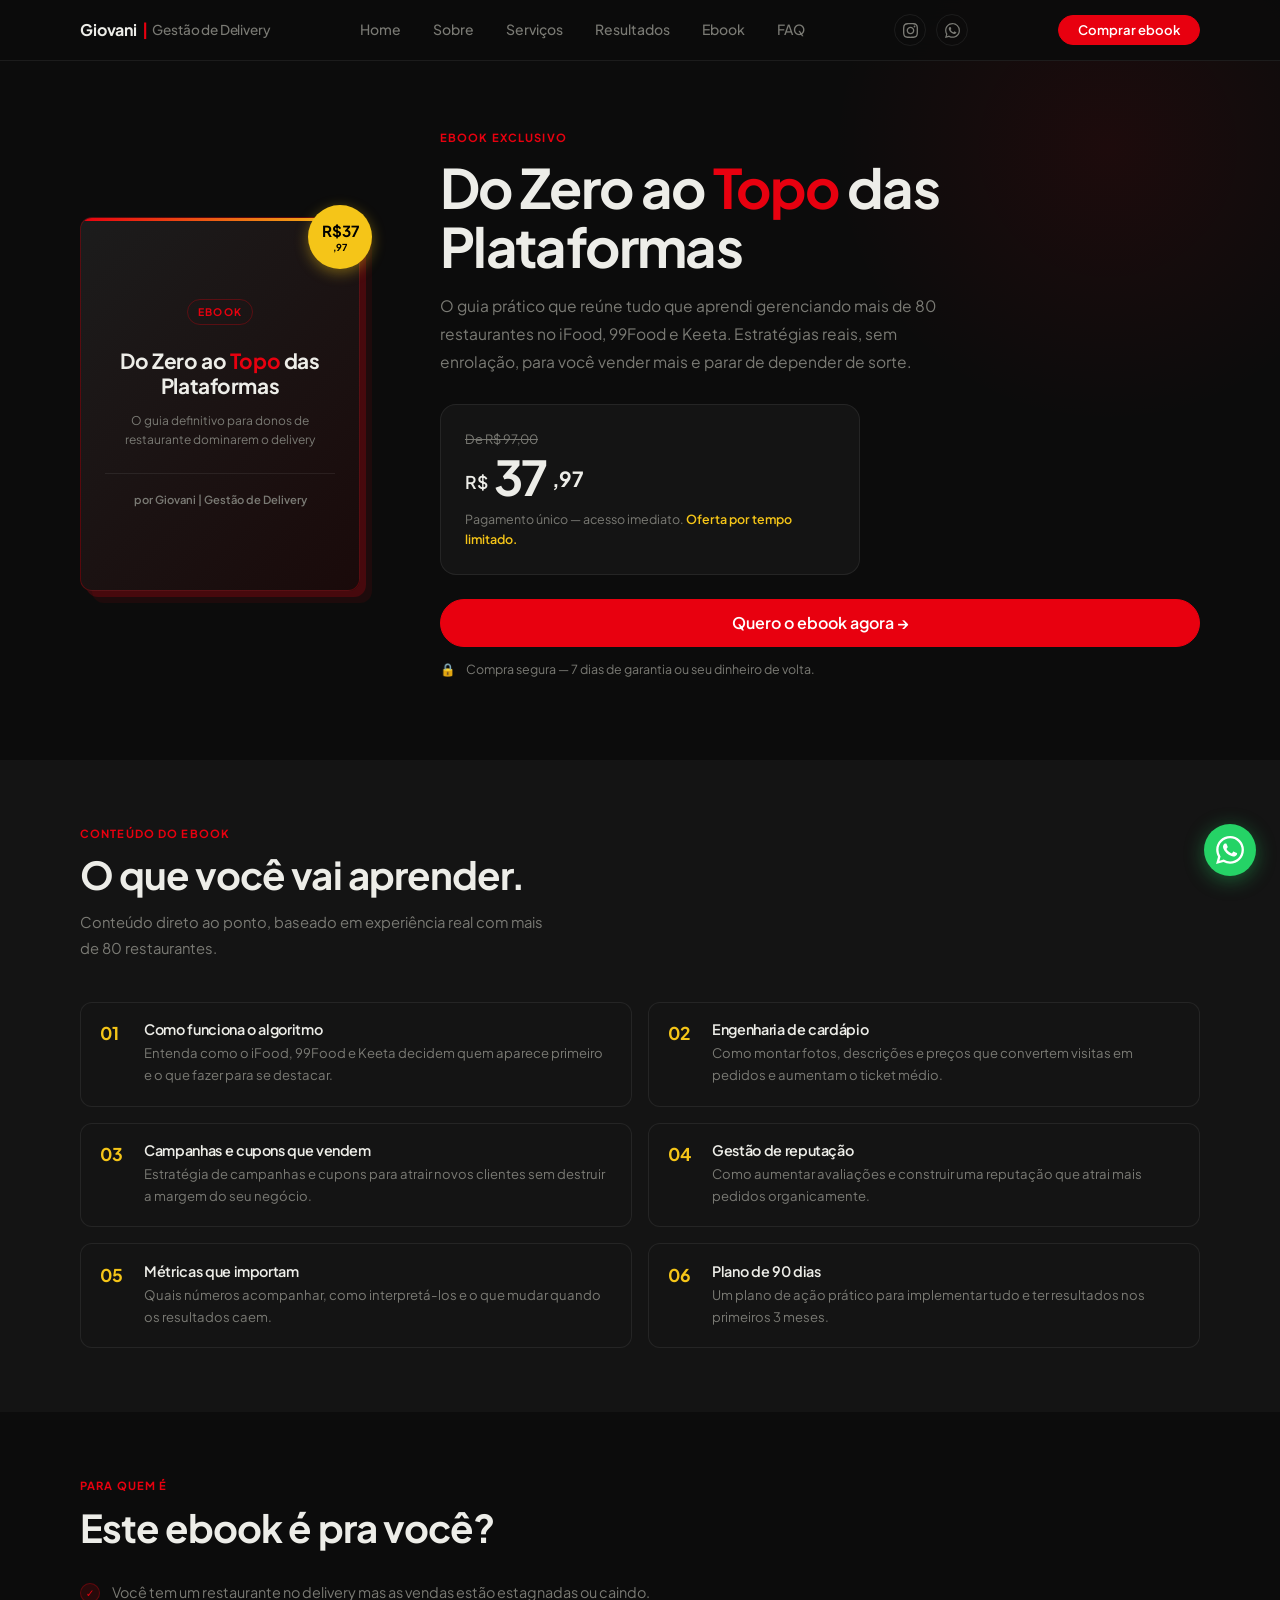
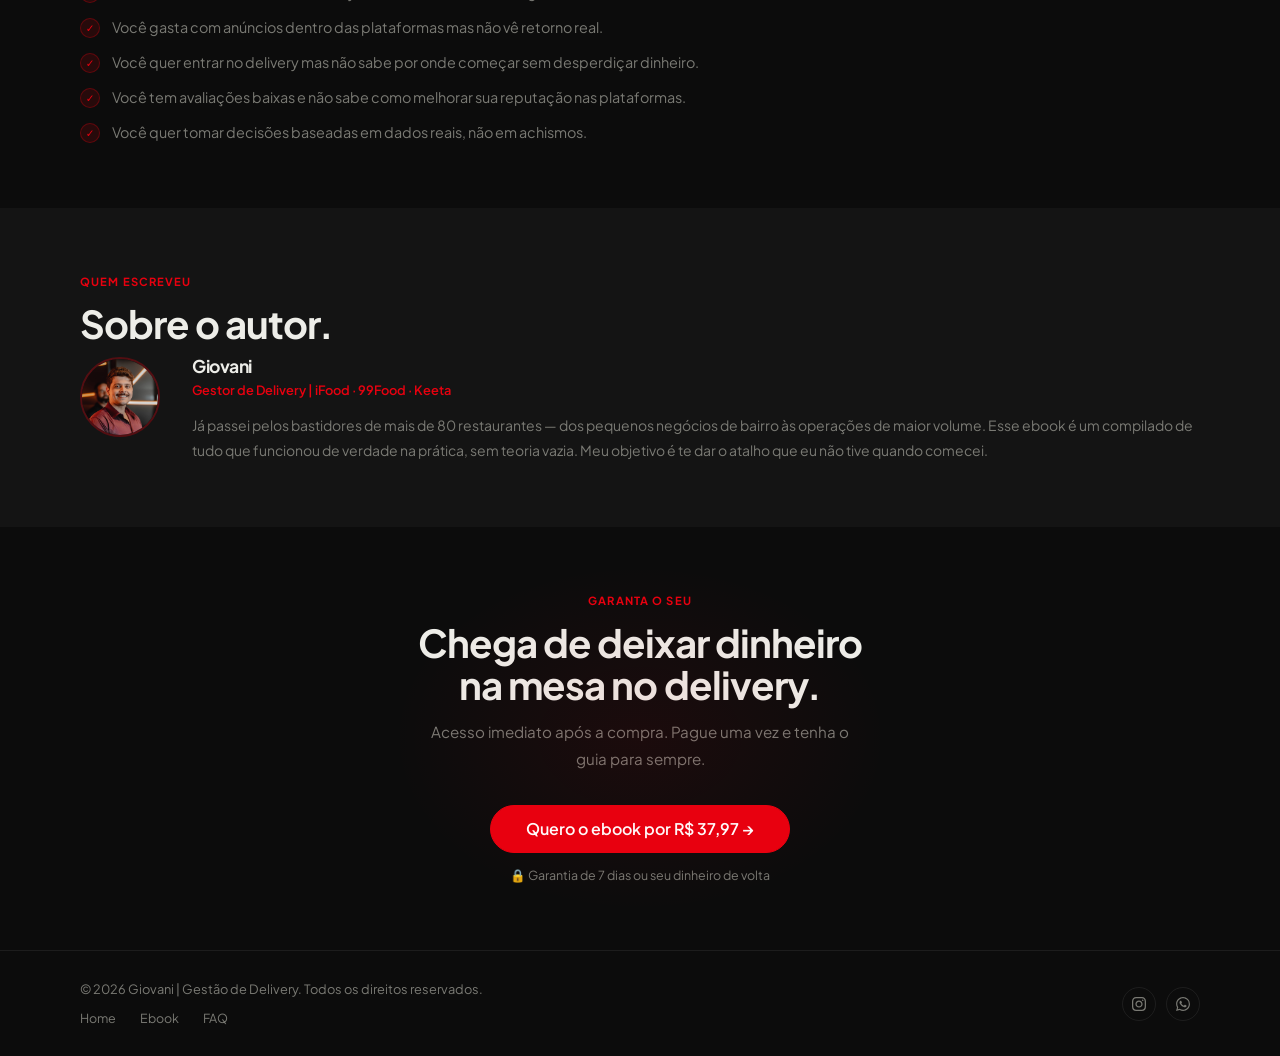
==== ebook.html @ 504746b0 "Add files via upload" ====
<!DOCTYPE html>
<html lang="pt-BR">
<head>
  <meta charset="UTF-8" />
  <meta name="viewport" content="width=device-width, initial-scale=1.0" />
  <meta name="description" content="Ebook Giovani | Gestão de Delivery — O guia completo para dominar o iFood, 99Food e Keeta e vender mais no delivery." />
  <meta name="theme-color" content="#0C0C0C" />
  <title>Ebook — Giovani | Gestão de Delivery</title>
  <link rel="preconnect" href="https://fonts.googleapis.com" />
  <link rel="preconnect" href="https://fonts.gstatic.com" crossorigin />
  <link href="https://fonts.googleapis.com/css2?family=Plus+Jakarta+Sans:wght@400;500;600;700&display=swap" rel="stylesheet" />
  <link rel="stylesheet" href="css/style.css" />
  <style>
    /* ── HERO ── */
    .ebook-hero { padding-top: 6rem; padding-bottom: 4rem; overflow: hidden; position: relative; }
    .ebook-hero::before {
      content: ''; position: absolute; top: -20%; right: -10%;
      width: min(600px,100vw); height: min(600px,100vw);
      background: radial-gradient(circle, rgba(232,0,15,.08) 0%, transparent 65%);
      pointer-events: none;
    }
    .ebook-hero-inner { display: flex; flex-direction: column; gap: 3rem; position: relative; z-index: 1; }

    /* cover mockup */
    .ebook-cover-wrap { width: 100%; max-width: 280px; margin: 0 auto; position: relative; }
    .ebook-cover {
      width: 100%; aspect-ratio: 3/4;
      background: linear-gradient(135deg, var(--dark-3) 0%, #1a0a0a 100%);
      border: 1px solid var(--orange-border); border-radius: 12px;
      display: flex; flex-direction: column; align-items: center; justify-content: center;
      padding: 2rem 1.5rem; text-align: center;
      box-shadow: 6px 6px 0 rgba(232,0,15,.2), 12px 12px 0 rgba(232,0,15,.08);
      position: relative; overflow: hidden;
    }
    .ebook-cover::before {
      content: ''; position: absolute; top: 0; left: 0; right: 0; height: 3px;
      background: linear-gradient(90deg, var(--orange), var(--yellow));
    }
    .ebook-cover-tag {
      font-size: .65rem; font-weight: 700; letter-spacing: .12em; text-transform: uppercase;
      color: var(--orange); border: 1px solid var(--orange-border);
      padding: .2rem .6rem; border-radius: 50px; margin-bottom: 1.5rem;
    }
    .ebook-cover-title { font-size: 1.3rem; font-weight: 700; line-height: 1.2; letter-spacing: -.02em; color: var(--text); margin-bottom: .75rem; }
    .ebook-cover-title span { color: var(--orange); }
    .ebook-cover-sub { font-size: .75rem; color: var(--muted); line-height: 1.6; margin-bottom: 1.5rem; }
    .ebook-cover-author { font-size: .7rem; font-weight: 600; color: var(--muted); border-top: 1px solid var(--border); padding-top: 1rem; width: 100%; }
    .ebook-cover-badge {
      position: absolute; top: -12px; right: -12px;
      background: var(--yellow); color: #000; width: 64px; height: 64px;
      border-radius: 50%; display: flex; flex-direction: column;
      align-items: center; justify-content: center;
      font-size: .6rem; font-weight: 700; text-align: center; line-height: 1.3;
      box-shadow: 0 4px 14px rgba(245,197,24,.4);
    }
    .ebook-cover-badge strong { font-size: .95rem; display: block; }

    /* content */
    .ebook-content { flex: 1; }
    .ebook-pretitle { font-size: .7rem; font-weight: 700; letter-spacing: .1em; text-transform: uppercase; color: var(--orange); margin-bottom: .75rem; }
    .ebook-title { font-size: clamp(1.9rem, 6vw, 3.4rem); line-height: 1.08; letter-spacing: -.03em; margin-bottom: 1rem; }
    .ebook-desc  { font-size: .975rem; color: var(--muted); line-height: 1.8; margin-bottom: 1.75rem; max-width: 500px; }

    /* price box */
    .ebook-price-box {
      background: var(--dark-2); border: 1px solid var(--border);
      border-radius: 16px; padding: 1.5rem; margin-bottom: 1.5rem; max-width: 420px;
    }
    .ebook-price-from  { font-size: .8rem; color: var(--muted); text-decoration: line-through; margin-bottom: .15rem; }
    .ebook-price-main  { display: flex; align-items: flex-end; gap: .35rem; margin-bottom: .5rem; }
    .ebook-price-curr  { font-size: 1.1rem; font-weight: 600; color: var(--text); padding-bottom: 4px; }
    .ebook-price-value { font-size: 3rem; font-weight: 700; color: var(--text); line-height: 1; letter-spacing: -.03em; }
    .ebook-price-cents { font-size: 1.3rem; font-weight: 700; color: var(--text); padding-bottom: 4px; }
    .ebook-price-note  { font-size: .78rem; color: var(--muted); }
    .ebook-price-note span { color: var(--yellow); font-weight: 600; }

    .ebook-cta-wrap { display: flex; flex-direction: column; gap: .75rem; }
    .btn-ebook { font-size: 1rem; padding: .95rem 2.2rem; text-align: center; display: inline-flex; align-items: center; justify-content: center; gap: 8px; }
    .ebook-guarantee { display: flex; align-items: center; gap: .6rem; font-size: .78rem; color: var(--muted); }

    /* modules */
    .inside-grid { display: grid; grid-template-columns: 1fr; gap: 1rem; margin-top: 2.5rem; }
    .inside-item {
      display: flex; gap: 1rem; align-items: flex-start;
      padding: 1.2rem; background: var(--dark-2);
      border: 1px solid var(--border); border-radius: var(--radius-md);
    }
    .inside-num   { font-size: 1.1rem; font-weight: 700; color: var(--yellow); min-width: 28px; line-height: 1.3; }
    .inside-title { font-size: .9rem; font-weight: 600; margin-bottom: .25rem; }
    .inside-desc  { font-size: .82rem; color: var(--muted); line-height: 1.7; }

    /* for who */
    .forwho-list { margin-top: 2rem; display: flex; flex-direction: column; gap: .75rem; }
    .forwho-item { display: flex; align-items: flex-start; gap: .75rem; font-size: .9rem; color: var(--muted); line-height: 1.6; }
    .forwho-check {
      width: 20px; height: 20px; border-radius: 50%;
      background: var(--orange-dim); border: 1px solid var(--orange-border);
      display: flex; align-items: center; justify-content: center;
      color: var(--orange); font-size: .65rem; flex-shrink: 0; margin-top: 2px;
    }

    /* author */
    .author-inner { display: flex; flex-direction: column; gap: 1.5rem; align-items: flex-start; }
    .author-photo { width: 80px; height: 80px; object-fit: cover; object-position: center top; border-radius: 50%; border: 2px solid var(--orange-border); flex-shrink: 0; }
    .author-name  { font-size: 1.1rem; font-weight: 700; margin-bottom: .2rem; }
    .author-role  { font-size: .8rem; color: var(--orange); font-weight: 600; margin-bottom: .75rem; }
    .author-bio   { font-size: .875rem; color: var(--muted); line-height: 1.8; }

    /* cta bottom */
    .cta-bottom { text-align: center; position: relative; overflow: hidden; }
    .cta-bottom::before {
      content: ''; position: absolute; top: 50%; left: 50%;
      transform: translate(-50%,-50%); width: 500px; height: 350px;
      background: radial-gradient(ellipse, rgba(232,0,15,.07) 0%, transparent 70%);
      pointer-events: none;
    }

    .sec-title { font-size: clamp(1.6rem, 4vw, 2.4rem); margin-bottom: .75rem; }

    /* responsive */
    @media (min-width: 640px) {
      .inside-grid  { grid-template-columns: repeat(2,1fr); }
      .nav-socials  { display: flex; }
    }
    @media (min-width: 900px) {
      .ebook-hero       { padding-top: 8rem; padding-bottom: 5rem; }
      .ebook-hero-inner { flex-direction: row; align-items: center; gap: 5rem; }
      .ebook-cover-wrap { max-width: 280px; flex-shrink: 0; margin: 0; }
      .author-inner     { flex-direction: row; align-items: flex-start; gap: 2rem; }
    }
  </style>
</head>

<body>

  <!-- WHATSAPP FLUTUANTE -->
  <a href="https://wa.me/5518997632365?text=Olá%20Giovani!%20Quero%20saber%20mais%20sobre%20o%20ebook." class="wa-float" target="_blank" rel="noopener noreferrer" aria-label="Falar no WhatsApp">
    <svg viewBox="0 0 24 24"><path d="M17.472 14.382c-.297-.149-1.758-.867-2.03-.967-.273-.099-.471-.148-.67.15-.197.297-.767.966-.94 1.164-.173.199-.347.223-.644.075-.297-.15-1.255-.463-2.39-1.475-.883-.788-1.48-1.761-1.653-2.059-.173-.297-.018-.458.13-.606.134-.133.298-.347.446-.52.149-.174.198-.298.298-.497.099-.198.05-.371-.025-.52-.075-.149-.669-1.612-.916-2.207-.242-.579-.487-.5-.669-.51-.173-.008-.371-.01-.57-.01-.198 0-.52.074-.792.372-.272.297-1.04 1.016-1.04 2.479 0 1.462 1.065 2.875 1.213 3.074.149.198 2.096 3.2 5.077 4.487.709.306 1.262.489 1.694.625.712.227 1.36.195 1.871.118.571-.085 1.758-.719 2.006-1.413.248-.694.248-1.289.173-1.413-.074-.124-.272-.198-.57-.347m-5.421 7.403h-.004a9.87 9.87 0 01-5.031-1.378l-.361-.214-3.741.982.998-3.648-.235-.374a9.86 9.86 0 01-1.51-5.26c.001-5.45 4.436-9.884 9.888-9.884 2.64 0 5.122 1.03 6.988 2.898a9.825 9.825 0 012.893 6.994c-.003 5.45-4.437 9.884-9.885 9.884m8.413-18.297A11.815 11.815 0 0012.05 0C5.495 0 .16 5.335.157 11.892c0 2.096.547 4.142 1.588 5.945L.057 24l6.305-1.654a11.882 11.882 0 005.683 1.448h.005c6.554 0 11.89-5.335 11.893-11.893a11.821 11.821 0 00-3.48-8.413z"/></svg>
  </a>

  <!-- NAV -->
  <header class="nav" role="banner">
    <div class="nav-inner">
      <a href="/" class="nav-logo">Giovani <span>|</span> <span class="nav-logo-sub">Gestão de Delivery</span></a>
      <nav class="nav-links" aria-label="Menu principal">
        <a href="/">Home</a>
        <a href="/#sobre">Sobre</a>
        <a href="/#servicos">Serviços</a>
        <a href="/#resultados">Resultados</a>
        <a href="/ebook.html">Ebook</a>
        <a href="/#faq">FAQ</a>
      </nav>
      <div class="nav-socials">
        <a href="https://www.instagram.com/giovani.ifood/" target="_blank" rel="noopener noreferrer" aria-label="Instagram">
          <svg viewBox="0 0 24 24"><path d="M12 2.163c3.204 0 3.584.012 4.85.07 3.252.148 4.771 1.691 4.919 4.919.058 1.265.069 1.645.069 4.849 0 3.205-.012 3.584-.069 4.849-.149 3.225-1.664 4.771-4.919 4.919-1.266.058-1.644.07-4.85.07-3.204 0-3.584-.012-4.849-.07-3.26-.149-4.771-1.699-4.919-4.92-.058-1.265-.07-1.644-.07-4.849 0-3.204.013-3.583.07-4.849.149-3.227 1.664-4.771 4.919-4.919 1.266-.057 1.645-.069 4.849-.069zm0-2.163c-3.259 0-3.667.014-4.947.072-4.358.2-6.78 2.618-6.98 6.98-.059 1.281-.073 1.689-.073 4.948 0 3.259.014 3.668.072 4.948.2 4.358 2.618 6.78 6.98 6.98 1.281.058 1.689.072 4.948.072 3.259 0 3.668-.014 4.948-.072 4.354-.2 6.782-2.618 6.979-6.98.059-1.28.073-1.689.073-4.948 0-3.259-.014-3.667-.072-4.947-.196-4.354-2.617-6.78-6.979-6.98-1.281-.059-1.69-.073-4.949-.073zm0 5.838c-3.403 0-6.162 2.759-6.162 6.162s2.759 6.163 6.162 6.163 6.162-2.759 6.162-6.163c0-3.403-2.759-6.162-6.162-6.162zm0 10.162c-2.209 0-4-1.79-4-4 0-2.209 1.791-4 4-4s4 1.791 4 4c0 2.21-1.791 4-4 4zm6.406-11.845c-.796 0-1.441.645-1.441 1.44s.645 1.44 1.441 1.44c.795 0 1.439-.645 1.439-1.44s-.644-1.44-1.439-1.44z"/></svg>
        </a>
        <a href="https://wa.me/5518997632365" target="_blank" rel="noopener noreferrer" aria-label="WhatsApp">
          <svg viewBox="0 0 24 24"><path d="M17.472 14.382c-.297-.149-1.758-.867-2.03-.967-.273-.099-.471-.148-.67.15-.197.297-.767.966-.94 1.164-.173.199-.347.223-.644.075-.297-.15-1.255-.463-2.39-1.475-.883-.788-1.48-1.761-1.653-2.059-.173-.297-.018-.458.13-.606.134-.133.298-.347.446-.52.149-.174.198-.298.298-.497.099-.198.05-.371-.025-.52-.075-.149-.669-1.612-.916-2.207-.242-.579-.487-.5-.669-.51-.173-.008-.371-.01-.57-.01-.198 0-.52.074-.792.372-.272.297-1.04 1.016-1.04 2.479 0 1.462 1.065 2.875 1.213 3.074.149.198 2.096 3.2 5.077 4.487.709.306 1.262.489 1.694.625.712.227 1.36.195 1.871.118.571-.085 1.758-.719 2.006-1.413.248-.694.248-1.289.173-1.413-.074-.124-.272-.198-.57-.347m-5.421 7.403h-.004a9.87 9.87 0 01-5.031-1.378l-.361-.214-3.741.982.998-3.648-.235-.374a9.86 9.86 0 01-1.51-5.26c.001-5.45 4.436-9.884 9.888-9.884 2.64 0 5.122 1.03 6.988 2.898a9.825 9.825 0 012.893 6.994c-.003 5.45-4.437 9.884-9.885 9.884m8.413-18.297A11.815 11.815 0 0012.05 0C5.495 0 .16 5.335.157 11.892c0 2.096.547 4.142 1.588 5.945L.057 24l6.305-1.654a11.882 11.882 0 005.683 1.448h.005c6.554 0 11.89-5.335 11.893-11.893a11.821 11.821 0 00-3.48-8.413z"/></svg>
        </a>
      </div>
      <a href="https://pay.cakto.com.br/5x4yhgq_942705" class="btn btn-primary nav-cta" target="_blank" rel="noopener noreferrer">Comprar ebook</a>
      <button class="nav-burger" id="burger" aria-label="Abrir menu" aria-expanded="false" aria-controls="nav-mobile">
        <span></span><span></span><span></span>
      </button>
    </div>
    <nav class="nav-mobile" id="nav-mobile" aria-label="Menu mobile">
      <a href="/">Home</a>
      <a href="/#sobre">Sobre</a>
      <a href="/#servicos">Serviços</a>
      <a href="/#resultados">Resultados</a>
      <a href="/ebook.html">Ebook</a>
      <a href="/#faq">FAQ</a>
      <a href="https://pay.cakto.com.br/5x4yhgq_942705" target="_blank" rel="noopener noreferrer">🛒 Comprar ebook — R$ 37,97</a>
    </nav>
  </header>

  <main>

    <!-- HERO EBOOK -->
    <section class="ebook-hero section" aria-label="Apresentação do ebook">
      <div class="container">
        <div class="ebook-hero-inner">
          <div class="ebook-cover-wrap reveal">
            <div class="ebook-cover">
              <div class="ebook-cover-tag">Ebook</div>
              <div class="ebook-cover-title">Do Zero ao <span>Topo</span> das Plataformas</div>
              <p class="ebook-cover-sub">O guia definitivo para donos de restaurante dominarem o delivery</p>
              <div class="ebook-cover-author">por Giovani | Gestão de Delivery</div>
            </div>
            <div class="ebook-cover-badge"><strong>R$37</strong>,97</div>
          </div>

          <div class="ebook-content">
            <p class="ebook-pretitle">Ebook exclusivo</p>
            <h1 class="ebook-title">Do Zero ao <span class="text-orange">Topo</span> das Plataformas</h1>
            <p class="ebook-desc">O guia prático que reúne tudo que aprendi gerenciando mais de 80 restaurantes no iFood, 99Food e Keeta. Estratégias reais, sem enrolação, para você vender mais e parar de depender de sorte.</p>

            <div class="ebook-price-box" id="comprar">
              <p class="ebook-price-from">De R$ 97,00</p>
              <div class="ebook-price-main">
                <span class="ebook-price-curr">R$</span>
                <span class="ebook-price-value">37</span>
                <span class="ebook-price-cents">,97</span>
              </div>
              <p class="ebook-price-note">Pagamento único — acesso imediato. <span>Oferta por tempo limitado.</span></p>
            </div>

            <div class="ebook-cta-wrap">
              <a href="https://pay.cakto.com.br/5x4yhgq_942705" class="btn btn-primary btn-ebook" target="_blank" rel="noopener noreferrer">Quero o ebook agora →</a>
              <div class="ebook-guarantee"><span>🔒</span><span>Compra segura — 7 dias de garantia ou seu dinheiro de volta.</span></div>
            </div>
          </div>
        </div>
      </div>
    </section>

    <!-- MÓDULOS -->
    <section class="section bg-alt" aria-labelledby="inside-title">
      <div class="container">
        <p class="section-label">Conteúdo do ebook</p>
        <h2 class="sec-title" id="inside-title">O que você vai aprender.</h2>
        <p class="text-muted" style="font-size:.925rem;max-width:480px;line-height:1.8;">Conteúdo direto ao ponto, baseado em experiência real com mais de 80 restaurantes.</p>
        <div class="inside-grid">
          <div class="inside-item reveal"><div class="inside-num">01</div><div><h3 class="inside-title">Como funciona o algoritmo</h3><p class="inside-desc">Entenda como o iFood, 99Food e Keeta decidem quem aparece primeiro e o que fazer para se destacar.</p></div></div>
          <div class="inside-item reveal"><div class="inside-num">02</div><div><h3 class="inside-title">Engenharia de cardápio</h3><p class="inside-desc">Como montar fotos, descrições e preços que convertem visitas em pedidos e aumentam o ticket médio.</p></div></div>
          <div class="inside-item reveal"><div class="inside-num">03</div><div><h3 class="inside-title">Campanhas e cupons que vendem</h3><p class="inside-desc">Estratégia de campanhas e cupons para atrair novos clientes sem destruir a margem do seu negócio.</p></div></div>
          <div class="inside-item reveal"><div class="inside-num">04</div><div><h3 class="inside-title">Gestão de reputação</h3><p class="inside-desc">Como aumentar avaliações e construir uma reputação que atrai mais pedidos organicamente.</p></div></div>
          <div class="inside-item reveal"><div class="inside-num">05</div><div><h3 class="inside-title">Métricas que importam</h3><p class="inside-desc">Quais números acompanhar, como interpretá-los e o que mudar quando os resultados caem.</p></div></div>
          <div class="inside-item reveal"><div class="inside-num">06</div><div><h3 class="inside-title">Plano de 90 dias</h3><p class="inside-desc">Um plano de ação prático para implementar tudo e ter resultados nos primeiros 3 meses.</p></div></div>
        </div>
      </div>
    </section>

    <!-- PARA QUEM É -->
    <section class="section" aria-labelledby="forwho-title">
      <div class="container">
        <p class="section-label">Para quem é</p>
        <h2 class="sec-title" id="forwho-title">Este ebook é pra você?</h2>
        <div class="forwho-list">
          <div class="forwho-item reveal"><div class="forwho-check">✓</div><span>Você tem um restaurante no delivery mas as vendas estão estagnadas ou caindo.</span></div>
          <div class="forwho-item reveal"><div class="forwho-check">✓</div><span>Você gasta com anúncios dentro das plataformas mas não vê retorno real.</span></div>
          <div class="forwho-item reveal"><div class="forwho-check">✓</div><span>Você quer entrar no delivery mas não sabe por onde começar sem desperdiçar dinheiro.</span></div>
          <div class="forwho-item reveal"><div class="forwho-check">✓</div><span>Você tem avaliações baixas e não sabe como melhorar sua reputação nas plataformas.</span></div>
          <div class="forwho-item reveal"><div class="forwho-check">✓</div><span>Você quer tomar decisões baseadas em dados reais, não em achismos.</span></div>
        </div>
      </div>
    </section>

    <!-- AUTOR -->
    <section class="section bg-alt" aria-labelledby="autor-title">
      <div class="container">
        <p class="section-label">Quem escreveu</p>
        <h2 class="sec-title" id="autor-title">Sobre o autor.</h2>
        <div class="author-inner reveal">
          <img src="assets/giovani.jpg" alt="Foto de Giovani" class="author-photo" />
          <div>
            <h3 class="author-name">Giovani</h3>
            <p class="author-role">Gestor de Delivery | iFood · 99Food · Keeta</p>
            <p class="author-bio">Já passei pelos bastidores de mais de 80 restaurantes — dos pequenos negócios de bairro às operações de maior volume. Esse ebook é um compilado de tudo que funcionou de verdade na prática, sem teoria vazia. Meu objetivo é te dar o atalho que eu não tive quando comecei.</p>
          </div>
        </div>
      </div>
    </section>

    <!-- CTA FINAL -->
    <section class="section cta-bottom" aria-labelledby="cta-ebook-title">
      <div class="container">
        <p class="section-label">Garanta o seu</p>
        <h2 class="sec-title" id="cta-ebook-title">Chega de deixar dinheiro<br>na mesa no delivery.</h2>
        <p class="text-muted" style="font-size:.95rem;max-width:420px;margin:0 auto 2rem;line-height:1.8;text-align:center;">Acesso imediato após a compra. Pague uma vez e tenha o guia para sempre.</p>
        <div style="display:flex;flex-direction:column;align-items:center;gap:.75rem;">
          <a href="https://pay.cakto.com.br/5x4yhgq_942705" class="btn btn-primary btn-ebook" target="_blank" rel="noopener noreferrer">Quero o ebook por R$ 37,97 →</a>
          <span style="font-size:.78rem;color:var(--muted);">🔒 Garantia de 7 dias ou seu dinheiro de volta</span>
        </div>
      </div>
    </section>

  </main>

  <!-- FOOTER -->
  <footer class="footer" role="contentinfo">
    <div class="footer-inner">
      <div>
        <p class="footer-copy">© 2026 Giovani | Gestão de Delivery. Todos os direitos reservados.</p>
        <div style="display:flex;gap:1.5rem;margin-top:.5rem;">
          <a href="/" style="font-size:.78rem;color:var(--muted);transition:color .2s;" onmouseover="this.style.color='var(--text)'" onmouseout="this.style.color='var(--muted)'">Home</a>
          <a href="/ebook.html" style="font-size:.78rem;color:var(--muted);transition:color .2s;" onmouseover="this.style.color='var(--text)'" onmouseout="this.style.color='var(--muted)'">Ebook</a>
          <a href="/#faq" style="font-size:.78rem;color:var(--muted);transition:color .2s;" onmouseover="this.style.color='var(--text)'" onmouseout="this.style.color='var(--muted)'">FAQ</a>
        </div>
      </div>
      <div class="footer-socials">
        <a href="https://www.instagram.com/giovani.ifood/" target="_blank" rel="noopener noreferrer" aria-label="Instagram">
          <svg viewBox="0 0 24 24"><path d="M12 2.163c3.204 0 3.584.012 4.85.07 3.252.148 4.771 1.691 4.919 4.919.058 1.265.069 1.645.069 4.849 0 3.205-.012 3.584-.069 4.849-.149 3.225-1.664 4.771-4.919 4.919-1.266.058-1.644.07-4.85.07-3.204 0-3.584-.012-4.849-.07-3.26-.149-4.771-1.699-4.919-4.92-.058-1.265-.07-1.644-.07-4.849 0-3.204.013-3.583.07-4.849.149-3.227 1.664-4.771 4.919-4.919 1.266-.057 1.645-.069 4.849-.069zm0-2.163c-3.259 0-3.667.014-4.947.072-4.358.2-6.78 2.618-6.98 6.98-.059 1.281-.073 1.689-.073 4.948 0 3.259.014 3.668.072 4.948.2 4.358 2.618 6.78 6.98 6.98 1.281.058 1.689.072 4.948.072 3.259 0 3.668-.014 4.948-.072 4.354-.2 6.782-2.618 6.979-6.98.059-1.28.073-1.689.073-4.948 0-3.259-.014-3.667-.072-4.947-.196-4.354-2.617-6.78-6.979-6.98-1.281-.059-1.69-.073-4.949-.073zm0 5.838c-3.403 0-6.162 2.759-6.162 6.162s2.759 6.163 6.162 6.163 6.162-2.759 6.162-6.163c0-3.403-2.759-6.162-6.162-6.162zm0 10.162c-2.209 0-4-1.79-4-4 0-2.209 1.791-4 4-4s4 1.791 4 4c0 2.21-1.791 4-4 4zm6.406-11.845c-.796 0-1.441.645-1.441 1.44s.645 1.44 1.441 1.44c.795 0 1.439-.645 1.439-1.44s-.644-1.44-1.439-1.44z"/></svg>
        </a>
        <a href="https://wa.me/5518997632365" target="_blank" rel="noopener noreferrer" aria-label="WhatsApp">
          <svg viewBox="0 0 24 24"><path d="M17.472 14.382c-.297-.149-1.758-.867-2.03-.967-.273-.099-.471-.148-.67.15-.197.297-.767.966-.94 1.164-.173.199-.347.223-.644.075-.297-.15-1.255-.463-2.39-1.475-.883-.788-1.48-1.761-1.653-2.059-.173-.297-.018-.458.13-.606.134-.133.298-.347.446-.52.149-.174.198-.298.298-.497.099-.198.05-.371-.025-.52-.075-.149-.669-1.612-.916-2.207-.242-.579-.487-.5-.669-.51-.173-.008-.371-.01-.57-.01-.198 0-.52.074-.792.372-.272.297-1.04 1.016-1.04 2.479 0 1.462 1.065 2.875 1.213 3.074.149.198 2.096 3.2 5.077 4.487.709.306 1.262.489 1.694.625.712.227 1.36.195 1.871.118.571-.085 1.758-.719 2.006-1.413.248-.694.248-1.289.173-1.413-.074-.124-.272-.198-.57-.347m-5.421 7.403h-.004a9.87 9.87 0 01-5.031-1.378l-.361-.214-3.741.982.998-3.648-.235-.374a9.86 9.86 0 01-1.51-5.26c.001-5.45 4.436-9.884 9.888-9.884 2.64 0 5.122 1.03 6.988 2.898a9.825 9.825 0 012.893 6.994c-.003 5.45-4.437 9.884-9.885 9.884m8.413-18.297A11.815 11.815 0 0012.05 0C5.495 0 .16 5.335.157 11.892c0 2.096.547 4.142 1.588 5.945L.057 24l6.305-1.654a11.882 11.882 0 005.683 1.448h.005c6.554 0 11.89-5.335 11.893-11.893a11.821 11.821 0 00-3.48-8.413z"/></svg>
        </a>
      </div>
    </div>
  </footer>

  <script src="js/main.js" defer></script>
</body>
</html>
---- css/style.css ----
/* ============================================================
   GIOVANI | GESTÃO DE DELIVERY
   style.css — Design tokens + reset + shared components
   ============================================================ */

@import url('https://fonts.googleapis.com/css2?family=Plus+Jakarta+Sans:wght@400;500;600;700&display=swap');

/* ── TOKENS ── */
:root {
  --orange:        #E8000F;
  --orange-hover:  #C20009;
  --orange-dim:    rgba(232, 0, 15, 0.12);
  --orange-border: rgba(232, 0, 15, 0.30);

  --yellow:        #F5C518;
  --yellow-dim:    rgba(245, 197, 24, 0.13);
  --yellow-border: rgba(245, 197, 24, 0.35);

  --dark:   #0C0C0C;
  --dark-2: #141414;
  --dark-3: #1C1C1C;

  --text:   #EDEDE8;
  --muted:  #7A7A74;
  --subtle: #3A3A36;

  --border:       rgba(255, 255, 255, 0.07);
  --border-hover: rgba(255, 255, 255, 0.14);

  --radius-sm:   8px;
  --radius-md:   12px;
  --radius-lg:   16px;
  --radius-pill: 50px;

  --font: 'Plus Jakarta Sans', system-ui, sans-serif;

  --section-px: 1.25rem;
  --section-py: 4rem;
}

@media (min-width: 768px)  { :root { --section-px: 3rem; } }
@media (min-width: 1100px) { :root { --section-px: 5rem; } }

/* ── RESET ── */
*, *::before, *::after { box-sizing: border-box; margin: 0; padding: 0; }
html { scroll-behavior: smooth; -webkit-text-size-adjust: 100%; }
body {
  font-family: var(--font);
  background: var(--dark);
  color: var(--text);
  line-height: 1.65;
  overflow-x: hidden;
  -webkit-font-smoothing: antialiased;
}
img, video, svg { display: block; max-width: 100%; }
a { color: inherit; text-decoration: none; }
ul, ol { list-style: none; }
button { font-family: var(--font); cursor: pointer; border: none; background: none; }
h1, h2, h3, h4 { font-weight: 700; line-height: 1.1; letter-spacing: -0.025em; }

/* ── LAYOUT ── */
.container {
  width: 100%;
  padding-left: var(--section-px);
  padding-right: var(--section-px);
  margin: 0 auto;
  max-width: 1280px;
}
.section { padding-top: var(--section-py); padding-bottom: var(--section-py); }

/* ── BUTTONS ── */
.btn {
  display: inline-flex; align-items: center; gap: 7px;
  padding: 0.78rem 1.75rem; border-radius: var(--radius-pill);
  font-family: var(--font); font-size: 0.9rem; font-weight: 600;
  line-height: 1; transition: opacity .2s, transform .18s, background .2s, border-color .2s;
  cursor: pointer; white-space: nowrap;
}
.btn-primary { background: var(--orange); color: #fff; border: 1.5px solid var(--orange); }
.btn-primary:hover { background: var(--orange-hover); border-color: var(--orange-hover); transform: translateY(-2px); }
.btn-primary:active { transform: translateY(0); }
.btn-outline { background: transparent; color: var(--text); border: 1px solid var(--border-hover); }
.btn-outline:hover { border-color: rgba(255,255,255,.3); background: rgba(255,255,255,.04); }

/* ── BADGE ── */
.badge {
  display: inline-flex; align-items: center; gap: 7px;
  background: var(--orange-dim); border: 1px solid var(--orange-border);
  color: var(--orange); padding: .3rem .9rem; border-radius: var(--radius-pill);
  font-size: .7rem; font-weight: 700; letter-spacing: .09em; text-transform: uppercase;
}
.badge-dot {
  width: 6px; height: 6px; background: var(--orange);
  border-radius: 50%; flex-shrink: 0; animation: blink 2s infinite;
}
@keyframes blink { 0%,100%{opacity:1} 50%{opacity:.25} }

.section-label {
  font-size: .7rem; font-weight: 700; letter-spacing: .1em;
  text-transform: uppercase; color: var(--orange); margin-bottom: .75rem;
}

/* ── CARDS ── */
.card {
  background: var(--dark-2); border: 1px solid var(--border);
  border-radius: var(--radius-lg); padding: 1.5rem;
  transition: border-color .2s, transform .2s;
  position: relative; overflow: hidden;
}
.card::before {
  content: ''; position: absolute; top: 0; left: 0; right: 0; height: 2px;
  background: var(--orange); transform: scaleX(0); transform-origin: left; transition: transform .25s;
}
.card:hover { border-color: var(--orange-border); transform: translateY(-3px); }
.card:hover::before { transform: scaleX(1); }

/* ── PLATFORM PILLS ── */
.platform-logo-pill {
  border-radius: 10px; padding: .42rem .85rem;
  display: flex; align-items: center; justify-content: center;
  height: 40px; min-width: 90px;
  transition: transform .18s, opacity .18s;
}
.platform-logo-pill:hover { transform: translateY(-2px); opacity: .9; }
.platform-logo-pill img { height: 18px; width: auto; display: block; object-fit: contain; }
.platform-logo-pill.ifood  { background: #EA1D2C; }
.platform-logo-pill.food99 { background: #F8D000; }
.platform-logo-pill.keeta  { background: #FFD600; }

/* ── SCROLL REVEAL ── */
.reveal { opacity: 0; transform: translateY(18px); transition: opacity .55s ease, transform .55s ease; }
.reveal.in { opacity: 1; transform: none; }

/* ── NAV ── */
.nav {
  position: fixed; top: 0; left: 0; right: 0; z-index: 100;
  background: rgba(12,12,12,.88); backdrop-filter: blur(14px);
  -webkit-backdrop-filter: blur(14px); border-bottom: 1px solid var(--border);
}
.nav-inner {
  display: flex; align-items: center; justify-content: space-between;
  height: 60px; padding: 0 var(--section-px); max-width: 1280px; margin: 0 auto;
}
.nav-logo {
  font-size: 1rem; font-weight: 700; letter-spacing: -.01em; color: var(--text);
  display: flex; align-items: center; gap: .3rem; white-space: nowrap;
}
.nav-logo span:first-of-type { color: var(--orange); }
.nav-logo-sub { font-weight: 500; color: var(--muted); font-size: .85rem; }
@media (max-width: 480px) { .nav-logo-sub { display: none; } }

.nav-links { display: none; gap: 2rem; }
.nav-links a { font-size: .875rem; font-weight: 500; color: var(--muted); transition: color .2s; }
.nav-links a:hover, .nav-links a.active { color: var(--text); }

.nav-socials { display: none; align-items: center; gap: .6rem; }
.nav-socials a {
  width: 32px; height: 32px; border: 1px solid var(--border); border-radius: 50%;
  display: flex; align-items: center; justify-content: center;
  color: var(--muted); transition: border-color .2s, color .2s;
}
.nav-socials a:hover { border-color: var(--orange); color: var(--orange); }
.nav-socials svg { width: 15px; height: 15px; fill: currentColor; }

.nav-cta { font-size: .82rem; padding: .48rem 1.2rem; }

.nav-burger {
  display: flex; flex-direction: column; justify-content: center;
  gap: 5px; width: 36px; height: 36px; cursor: pointer; padding: 6px;
}
.nav-burger span { display: block; height: 1.5px; background: var(--text); border-radius: 2px; transition: transform .25s, opacity .25s; }
.nav-burger.open span:nth-child(1) { transform: translateY(6.5px) rotate(45deg); }
.nav-burger.open span:nth-child(2) { opacity: 0; }
.nav-burger.open span:nth-child(3) { transform: translateY(-6.5px) rotate(-45deg); }

.nav-mobile {
  display: none; flex-direction: column;
  background: var(--dark-2); border-top: 1px solid var(--border); padding: .5rem 0 1rem;
}
.nav-mobile.open { display: flex; }
.nav-mobile a {
  padding: .8rem var(--section-px); font-size: .95rem; font-weight: 500;
  color: var(--muted); border-bottom: 1px solid var(--border); transition: color .2s;
}
.nav-mobile a:last-child { border-bottom: none; color: var(--orange); font-weight: 600; }

/* ── FOOTER ── */
.footer { border-top: 1px solid var(--border); padding: 1.75rem var(--section-px); }
.footer-inner {
  display: flex; flex-direction: column; gap: 1rem; align-items: flex-start;
  max-width: 1280px; margin: 0 auto;
}
.footer-copy { font-size: .8rem; color: var(--muted); }
.footer-socials { display: flex; gap: .65rem; }
.footer-socials a {
  width: 34px; height: 34px; border: 1px solid var(--border); border-radius: 50%;
  display: flex; align-items: center; justify-content: center;
  color: var(--muted); font-size: .7rem; font-weight: 700; transition: border-color .2s, color .2s;
}
.footer-socials a svg { width: 14px; height: 14px; fill: currentColor; }
.footer-socials a:hover { border-color: var(--orange); color: var(--orange); }

/* ── WHATSAPP FLOAT ── */
.wa-float {
  position: fixed; bottom: 1.5rem; right: 1.5rem; z-index: 200;
  width: 52px; height: 52px; border-radius: 50%; background: #25D366;
  display: flex; align-items: center; justify-content: center;
  box-shadow: 0 4px 20px rgba(37,211,102,.4);
  transition: transform .2s, box-shadow .2s; text-decoration: none;
}
.wa-float:hover { transform: translateY(-3px) scale(1.05); box-shadow: 0 8px 28px rgba(37,211,102,.5); }
.wa-float svg { width: 28px; height: 28px; fill: #fff; }

/* ── SVG ICONS SHARED ── */
.icon-instagram { --d: "M12 2.163c3.204 0 3.584.012 4.85.07 3.252.148 4.771 1.691 4.919 4.919.058 1.265.069 1.645.069 4.849 0 3.205-.012 3.584-.069 4.849-.149 3.225-1.664 4.771-4.919 4.919-1.266.058-1.644.07-4.85.07-3.204 0-3.584-.012-4.849-.07-3.26-.149-4.771-1.699-4.919-4.92-.058-1.265-.07-1.644-.07-4.849 0-3.204.013-3.583.07-4.849.149-3.227 1.664-4.771 4.919-4.919 1.266-.057 1.645-.069 4.849-.069zm0-2.163c-3.259 0-3.667.014-4.947.072-4.358.2-6.78 2.618-6.98 6.98-.059 1.281-.073 1.689-.073 4.948 0 3.259.014 3.668.072 4.948.2 4.358 2.618 6.78 6.98 6.98 1.281.058 1.689.072 4.948.072 3.259 0 3.668-.014 4.948-.072 4.354-.2 6.782-2.618 6.979-6.98.059-1.28.073-1.689.073-4.948 0-3.259-.014-3.667-.072-4.947-.196-4.354-2.617-6.78-6.979-6.98-1.281-.059-1.69-.073-4.949-.073zm0 5.838c-3.403 0-6.162 2.759-6.162 6.162s2.759 6.163 6.162 6.163 6.162-2.759 6.162-6.163c0-3.403-2.759-6.162-6.162-6.162zm0 10.162c-2.209 0-4-1.79-4-4 0-2.209 1.791-4 4-4s4 1.791 4 4c0 2.21-1.791 4-4 4zm6.406-11.845c-.796 0-1.441.645-1.441 1.44s.645 1.44 1.441 1.44c.795 0 1.439-.645 1.439-1.44s-.644-1.44-1.439-1.44z"; }

/* ── UTILITIES ── */
.text-orange { color: var(--orange); }
.text-yellow { color: var(--yellow); }
.text-muted  { color: var(--muted); }
.bg-alt      { background: var(--dark-2); }
.sec-title   { font-size: clamp(1.6rem, 4vw, 2.4rem); margin-bottom: .75rem; }

@media (min-width: 640px)  { .nav-socials { display: flex; } }
@media (min-width: 768px)  {
  .nav-links  { display: flex; }
  .nav-burger { display: none; }
  .footer-inner { flex-direction: row; align-items: center; justify-content: space-between; }
}
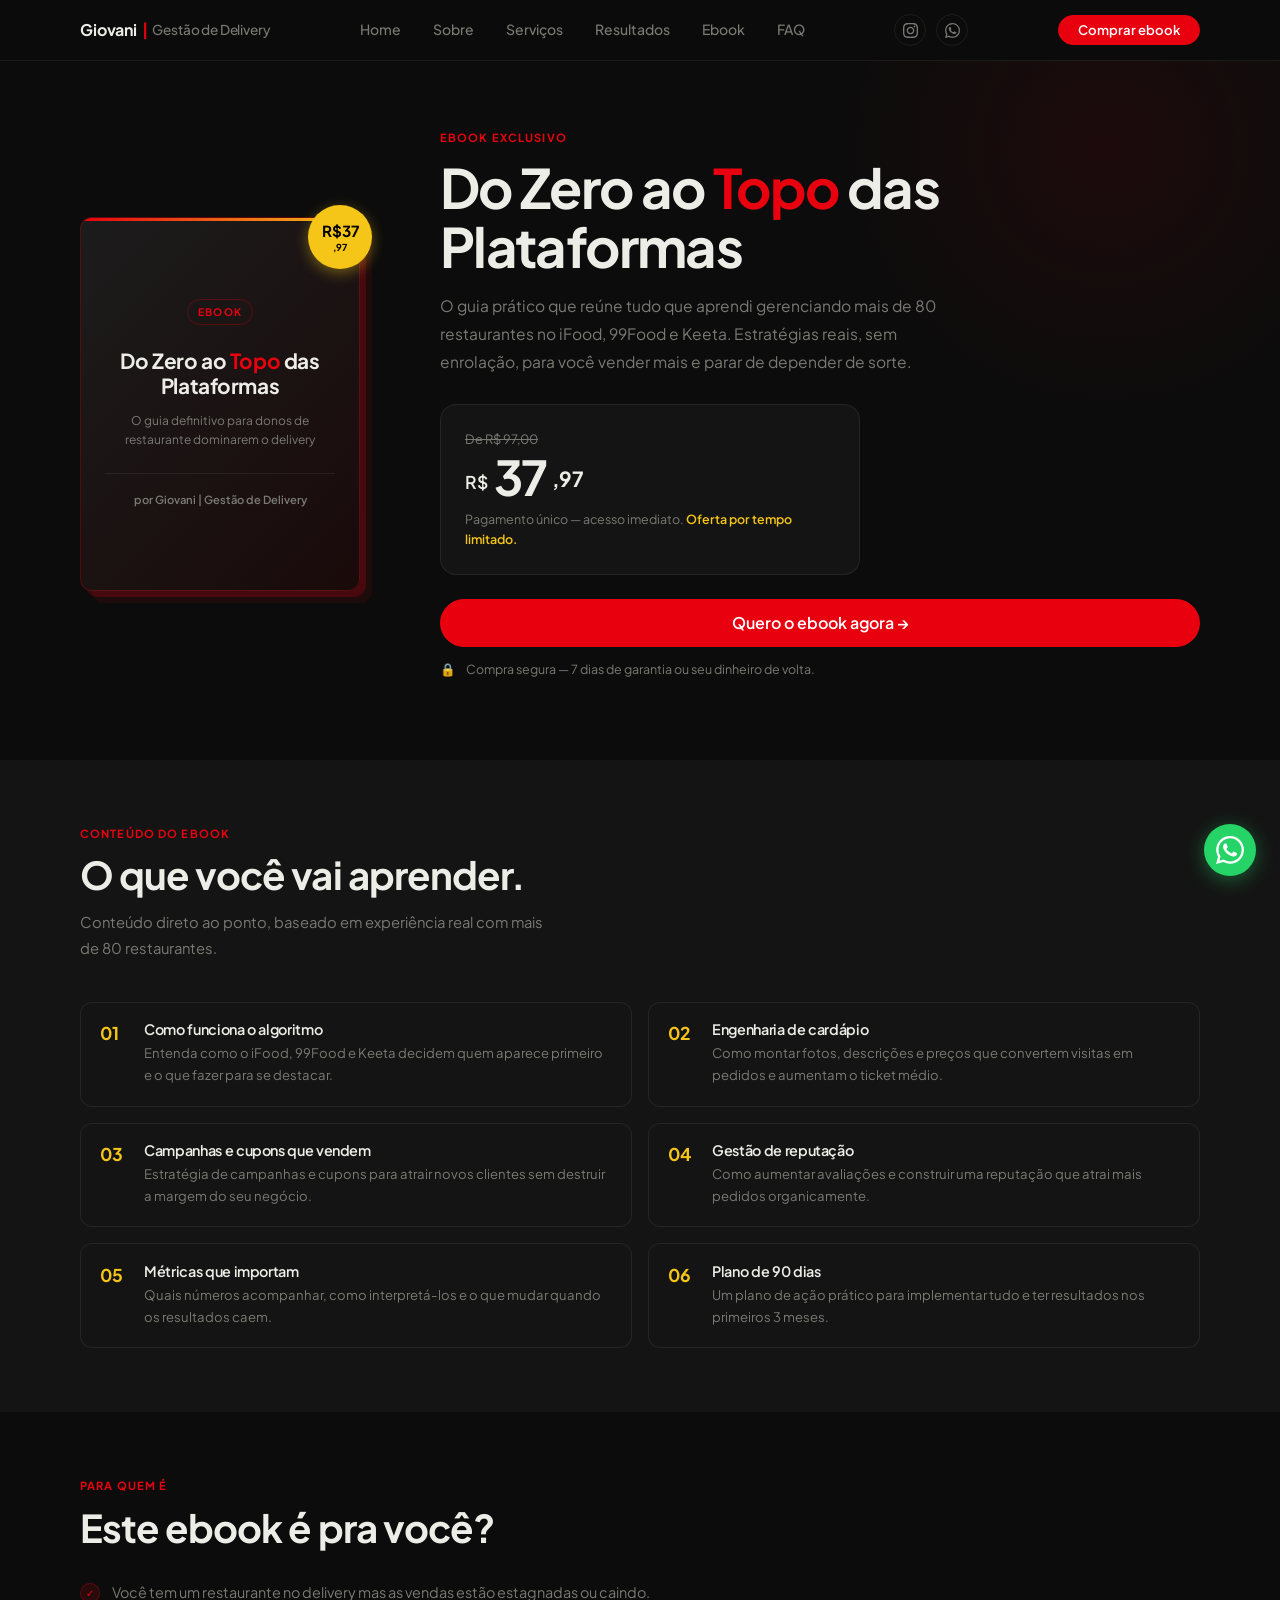
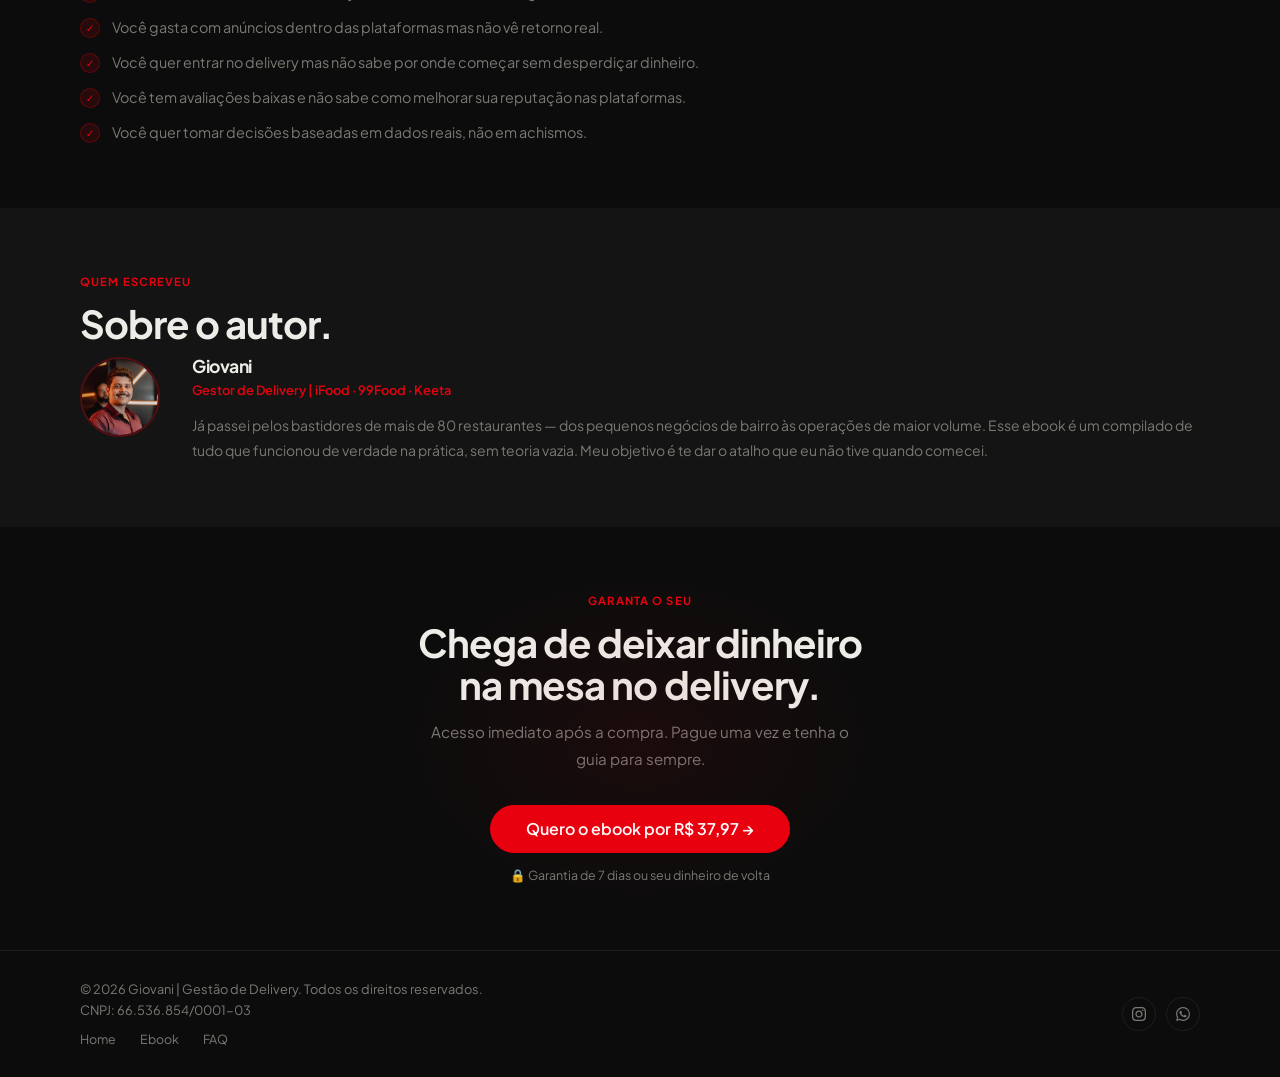
==== commit 0a5afc93: "Add files via upload" ====
--- a/ebook.html
+++ b/ebook.html
@@ -281,7 +281,7 @@
   <footer class="footer" role="contentinfo">
     <div class="footer-inner">
       <div>
-        <p class="footer-copy">© 2026 Giovani | Gestão de Delivery. Todos os direitos reservados.</p>
+        <p class="footer-copy">© 2026 Giovani | Gestão de Delivery. Todos os direitos reservados.<br>CNPJ: 66.536.854/0001-03</p>
         <div style="display:flex;gap:1.5rem;margin-top:.5rem;">
           <a href="/" style="font-size:.78rem;color:var(--muted);transition:color .2s;" onmouseover="this.style.color='var(--text)'" onmouseout="this.style.color='var(--muted)'">Home</a>
           <a href="/ebook.html" style="font-size:.78rem;color:var(--muted);transition:color .2s;" onmouseover="this.style.color='var(--text)'" onmouseout="this.style.color='var(--muted)'">Ebook</a>
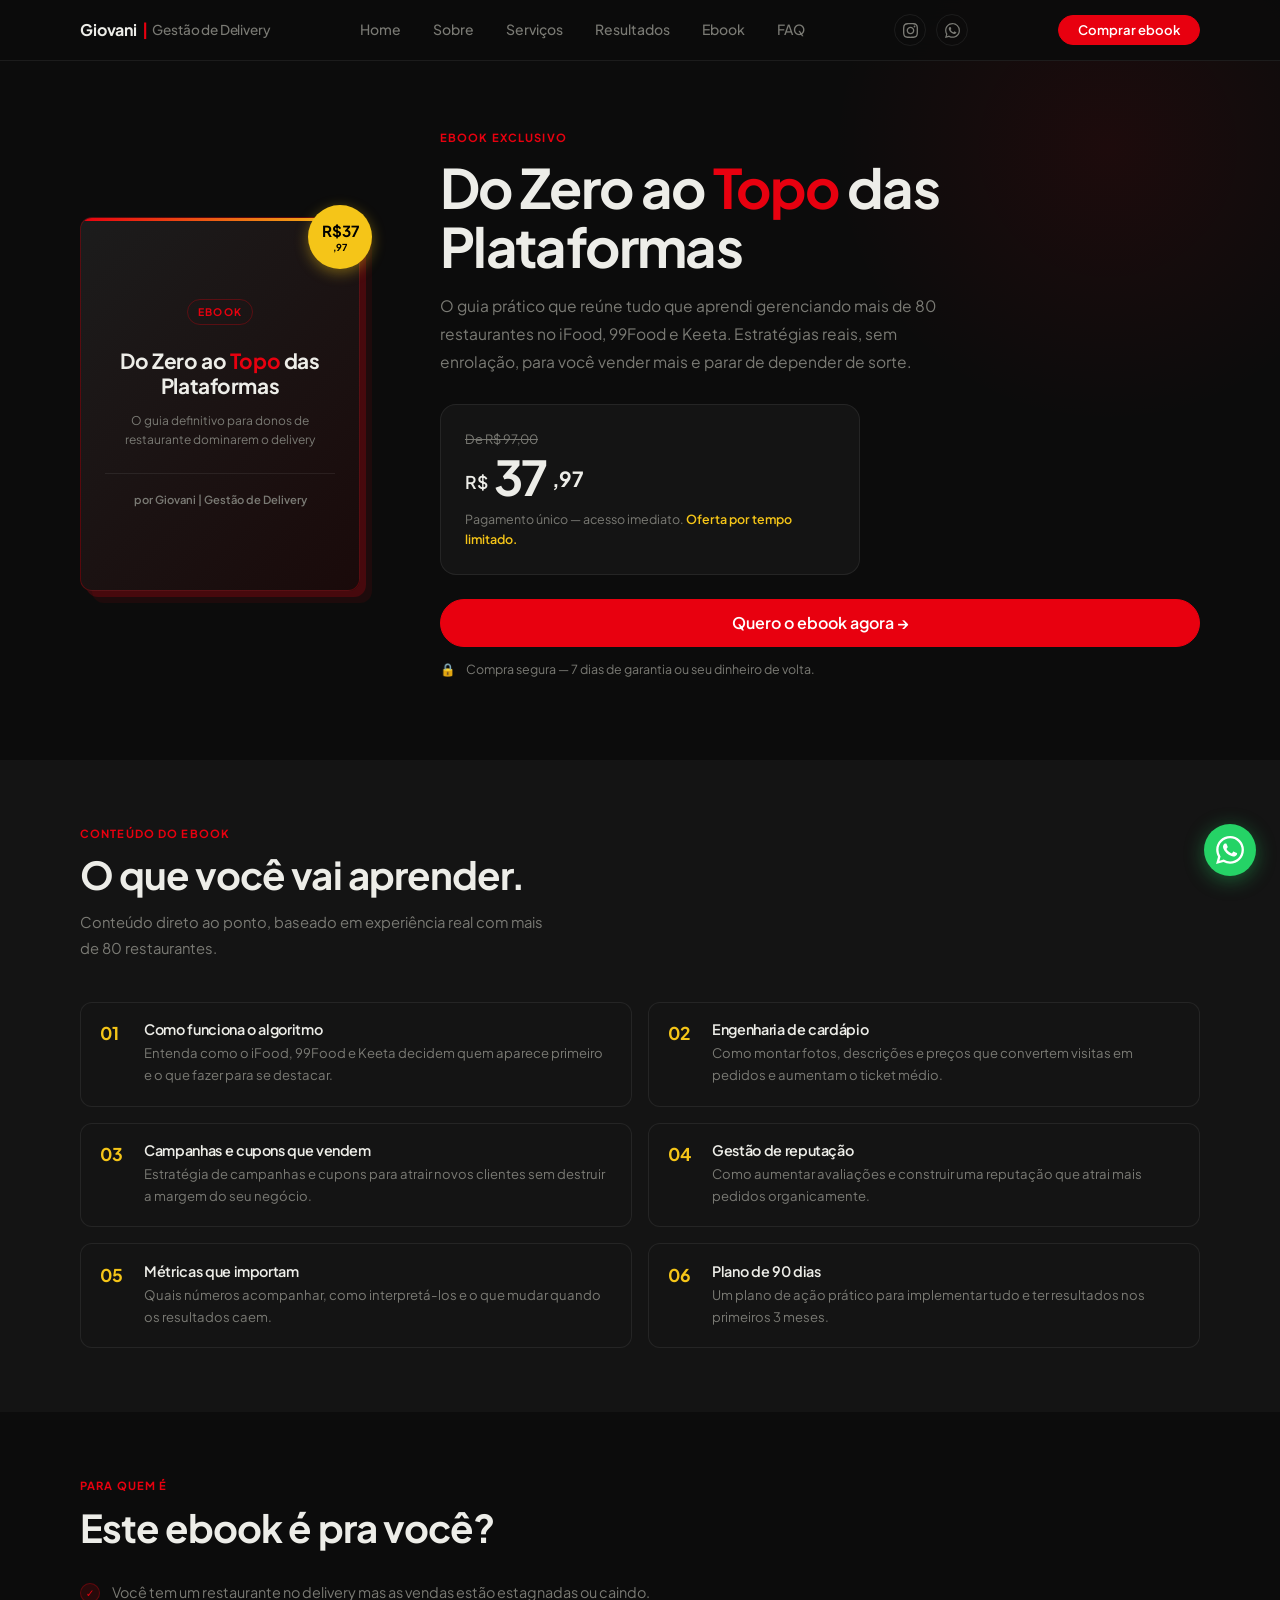
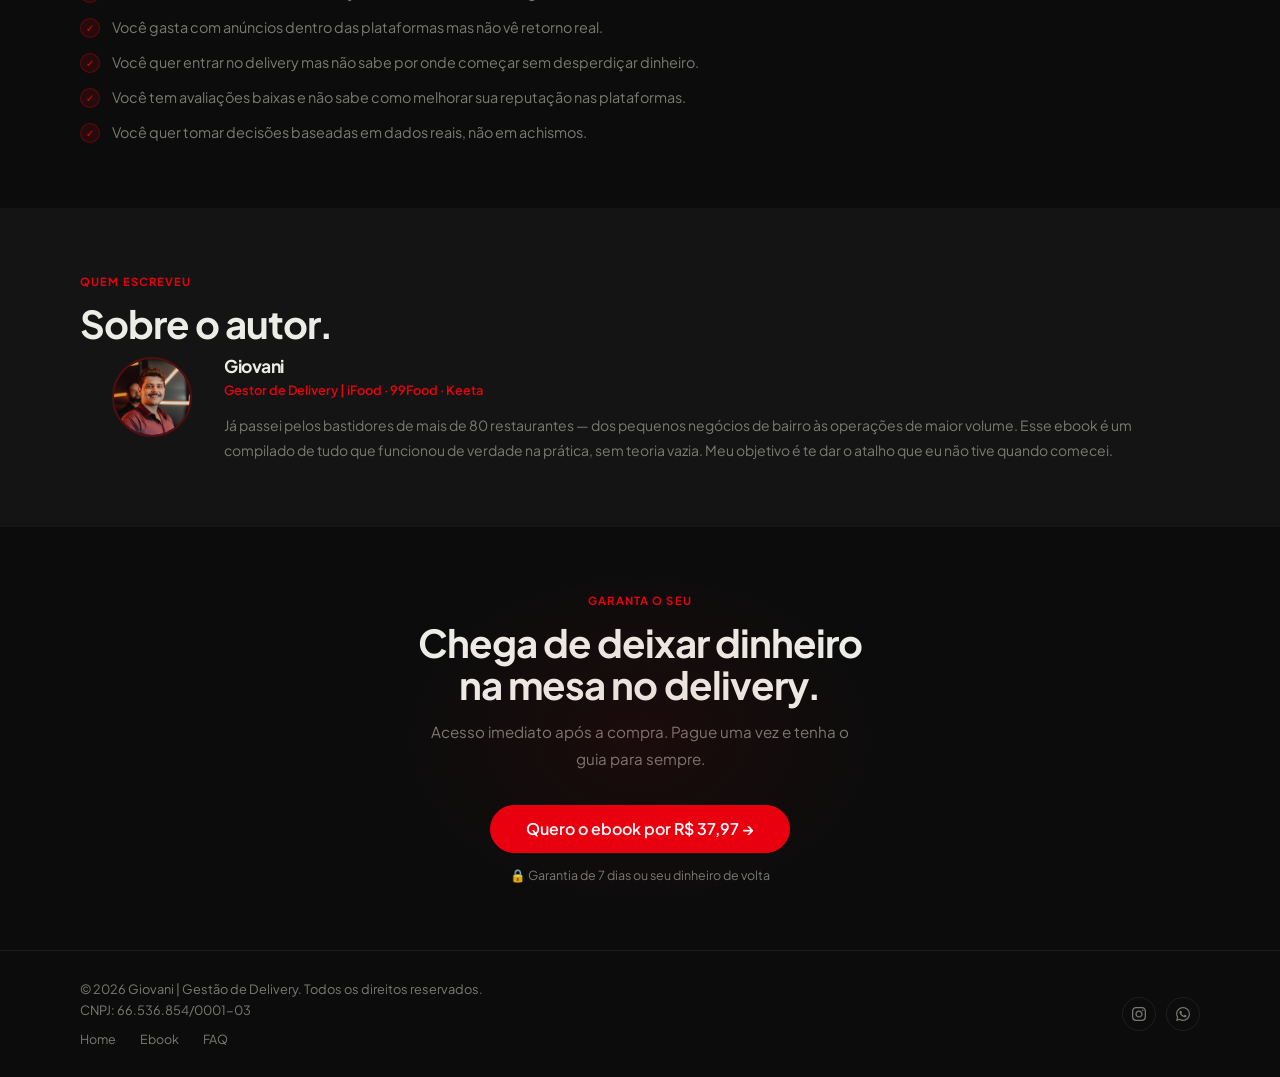
==== commit d78ffd8d: "Add files via upload" ====
--- a/ebook.html
+++ b/ebook.html
@@ -1,304 +1,335 @@
-<!DOCTYPE html>
-<html lang="pt-BR">
-<head>
-  <meta charset="UTF-8" />
-  <meta name="viewport" content="width=device-width, initial-scale=1.0" />
-  <meta name="description" content="Ebook Giovani | Gestão de Delivery — O guia completo para dominar o iFood, 99Food e Keeta e vender mais no delivery." />
-  <meta name="theme-color" content="#0C0C0C" />
-  <title>Ebook — Giovani | Gestão de Delivery</title>
-  <link rel="preconnect" href="https://fonts.googleapis.com" />
-  <link rel="preconnect" href="https://fonts.gstatic.com" crossorigin />
-  <link href="https://fonts.googleapis.com/css2?family=Plus+Jakarta+Sans:wght@400;500;600;700&display=swap" rel="stylesheet" />
-  <link rel="stylesheet" href="css/style.css" />
-  <style>
-    /* ── HERO ── */
-    .ebook-hero { padding-top: 6rem; padding-bottom: 4rem; overflow: hidden; position: relative; }
-    .ebook-hero::before {
-      content: ''; position: absolute; top: -20%; right: -10%;
-      width: min(600px,100vw); height: min(600px,100vw);
-      background: radial-gradient(circle, rgba(232,0,15,.08) 0%, transparent 65%);
-      pointer-events: none;
-    }
-    .ebook-hero-inner { display: flex; flex-direction: column; gap: 3rem; position: relative; z-index: 1; }
-
-    /* cover mockup */
-    .ebook-cover-wrap { width: 100%; max-width: 280px; margin: 0 auto; position: relative; }
-    .ebook-cover {
-      width: 100%; aspect-ratio: 3/4;
-      background: linear-gradient(135deg, var(--dark-3) 0%, #1a0a0a 100%);
-      border: 1px solid var(--orange-border); border-radius: 12px;
-      display: flex; flex-direction: column; align-items: center; justify-content: center;
-      padding: 2rem 1.5rem; text-align: center;
-      box-shadow: 6px 6px 0 rgba(232,0,15,.2), 12px 12px 0 rgba(232,0,15,.08);
-      position: relative; overflow: hidden;
-    }
-    .ebook-cover::before {
-      content: ''; position: absolute; top: 0; left: 0; right: 0; height: 3px;
-      background: linear-gradient(90deg, var(--orange), var(--yellow));
-    }
-    .ebook-cover-tag {
-      font-size: .65rem; font-weight: 700; letter-spacing: .12em; text-transform: uppercase;
-      color: var(--orange); border: 1px solid var(--orange-border);
-      padding: .2rem .6rem; border-radius: 50px; margin-bottom: 1.5rem;
-    }
-    .ebook-cover-title { font-size: 1.3rem; font-weight: 700; line-height: 1.2; letter-spacing: -.02em; color: var(--text); margin-bottom: .75rem; }
-    .ebook-cover-title span { color: var(--orange); }
-    .ebook-cover-sub { font-size: .75rem; color: var(--muted); line-height: 1.6; margin-bottom: 1.5rem; }
-    .ebook-cover-author { font-size: .7rem; font-weight: 600; color: var(--muted); border-top: 1px solid var(--border); padding-top: 1rem; width: 100%; }
-    .ebook-cover-badge {
-      position: absolute; top: -12px; right: -12px;
-      background: var(--yellow); color: #000; width: 64px; height: 64px;
-      border-radius: 50%; display: flex; flex-direction: column;
-      align-items: center; justify-content: center;
-      font-size: .6rem; font-weight: 700; text-align: center; line-height: 1.3;
-      box-shadow: 0 4px 14px rgba(245,197,24,.4);
-    }
-    .ebook-cover-badge strong { font-size: .95rem; display: block; }
-
-    /* content */
-    .ebook-content { flex: 1; }
-    .ebook-pretitle { font-size: .7rem; font-weight: 700; letter-spacing: .1em; text-transform: uppercase; color: var(--orange); margin-bottom: .75rem; }
-    .ebook-title { font-size: clamp(1.9rem, 6vw, 3.4rem); line-height: 1.08; letter-spacing: -.03em; margin-bottom: 1rem; }
-    .ebook-desc  { font-size: .975rem; color: var(--muted); line-height: 1.8; margin-bottom: 1.75rem; max-width: 500px; }
-
-    /* price box */
-    .ebook-price-box {
-      background: var(--dark-2); border: 1px solid var(--border);
-      border-radius: 16px; padding: 1.5rem; margin-bottom: 1.5rem; max-width: 420px;
-    }
-    .ebook-price-from  { font-size: .8rem; color: var(--muted); text-decoration: line-through; margin-bottom: .15rem; }
-    .ebook-price-main  { display: flex; align-items: flex-end; gap: .35rem; margin-bottom: .5rem; }
-    .ebook-price-curr  { font-size: 1.1rem; font-weight: 600; color: var(--text); padding-bottom: 4px; }
-    .ebook-price-value { font-size: 3rem; font-weight: 700; color: var(--text); line-height: 1; letter-spacing: -.03em; }
-    .ebook-price-cents { font-size: 1.3rem; font-weight: 700; color: var(--text); padding-bottom: 4px; }
-    .ebook-price-note  { font-size: .78rem; color: var(--muted); }
-    .ebook-price-note span { color: var(--yellow); font-weight: 600; }
-
-    .ebook-cta-wrap { display: flex; flex-direction: column; gap: .75rem; }
-    .btn-ebook { font-size: 1rem; padding: .95rem 2.2rem; text-align: center; display: inline-flex; align-items: center; justify-content: center; gap: 8px; }
-    .ebook-guarantee { display: flex; align-items: center; gap: .6rem; font-size: .78rem; color: var(--muted); }
-
-    /* modules */
-    .inside-grid { display: grid; grid-template-columns: 1fr; gap: 1rem; margin-top: 2.5rem; }
-    .inside-item {
-      display: flex; gap: 1rem; align-items: flex-start;
-      padding: 1.2rem; background: var(--dark-2);
-      border: 1px solid var(--border); border-radius: var(--radius-md);
-    }
-    .inside-num   { font-size: 1.1rem; font-weight: 700; color: var(--yellow); min-width: 28px; line-height: 1.3; }
-    .inside-title { font-size: .9rem; font-weight: 600; margin-bottom: .25rem; }
-    .inside-desc  { font-size: .82rem; color: var(--muted); line-height: 1.7; }
-
-    /* for who */
-    .forwho-list { margin-top: 2rem; display: flex; flex-direction: column; gap: .75rem; }
-    .forwho-item { display: flex; align-items: flex-start; gap: .75rem; font-size: .9rem; color: var(--muted); line-height: 1.6; }
-    .forwho-check {
-      width: 20px; height: 20px; border-radius: 50%;
-      background: var(--orange-dim); border: 1px solid var(--orange-border);
-      display: flex; align-items: center; justify-content: center;
-      color: var(--orange); font-size: .65rem; flex-shrink: 0; margin-top: 2px;
-    }
-
-    /* author */
-    .author-inner { display: flex; flex-direction: column; gap: 1.5rem; align-items: flex-start; }
-    .author-photo { width: 80px; height: 80px; object-fit: cover; object-position: center top; border-radius: 50%; border: 2px solid var(--orange-border); flex-shrink: 0; }
-    .author-name  { font-size: 1.1rem; font-weight: 700; margin-bottom: .2rem; }
-    .author-role  { font-size: .8rem; color: var(--orange); font-weight: 600; margin-bottom: .75rem; }
-    .author-bio   { font-size: .875rem; color: var(--muted); line-height: 1.8; }
-
-    /* cta bottom */
-    .cta-bottom { text-align: center; position: relative; overflow: hidden; }
-    .cta-bottom::before {
-      content: ''; position: absolute; top: 50%; left: 50%;
-      transform: translate(-50%,-50%); width: 500px; height: 350px;
-      background: radial-gradient(ellipse, rgba(232,0,15,.07) 0%, transparent 70%);
-      pointer-events: none;
-    }
-
-    .sec-title { font-size: clamp(1.6rem, 4vw, 2.4rem); margin-bottom: .75rem; }
-
-    /* responsive */
-    @media (min-width: 640px) {
-      .inside-grid  { grid-template-columns: repeat(2,1fr); }
-      .nav-socials  { display: flex; }
-    }
-    @media (min-width: 900px) {
-      .ebook-hero       { padding-top: 8rem; padding-bottom: 5rem; }
-      .ebook-hero-inner { flex-direction: row; align-items: center; gap: 5rem; }
-      .ebook-cover-wrap { max-width: 280px; flex-shrink: 0; margin: 0; }
-      .author-inner     { flex-direction: row; align-items: flex-start; gap: 2rem; }
-    }
-  </style>
-</head>
-
-<body>
-
-  <!-- WHATSAPP FLUTUANTE -->
-  <a href="https://wa.me/5518997632365?text=Olá%20Giovani!%20Quero%20saber%20mais%20sobre%20o%20ebook." class="wa-float" target="_blank" rel="noopener noreferrer" aria-label="Falar no WhatsApp">
-    <svg viewBox="0 0 24 24"><path d="M17.472 14.382c-.297-.149-1.758-.867-2.03-.967-.273-.099-.471-.148-.67.15-.197.297-.767.966-.94 1.164-.173.199-.347.223-.644.075-.297-.15-1.255-.463-2.39-1.475-.883-.788-1.48-1.761-1.653-2.059-.173-.297-.018-.458.13-.606.134-.133.298-.347.446-.52.149-.174.198-.298.298-.497.099-.198.05-.371-.025-.52-.075-.149-.669-1.612-.916-2.207-.242-.579-.487-.5-.669-.51-.173-.008-.371-.01-.57-.01-.198 0-.52.074-.792.372-.272.297-1.04 1.016-1.04 2.479 0 1.462 1.065 2.875 1.213 3.074.149.198 2.096 3.2 5.077 4.487.709.306 1.262.489 1.694.625.712.227 1.36.195 1.871.118.571-.085 1.758-.719 2.006-1.413.248-.694.248-1.289.173-1.413-.074-.124-.272-.198-.57-.347m-5.421 7.403h-.004a9.87 9.87 0 01-5.031-1.378l-.361-.214-3.741.982.998-3.648-.235-.374a9.86 9.86 0 01-1.51-5.26c.001-5.45 4.436-9.884 9.888-9.884 2.64 0 5.122 1.03 6.988 2.898a9.825 9.825 0 012.893 6.994c-.003 5.45-4.437 9.884-9.885 9.884m8.413-18.297A11.815 11.815 0 0012.05 0C5.495 0 .16 5.335.157 11.892c0 2.096.547 4.142 1.588 5.945L.057 24l6.305-1.654a11.882 11.882 0 005.683 1.448h.005c6.554 0 11.89-5.335 11.893-11.893a11.821 11.821 0 00-3.48-8.413z"/></svg>
-  </a>
-
-  <!-- NAV -->
-  <header class="nav" role="banner">
-    <div class="nav-inner">
-      <a href="/" class="nav-logo">Giovani <span>|</span> <span class="nav-logo-sub">Gestão de Delivery</span></a>
-      <nav class="nav-links" aria-label="Menu principal">
-        <a href="/">Home</a>
-        <a href="/#sobre">Sobre</a>
-        <a href="/#servicos">Serviços</a>
-        <a href="/#resultados">Resultados</a>
-        <a href="/ebook.html">Ebook</a>
-        <a href="/#faq">FAQ</a>
-      </nav>
-      <div class="nav-socials">
-        <a href="https://www.instagram.com/giovani.ifood/" target="_blank" rel="noopener noreferrer" aria-label="Instagram">
-          <svg viewBox="0 0 24 24"><path d="M12 2.163c3.204 0 3.584.012 4.85.07 3.252.148 4.771 1.691 4.919 4.919.058 1.265.069 1.645.069 4.849 0 3.205-.012 3.584-.069 4.849-.149 3.225-1.664 4.771-4.919 4.919-1.266.058-1.644.07-4.85.07-3.204 0-3.584-.012-4.849-.07-3.26-.149-4.771-1.699-4.919-4.92-.058-1.265-.07-1.644-.07-4.849 0-3.204.013-3.583.07-4.849.149-3.227 1.664-4.771 4.919-4.919 1.266-.057 1.645-.069 4.849-.069zm0-2.163c-3.259 0-3.667.014-4.947.072-4.358.2-6.78 2.618-6.98 6.98-.059 1.281-.073 1.689-.073 4.948 0 3.259.014 3.668.072 4.948.2 4.358 2.618 6.78 6.98 6.98 1.281.058 1.689.072 4.948.072 3.259 0 3.668-.014 4.948-.072 4.354-.2 6.782-2.618 6.979-6.98.059-1.28.073-1.689.073-4.948 0-3.259-.014-3.667-.072-4.947-.196-4.354-2.617-6.78-6.979-6.98-1.281-.059-1.69-.073-4.949-.073zm0 5.838c-3.403 0-6.162 2.759-6.162 6.162s2.759 6.163 6.162 6.163 6.162-2.759 6.162-6.163c0-3.403-2.759-6.162-6.162-6.162zm0 10.162c-2.209 0-4-1.79-4-4 0-2.209 1.791-4 4-4s4 1.791 4 4c0 2.21-1.791 4-4 4zm6.406-11.845c-.796 0-1.441.645-1.441 1.44s.645 1.44 1.441 1.44c.795 0 1.439-.645 1.439-1.44s-.644-1.44-1.439-1.44z"/></svg>
-        </a>
-        <a href="https://wa.me/5518997632365" target="_blank" rel="noopener noreferrer" aria-label="WhatsApp">
-          <svg viewBox="0 0 24 24"><path d="M17.472 14.382c-.297-.149-1.758-.867-2.03-.967-.273-.099-.471-.148-.67.15-.197.297-.767.966-.94 1.164-.173.199-.347.223-.644.075-.297-.15-1.255-.463-2.39-1.475-.883-.788-1.48-1.761-1.653-2.059-.173-.297-.018-.458.13-.606.134-.133.298-.347.446-.52.149-.174.198-.298.298-.497.099-.198.05-.371-.025-.52-.075-.149-.669-1.612-.916-2.207-.242-.579-.487-.5-.669-.51-.173-.008-.371-.01-.57-.01-.198 0-.52.074-.792.372-.272.297-1.04 1.016-1.04 2.479 0 1.462 1.065 2.875 1.213 3.074.149.198 2.096 3.2 5.077 4.487.709.306 1.262.489 1.694.625.712.227 1.36.195 1.871.118.571-.085 1.758-.719 2.006-1.413.248-.694.248-1.289.173-1.413-.074-.124-.272-.198-.57-.347m-5.421 7.403h-.004a9.87 9.87 0 01-5.031-1.378l-.361-.214-3.741.982.998-3.648-.235-.374a9.86 9.86 0 01-1.51-5.26c.001-5.45 4.436-9.884 9.888-9.884 2.64 0 5.122 1.03 6.988 2.898a9.825 9.825 0 012.893 6.994c-.003 5.45-4.437 9.884-9.885 9.884m8.413-18.297A11.815 11.815 0 0012.05 0C5.495 0 .16 5.335.157 11.892c0 2.096.547 4.142 1.588 5.945L.057 24l6.305-1.654a11.882 11.882 0 005.683 1.448h.005c6.554 0 11.89-5.335 11.893-11.893a11.821 11.821 0 00-3.48-8.413z"/></svg>
-        </a>
-      </div>
-      <a href="https://pay.cakto.com.br/5x4yhgq_942705" class="btn btn-primary nav-cta" target="_blank" rel="noopener noreferrer">Comprar ebook</a>
-      <button class="nav-burger" id="burger" aria-label="Abrir menu" aria-expanded="false" aria-controls="nav-mobile">
-        <span></span><span></span><span></span>
-      </button>
-    </div>
-    <nav class="nav-mobile" id="nav-mobile" aria-label="Menu mobile">
-      <a href="/">Home</a>
-      <a href="/#sobre">Sobre</a>
-      <a href="/#servicos">Serviços</a>
-      <a href="/#resultados">Resultados</a>
-      <a href="/ebook.html">Ebook</a>
-      <a href="/#faq">FAQ</a>
-      <a href="https://pay.cakto.com.br/5x4yhgq_942705" target="_blank" rel="noopener noreferrer">🛒 Comprar ebook — R$ 37,97</a>
-    </nav>
-  </header>
-
-  <main>
-
-    <!-- HERO EBOOK -->
-    <section class="ebook-hero section" aria-label="Apresentação do ebook">
-      <div class="container">
-        <div class="ebook-hero-inner">
-          <div class="ebook-cover-wrap reveal">
-            <div class="ebook-cover">
-              <div class="ebook-cover-tag">Ebook</div>
-              <div class="ebook-cover-title">Do Zero ao <span>Topo</span> das Plataformas</div>
-              <p class="ebook-cover-sub">O guia definitivo para donos de restaurante dominarem o delivery</p>
-              <div class="ebook-cover-author">por Giovani | Gestão de Delivery</div>
-            </div>
-            <div class="ebook-cover-badge"><strong>R$37</strong>,97</div>
-          </div>
-
-          <div class="ebook-content">
-            <p class="ebook-pretitle">Ebook exclusivo</p>
-            <h1 class="ebook-title">Do Zero ao <span class="text-orange">Topo</span> das Plataformas</h1>
-            <p class="ebook-desc">O guia prático que reúne tudo que aprendi gerenciando mais de 80 restaurantes no iFood, 99Food e Keeta. Estratégias reais, sem enrolação, para você vender mais e parar de depender de sorte.</p>
-
-            <div class="ebook-price-box" id="comprar">
-              <p class="ebook-price-from">De R$ 97,00</p>
-              <div class="ebook-price-main">
-                <span class="ebook-price-curr">R$</span>
-                <span class="ebook-price-value">37</span>
-                <span class="ebook-price-cents">,97</span>
-              </div>
-              <p class="ebook-price-note">Pagamento único — acesso imediato. <span>Oferta por tempo limitado.</span></p>
-            </div>
-
-            <div class="ebook-cta-wrap">
-              <a href="https://pay.cakto.com.br/5x4yhgq_942705" class="btn btn-primary btn-ebook" target="_blank" rel="noopener noreferrer">Quero o ebook agora →</a>
-              <div class="ebook-guarantee"><span>🔒</span><span>Compra segura — 7 dias de garantia ou seu dinheiro de volta.</span></div>
-            </div>
-          </div>
-        </div>
-      </div>
-    </section>
-
-    <!-- MÓDULOS -->
-    <section class="section bg-alt" aria-labelledby="inside-title">
-      <div class="container">
-        <p class="section-label">Conteúdo do ebook</p>
-        <h2 class="sec-title" id="inside-title">O que você vai aprender.</h2>
-        <p class="text-muted" style="font-size:.925rem;max-width:480px;line-height:1.8;">Conteúdo direto ao ponto, baseado em experiência real com mais de 80 restaurantes.</p>
-        <div class="inside-grid">
-          <div class="inside-item reveal"><div class="inside-num">01</div><div><h3 class="inside-title">Como funciona o algoritmo</h3><p class="inside-desc">Entenda como o iFood, 99Food e Keeta decidem quem aparece primeiro e o que fazer para se destacar.</p></div></div>
-          <div class="inside-item reveal"><div class="inside-num">02</div><div><h3 class="inside-title">Engenharia de cardápio</h3><p class="inside-desc">Como montar fotos, descrições e preços que convertem visitas em pedidos e aumentam o ticket médio.</p></div></div>
-          <div class="inside-item reveal"><div class="inside-num">03</div><div><h3 class="inside-title">Campanhas e cupons que vendem</h3><p class="inside-desc">Estratégia de campanhas e cupons para atrair novos clientes sem destruir a margem do seu negócio.</p></div></div>
-          <div class="inside-item reveal"><div class="inside-num">04</div><div><h3 class="inside-title">Gestão de reputação</h3><p class="inside-desc">Como aumentar avaliações e construir uma reputação que atrai mais pedidos organicamente.</p></div></div>
-          <div class="inside-item reveal"><div class="inside-num">05</div><div><h3 class="inside-title">Métricas que importam</h3><p class="inside-desc">Quais números acompanhar, como interpretá-los e o que mudar quando os resultados caem.</p></div></div>
-          <div class="inside-item reveal"><div class="inside-num">06</div><div><h3 class="inside-title">Plano de 90 dias</h3><p class="inside-desc">Um plano de ação prático para implementar tudo e ter resultados nos primeiros 3 meses.</p></div></div>
-        </div>
-      </div>
-    </section>
-
-    <!-- PARA QUEM É -->
-    <section class="section" aria-labelledby="forwho-title">
-      <div class="container">
-        <p class="section-label">Para quem é</p>
-        <h2 class="sec-title" id="forwho-title">Este ebook é pra você?</h2>
-        <div class="forwho-list">
-          <div class="forwho-item reveal"><div class="forwho-check">✓</div><span>Você tem um restaurante no delivery mas as vendas estão estagnadas ou caindo.</span></div>
-          <div class="forwho-item reveal"><div class="forwho-check">✓</div><span>Você gasta com anúncios dentro das plataformas mas não vê retorno real.</span></div>
-          <div class="forwho-item reveal"><div class="forwho-check">✓</div><span>Você quer entrar no delivery mas não sabe por onde começar sem desperdiçar dinheiro.</span></div>
-          <div class="forwho-item reveal"><div class="forwho-check">✓</div><span>Você tem avaliações baixas e não sabe como melhorar sua reputação nas plataformas.</span></div>
-          <div class="forwho-item reveal"><div class="forwho-check">✓</div><span>Você quer tomar decisões baseadas em dados reais, não em achismos.</span></div>
-        </div>
-      </div>
-    </section>
-
-    <!-- AUTOR -->
-    <section class="section bg-alt" aria-labelledby="autor-title">
-      <div class="container">
-        <p class="section-label">Quem escreveu</p>
-        <h2 class="sec-title" id="autor-title">Sobre o autor.</h2>
-        <div class="author-inner reveal">
-          <img src="assets/giovani.jpg" alt="Foto de Giovani" class="author-photo" />
-          <div>
-            <h3 class="author-name">Giovani</h3>
-            <p class="author-role">Gestor de Delivery | iFood · 99Food · Keeta</p>
-            <p class="author-bio">Já passei pelos bastidores de mais de 80 restaurantes — dos pequenos negócios de bairro às operações de maior volume. Esse ebook é um compilado de tudo que funcionou de verdade na prática, sem teoria vazia. Meu objetivo é te dar o atalho que eu não tive quando comecei.</p>
-          </div>
-        </div>
-      </div>
-    </section>
-
-    <!-- CTA FINAL -->
-    <section class="section cta-bottom" aria-labelledby="cta-ebook-title">
-      <div class="container">
-        <p class="section-label">Garanta o seu</p>
-        <h2 class="sec-title" id="cta-ebook-title">Chega de deixar dinheiro<br>na mesa no delivery.</h2>
-        <p class="text-muted" style="font-size:.95rem;max-width:420px;margin:0 auto 2rem;line-height:1.8;text-align:center;">Acesso imediato após a compra. Pague uma vez e tenha o guia para sempre.</p>
-        <div style="display:flex;flex-direction:column;align-items:center;gap:.75rem;">
-          <a href="https://pay.cakto.com.br/5x4yhgq_942705" class="btn btn-primary btn-ebook" target="_blank" rel="noopener noreferrer">Quero o ebook por R$ 37,97 →</a>
-          <span style="font-size:.78rem;color:var(--muted);">🔒 Garantia de 7 dias ou seu dinheiro de volta</span>
-        </div>
-      </div>
-    </section>
-
-  </main>
-
-  <!-- FOOTER -->
-  <footer class="footer" role="contentinfo">
-    <div class="footer-inner">
-      <div>
-        <p class="footer-copy">© 2026 Giovani | Gestão de Delivery. Todos os direitos reservados.<br>CNPJ: 66.536.854/0001-03</p>
-        <div style="display:flex;gap:1.5rem;margin-top:.5rem;">
-          <a href="/" style="font-size:.78rem;color:var(--muted);transition:color .2s;" onmouseover="this.style.color='var(--text)'" onmouseout="this.style.color='var(--muted)'">Home</a>
-          <a href="/ebook.html" style="font-size:.78rem;color:var(--muted);transition:color .2s;" onmouseover="this.style.color='var(--text)'" onmouseout="this.style.color='var(--muted)'">Ebook</a>
-          <a href="/#faq" style="font-size:.78rem;color:var(--muted);transition:color .2s;" onmouseover="this.style.color='var(--text)'" onmouseout="this.style.color='var(--muted)'">FAQ</a>
-        </div>
-      </div>
-      <div class="footer-socials">
-        <a href="https://www.instagram.com/giovani.ifood/" target="_blank" rel="noopener noreferrer" aria-label="Instagram">
-          <svg viewBox="0 0 24 24"><path d="M12 2.163c3.204 0 3.584.012 4.85.07 3.252.148 4.771 1.691 4.919 4.919.058 1.265.069 1.645.069 4.849 0 3.205-.012 3.584-.069 4.849-.149 3.225-1.664 4.771-4.919 4.919-1.266.058-1.644.07-4.85.07-3.204 0-3.584-.012-4.849-.07-3.26-.149-4.771-1.699-4.919-4.92-.058-1.265-.07-1.644-.07-4.849 0-3.204.013-3.583.07-4.849.149-3.227 1.664-4.771 4.919-4.919 1.266-.057 1.645-.069 4.849-.069zm0-2.163c-3.259 0-3.667.014-4.947.072-4.358.2-6.78 2.618-6.98 6.98-.059 1.281-.073 1.689-.073 4.948 0 3.259.014 3.668.072 4.948.2 4.358 2.618 6.78 6.98 6.98 1.281.058 1.689.072 4.948.072 3.259 0 3.668-.014 4.948-.072 4.354-.2 6.782-2.618 6.979-6.98.059-1.28.073-1.689.073-4.948 0-3.259-.014-3.667-.072-4.947-.196-4.354-2.617-6.78-6.979-6.98-1.281-.059-1.69-.073-4.949-.073zm0 5.838c-3.403 0-6.162 2.759-6.162 6.162s2.759 6.163 6.162 6.163 6.162-2.759 6.162-6.163c0-3.403-2.759-6.162-6.162-6.162zm0 10.162c-2.209 0-4-1.79-4-4 0-2.209 1.791-4 4-4s4 1.791 4 4c0 2.21-1.791 4-4 4zm6.406-11.845c-.796 0-1.441.645-1.441 1.44s.645 1.44 1.441 1.44c.795 0 1.439-.645 1.439-1.44s-.644-1.44-1.439-1.44z"/></svg>
-        </a>
-        <a href="https://wa.me/5518997632365" target="_blank" rel="noopener noreferrer" aria-label="WhatsApp">
-          <svg viewBox="0 0 24 24"><path d="M17.472 14.382c-.297-.149-1.758-.867-2.03-.967-.273-.099-.471-.148-.67.15-.197.297-.767.966-.94 1.164-.173.199-.347.223-.644.075-.297-.15-1.255-.463-2.39-1.475-.883-.788-1.48-1.761-1.653-2.059-.173-.297-.018-.458.13-.606.134-.133.298-.347.446-.52.149-.174.198-.298.298-.497.099-.198.05-.371-.025-.52-.075-.149-.669-1.612-.916-2.207-.242-.579-.487-.5-.669-.51-.173-.008-.371-.01-.57-.01-.198 0-.52.074-.792.372-.272.297-1.04 1.016-1.04 2.479 0 1.462 1.065 2.875 1.213 3.074.149.198 2.096 3.2 5.077 4.487.709.306 1.262.489 1.694.625.712.227 1.36.195 1.871.118.571-.085 1.758-.719 2.006-1.413.248-.694.248-1.289.173-1.413-.074-.124-.272-.198-.57-.347m-5.421 7.403h-.004a9.87 9.87 0 01-5.031-1.378l-.361-.214-3.741.982.998-3.648-.235-.374a9.86 9.86 0 01-1.51-5.26c.001-5.45 4.436-9.884 9.888-9.884 2.64 0 5.122 1.03 6.988 2.898a9.825 9.825 0 012.893 6.994c-.003 5.45-4.437 9.884-9.885 9.884m8.413-18.297A11.815 11.815 0 0012.05 0C5.495 0 .16 5.335.157 11.892c0 2.096.547 4.142 1.588 5.945L.057 24l6.305-1.654a11.882 11.882 0 005.683 1.448h.005c6.554 0 11.89-5.335 11.893-11.893a11.821 11.821 0 00-3.48-8.413z"/></svg>
-        </a>
-      </div>
-    </div>
-  </footer>
-
-  <script src="js/main.js" defer></script>
-</body>
-</html>
+<!DOCTYPE html>
+<html lang="pt-BR">
+<head>
+  <meta charset="UTF-8" />
+  <meta name="viewport" content="width=device-width, initial-scale=1.0" />
+  <title>Ebook Do Zero ao Topo das Plataformas | iFood, 99Food e Keeta</title>
+  <meta name="description" content="Guia prático para donos de restaurante venderem mais no iFood, 99Food e Keeta. Baseado na gestão de mais de 80 restaurantes. R$ 37,97, acesso imediato e garantia de 7 dias." />
+  <meta name="author" content="Giovani" />
+  <meta name="robots" content="index, follow, max-snippet:-1, max-image-preview:large, max-video-preview:-1" />
+  <meta name="theme-color" content="#0C0C0C" />
+  <link rel="canonical" href="https://giovanigestordedelivery.com.br/ebook" />
+  <link rel="alternate" hreflang="pt-BR" href="https://giovanigestordedelivery.com.br/ebook" />
+  <link rel="alternate" hreflang="x-default" href="https://giovanigestordedelivery.com.br/ebook" />
+  <meta name="geo.region" content="BR" />
+  <meta name="language" content="pt-BR" />
+
+  <meta property="og:type" content="website" />
+  <meta property="og:site_name" content="Giovani | Gestão de Delivery" />
+  <meta property="og:locale" content="pt_BR" />
+  <meta property="og:url" content="https://giovanigestordedelivery.com.br/ebook" />
+  <meta property="og:title" content="Ebook Do Zero ao Topo das Plataformas | iFood, 99Food e Keeta" />
+  <meta property="og:description" content="Guia prático para donos de restaurante venderem mais no iFood, 99Food e Keeta. Baseado na gestão de mais de 80 restaurantes. R$ 37,97, acesso imediato e garantia de 7 dias." />
+  <meta property="og:image" content="https://giovanigestordedelivery.com.br/assets/og-image.jpg" />
+  <meta property="og:image:width" content="1200" />
+  <meta property="og:image:height" content="630" />
+  <meta property="og:image:alt" content="Giovani, autor do ebook Do Zero ao Topo das Plataformas" />
+  <meta name="twitter:card" content="summary_large_image" />
+  <meta name="twitter:title" content="Ebook Do Zero ao Topo das Plataformas | iFood, 99Food e Keeta" />
+  <meta name="twitter:description" content="Guia prático para donos de restaurante venderem mais no iFood, 99Food e Keeta. Baseado na gestão de mais de 80 restaurantes. R$ 37,97, acesso imediato e garantia de 7 dias." />
+  <meta name="twitter:image" content="https://giovanigestordedelivery.com.br/assets/og-image.jpg" />
+  <link rel="icon" href="/favicon.ico" sizes="48x48" />
+  <link rel="icon" type="image/png" href="/favicon-48.png" sizes="48x48" />
+  <link rel="icon" type="image/png" href="/icon-192.png" sizes="192x192" />
+  <link rel="apple-touch-icon" href="/apple-touch-icon.png" />
+  <link rel="manifest" href="/site.webmanifest" />
+  <link rel="preconnect" href="https://fonts.googleapis.com" />
+  <link rel="preconnect" href="https://fonts.gstatic.com" crossorigin />
+  <link href="https://fonts.googleapis.com/css2?family=Plus+Jakarta+Sans:wght@400;500;600;700&display=swap" rel="stylesheet" />
+  <link rel="stylesheet" href="css/style.css" />
+  <style>
+    /* ── HERO ── */
+    .ebook-hero { padding-top: 6rem; padding-bottom: 4rem; overflow: hidden; position: relative; }
+    .ebook-hero::before {
+      content: ''; position: absolute; top: -20%; right: -10%;
+      width: min(600px,100vw); height: min(600px,100vw);
+      background: radial-gradient(circle, rgba(232,0,15,.08) 0%, transparent 65%);
+      pointer-events: none;
+    }
+    .ebook-hero-inner { display: flex; flex-direction: column; gap: 3rem; position: relative; z-index: 1; }
+
+    /* cover mockup */
+    .ebook-cover-wrap { width: 100%; max-width: 280px; margin: 0 auto; position: relative; }
+    .ebook-cover {
+      width: 100%; aspect-ratio: 3/4;
+      background: linear-gradient(135deg, var(--dark-3) 0%, #1a0a0a 100%);
+      border: 1px solid var(--orange-border); border-radius: 12px;
+      display: flex; flex-direction: column; align-items: center; justify-content: center;
+      padding: 2rem 1.5rem; text-align: center;
+      box-shadow: 6px 6px 0 rgba(232,0,15,.2), 12px 12px 0 rgba(232,0,15,.08);
+      position: relative; overflow: hidden;
+    }
+    .ebook-cover::before {
+      content: ''; position: absolute; top: 0; left: 0; right: 0; height: 3px;
+      background: linear-gradient(90deg, var(--orange), var(--yellow));
+    }
+    .ebook-cover-tag {
+      font-size: .65rem; font-weight: 700; letter-spacing: .12em; text-transform: uppercase;
+      color: var(--orange); border: 1px solid var(--orange-border);
+      padding: .2rem .6rem; border-radius: 50px; margin-bottom: 1.5rem;
+    }
+    .ebook-cover-title { font-size: 1.3rem; font-weight: 700; line-height: 1.2; letter-spacing: -.02em; color: var(--text); margin-bottom: .75rem; }
+    .ebook-cover-title span { color: var(--orange); }
+    .ebook-cover-sub { font-size: .75rem; color: var(--muted); line-height: 1.6; margin-bottom: 1.5rem; }
+    .ebook-cover-author { font-size: .7rem; font-weight: 600; color: var(--muted); border-top: 1px solid var(--border); padding-top: 1rem; width: 100%; }
+    .ebook-cover-badge {
+      position: absolute; top: -12px; right: -12px;
+      background: var(--yellow); color: #000; width: 64px; height: 64px;
+      border-radius: 50%; display: flex; flex-direction: column;
+      align-items: center; justify-content: center;
+      font-size: .6rem; font-weight: 700; text-align: center; line-height: 1.3;
+      box-shadow: 0 4px 14px rgba(245,197,24,.4);
+    }
+    .ebook-cover-badge strong { font-size: .95rem; display: block; }
+
+    /* content */
+    .ebook-content { flex: 1; }
+    .ebook-pretitle { font-size: .7rem; font-weight: 700; letter-spacing: .1em; text-transform: uppercase; color: var(--orange); margin-bottom: .75rem; }
+    .ebook-title { font-size: clamp(1.9rem, 6vw, 3.4rem); line-height: 1.08; letter-spacing: -.03em; margin-bottom: 1rem; }
+    .ebook-desc  { font-size: .975rem; color: var(--muted); line-height: 1.8; margin-bottom: 1.75rem; max-width: 500px; }
+
+    /* price box */
+    .ebook-price-box {
+      background: var(--dark-2); border: 1px solid var(--border);
+      border-radius: 16px; padding: 1.5rem; margin-bottom: 1.5rem; max-width: 420px;
+    }
+    .ebook-price-from  { font-size: .8rem; color: var(--muted); text-decoration: line-through; margin-bottom: .15rem; }
+    .ebook-price-main  { display: flex; align-items: flex-end; gap: .35rem; margin-bottom: .5rem; }
+    .ebook-price-curr  { font-size: 1.1rem; font-weight: 600; color: var(--text); padding-bottom: 4px; }
+    .ebook-price-value { font-size: 3rem; font-weight: 700; color: var(--text); line-height: 1; letter-spacing: -.03em; }
+    .ebook-price-cents { font-size: 1.3rem; font-weight: 700; color: var(--text); padding-bottom: 4px; }
+    .ebook-price-note  { font-size: .78rem; color: var(--muted); }
+    .ebook-price-note span { color: var(--yellow); font-weight: 600; }
+
+    .ebook-cta-wrap { display: flex; flex-direction: column; gap: .75rem; }
+    .btn-ebook { font-size: 1rem; padding: .95rem 2.2rem; text-align: center; display: inline-flex; align-items: center; justify-content: center; gap: 8px; }
+    .ebook-guarantee { display: flex; align-items: center; gap: .6rem; font-size: .78rem; color: var(--muted); }
+
+    /* modules */
+    .inside-grid { display: grid; grid-template-columns: 1fr; gap: 1rem; margin-top: 2.5rem; }
+    .inside-item {
+      display: flex; gap: 1rem; align-items: flex-start;
+      padding: 1.2rem; background: var(--dark-2);
+      border: 1px solid var(--border); border-radius: var(--radius-md);
+    }
+    .inside-num   { font-size: 1.1rem; font-weight: 700; color: var(--yellow); min-width: 28px; line-height: 1.3; }
+    .inside-title { font-size: .9rem; font-weight: 600; margin-bottom: .25rem; }
+    .inside-desc  { font-size: .82rem; color: var(--muted); line-height: 1.7; }
+
+    /* for who */
+    .forwho-list { margin-top: 2rem; display: flex; flex-direction: column; gap: .75rem; }
+    .forwho-item { display: flex; align-items: flex-start; gap: .75rem; font-size: .9rem; color: var(--muted); line-height: 1.6; }
+    .forwho-check {
+      width: 20px; height: 20px; border-radius: 50%;
+      background: var(--orange-dim); border: 1px solid var(--orange-border);
+      display: flex; align-items: center; justify-content: center;
+      color: var(--orange); font-size: .65rem; flex-shrink: 0; margin-top: 2px;
+    }
+
+    /* author */
+    .author-inner { display: flex; flex-direction: column; gap: 1.5rem; align-items: flex-start; }
+    .author-photo { width: 80px; height: 80px; object-fit: cover; object-position: center top; border-radius: 50%; border: 2px solid var(--orange-border); flex-shrink: 0; }
+    .author-name  { font-size: 1.1rem; font-weight: 700; margin-bottom: .2rem; }
+    .author-role  { font-size: .8rem; color: var(--orange); font-weight: 600; margin-bottom: .75rem; }
+    .author-bio   { font-size: .875rem; color: var(--muted); line-height: 1.8; }
+
+    /* cta bottom */
+    .cta-bottom { text-align: center; position: relative; overflow: hidden; }
+    .cta-bottom::before {
+      content: ''; position: absolute; top: 50%; left: 50%;
+      transform: translate(-50%,-50%); width: 500px; height: 350px;
+      background: radial-gradient(ellipse, rgba(232,0,15,.07) 0%, transparent 70%);
+      pointer-events: none;
+    }
+
+    .sec-title { font-size: clamp(1.6rem, 4vw, 2.4rem); margin-bottom: .75rem; }
+
+    /* responsive */
+    @media (min-width: 640px) {
+      .inside-grid  { grid-template-columns: repeat(2,1fr); }
+      .nav-socials  { display: flex; }
+    }
+    @media (min-width: 900px) {
+      .ebook-hero       { padding-top: 8rem; padding-bottom: 5rem; }
+      .ebook-hero-inner { flex-direction: row; align-items: center; gap: 5rem; }
+      .ebook-cover-wrap { max-width: 280px; flex-shrink: 0; margin: 0; }
+      .author-inner     { flex-direction: row; align-items: flex-start; gap: 2rem; }
+    }
+  </style>
+</head>
+
+<body>
+
+  <!-- WHATSAPP FLUTUANTE -->
+  <a href="https://wa.me/5518997632365?text=Ol%C3%A1%20Giovani!%20Vim%20pelo%20site%20e%20quero%20saber%20mais%20sobre%20o%20ebook." class="wa-float" target="_blank" rel="noopener noreferrer" aria-label="Falar no WhatsApp">
+    <svg viewBox="0 0 24 24"><path d="M17.472 14.382c-.297-.149-1.758-.867-2.03-.967-.273-.099-.471-.148-.67.15-.197.297-.767.966-.94 1.164-.173.199-.347.223-.644.075-.297-.15-1.255-.463-2.39-1.475-.883-.788-1.48-1.761-1.653-2.059-.173-.297-.018-.458.13-.606.134-.133.298-.347.446-.52.149-.174.198-.298.298-.497.099-.198.05-.371-.025-.52-.075-.149-.669-1.612-.916-2.207-.242-.579-.487-.5-.669-.51-.173-.008-.371-.01-.57-.01-.198 0-.52.074-.792.372-.272.297-1.04 1.016-1.04 2.479 0 1.462 1.065 2.875 1.213 3.074.149.198 2.096 3.2 5.077 4.487.709.306 1.262.489 1.694.625.712.227 1.36.195 1.871.118.571-.085 1.758-.719 2.006-1.413.248-.694.248-1.289.173-1.413-.074-.124-.272-.198-.57-.347m-5.421 7.403h-.004a9.87 9.87 0 01-5.031-1.378l-.361-.214-3.741.982.998-3.648-.235-.374a9.86 9.86 0 01-1.51-5.26c.001-5.45 4.436-9.884 9.888-9.884 2.64 0 5.122 1.03 6.988 2.898a9.825 9.825 0 012.893 6.994c-.003 5.45-4.437 9.884-9.885 9.884m8.413-18.297A11.815 11.815 0 0012.05 0C5.495 0 .16 5.335.157 11.892c0 2.096.547 4.142 1.588 5.945L.057 24l6.305-1.654a11.882 11.882 0 005.683 1.448h.005c6.554 0 11.89-5.335 11.893-11.893a11.821 11.821 0 00-3.48-8.413z"/></svg>
+  </a>
+
+  <!-- NAV -->
+  <header class="nav" role="banner">
+    <div class="nav-inner">
+      <a href="/" class="nav-logo">Giovani <span>|</span> <span class="nav-logo-sub">Gestão de Delivery</span></a>
+      <nav class="nav-links" aria-label="Menu principal">
+        <a href="/">Home</a>
+        <a href="/#sobre">Sobre</a>
+        <a href="/#servicos">Serviços</a>
+        <a href="/#resultados">Resultados</a>
+        <a href="/ebook.html">Ebook</a>
+        <a href="/#faq">FAQ</a>
+      </nav>
+      <div class="nav-socials">
+        <a href="https://www.instagram.com/giovani.ifood/" target="_blank" rel="noopener noreferrer" aria-label="Instagram">
+          <svg viewBox="0 0 24 24"><path d="M12 2.163c3.204 0 3.584.012 4.85.07 3.252.148 4.771 1.691 4.919 4.919.058 1.265.069 1.645.069 4.849 0 3.205-.012 3.584-.069 4.849-.149 3.225-1.664 4.771-4.919 4.919-1.266.058-1.644.07-4.85.07-3.204 0-3.584-.012-4.849-.07-3.26-.149-4.771-1.699-4.919-4.92-.058-1.265-.07-1.644-.07-4.849 0-3.204.013-3.583.07-4.849.149-3.227 1.664-4.771 4.919-4.919 1.266-.057 1.645-.069 4.849-.069zm0-2.163c-3.259 0-3.667.014-4.947.072-4.358.2-6.78 2.618-6.98 6.98-.059 1.281-.073 1.689-.073 4.948 0 3.259.014 3.668.072 4.948.2 4.358 2.618 6.78 6.98 6.98 1.281.058 1.689.072 4.948.072 3.259 0 3.668-.014 4.948-.072 4.354-.2 6.782-2.618 6.979-6.98.059-1.28.073-1.689.073-4.948 0-3.259-.014-3.667-.072-4.947-.196-4.354-2.617-6.78-6.979-6.98-1.281-.059-1.69-.073-4.949-.073zm0 5.838c-3.403 0-6.162 2.759-6.162 6.162s2.759 6.163 6.162 6.163 6.162-2.759 6.162-6.163c0-3.403-2.759-6.162-6.162-6.162zm0 10.162c-2.209 0-4-1.79-4-4 0-2.209 1.791-4 4-4s4 1.791 4 4c0 2.21-1.791 4-4 4zm6.406-11.845c-.796 0-1.441.645-1.441 1.44s.645 1.44 1.441 1.44c.795 0 1.439-.645 1.439-1.44s-.644-1.44-1.439-1.44z"/></svg>
+        </a>
+        <a href="https://wa.me/5518997632365?text=Ol%C3%A1%20Giovani!%20Vim%20pelo%20site%20e%20quero%20saber%20mais%20sobre%20o%20ebook." target="_blank" rel="noopener noreferrer" aria-label="WhatsApp">
+          <svg viewBox="0 0 24 24"><path d="M17.472 14.382c-.297-.149-1.758-.867-2.03-.967-.273-.099-.471-.148-.67.15-.197.297-.767.966-.94 1.164-.173.199-.347.223-.644.075-.297-.15-1.255-.463-2.39-1.475-.883-.788-1.48-1.761-1.653-2.059-.173-.297-.018-.458.13-.606.134-.133.298-.347.446-.52.149-.174.198-.298.298-.497.099-.198.05-.371-.025-.52-.075-.149-.669-1.612-.916-2.207-.242-.579-.487-.5-.669-.51-.173-.008-.371-.01-.57-.01-.198 0-.52.074-.792.372-.272.297-1.04 1.016-1.04 2.479 0 1.462 1.065 2.875 1.213 3.074.149.198 2.096 3.2 5.077 4.487.709.306 1.262.489 1.694.625.712.227 1.36.195 1.871.118.571-.085 1.758-.719 2.006-1.413.248-.694.248-1.289.173-1.413-.074-.124-.272-.198-.57-.347m-5.421 7.403h-.004a9.87 9.87 0 01-5.031-1.378l-.361-.214-3.741.982.998-3.648-.235-.374a9.86 9.86 0 01-1.51-5.26c.001-5.45 4.436-9.884 9.888-9.884 2.64 0 5.122 1.03 6.988 2.898a9.825 9.825 0 012.893 6.994c-.003 5.45-4.437 9.884-9.885 9.884m8.413-18.297A11.815 11.815 0 0012.05 0C5.495 0 .16 5.335.157 11.892c0 2.096.547 4.142 1.588 5.945L.057 24l6.305-1.654a11.882 11.882 0 005.683 1.448h.005c6.554 0 11.89-5.335 11.893-11.893a11.821 11.821 0 00-3.48-8.413z"/></svg>
+        </a>
+      </div>
+      <a href="https://pay.cakto.com.br/5x4yhgq_942705" class="btn btn-primary nav-cta" target="_blank" rel="noopener noreferrer">Comprar ebook</a>
+      <button class="nav-burger" id="burger" aria-label="Abrir menu" aria-expanded="false" aria-controls="nav-mobile">
+        <span></span><span></span><span></span>
+      </button>
+    </div>
+    <nav class="nav-mobile" id="nav-mobile" aria-label="Menu mobile">
+      <a href="/">Home</a>
+      <a href="/#sobre">Sobre</a>
+      <a href="/#servicos">Serviços</a>
+      <a href="/#resultados">Resultados</a>
+      <a href="/ebook.html">Ebook</a>
+      <a href="/#faq">FAQ</a>
+      <a href="https://pay.cakto.com.br/5x4yhgq_942705" target="_blank" rel="noopener noreferrer">🛒 Comprar ebook — R$ 37,97</a>
+    </nav>
+  </header>
+
+  <main>
+
+    <!-- HERO EBOOK -->
+    <section class="ebook-hero section" aria-label="Apresentação do ebook">
+      <div class="container">
+        <div class="ebook-hero-inner">
+          <div class="ebook-cover-wrap reveal">
+            <div class="ebook-cover">
+              <div class="ebook-cover-tag">Ebook</div>
+              <div class="ebook-cover-title">Do Zero ao <span>Topo</span> das Plataformas</div>
+              <p class="ebook-cover-sub">O guia definitivo para donos de restaurante dominarem o delivery</p>
+              <div class="ebook-cover-author">por Giovani | Gestão de Delivery</div>
+            </div>
+            <div class="ebook-cover-badge"><strong>R$37</strong>,97</div>
+          </div>
+
+          <div class="ebook-content">
+            <p class="ebook-pretitle">Ebook exclusivo</p>
+            <h1 class="ebook-title">Do Zero ao <span class="text-orange">Topo</span> das Plataformas</h1>
+            <p class="ebook-desc">O guia prático que reúne tudo que aprendi gerenciando mais de 80 restaurantes no iFood, 99Food e Keeta. Estratégias reais, sem enrolação, para você vender mais e parar de depender de sorte.</p>
+
+            <div class="ebook-price-box" id="comprar">
+              <p class="ebook-price-from">De R$ 97,00</p>
+              <div class="ebook-price-main">
+                <span class="ebook-price-curr">R$</span>
+                <span class="ebook-price-value">37</span>
+                <span class="ebook-price-cents">,97</span>
+              </div>
+              <p class="ebook-price-note">Pagamento único — acesso imediato. <span>Oferta por tempo limitado.</span></p>
+            </div>
+
+            <div class="ebook-cta-wrap">
+              <a href="https://pay.cakto.com.br/5x4yhgq_942705" class="btn btn-primary btn-ebook" target="_blank" rel="noopener noreferrer">Quero o ebook agora →</a>
+              <div class="ebook-guarantee"><span>🔒</span><span>Compra segura — 7 dias de garantia ou seu dinheiro de volta.</span></div>
+            </div>
+          </div>
+        </div>
+      </div>
+    </section>
+
+    <!-- MÓDULOS -->
+    <section class="section bg-alt" aria-labelledby="inside-title">
+      <div class="container">
+        <p class="section-label">Conteúdo do ebook</p>
+        <h2 class="sec-title" id="inside-title">O que você vai aprender.</h2>
+        <p class="text-muted" style="font-size:.925rem;max-width:480px;line-height:1.8;">Conteúdo direto ao ponto, baseado em experiência real com mais de 80 restaurantes.</p>
+        <div class="inside-grid">
+          <div class="inside-item reveal"><div class="inside-num">01</div><div><h3 class="inside-title">Como funciona o algoritmo</h3><p class="inside-desc">Entenda como o iFood, 99Food e Keeta decidem quem aparece primeiro e o que fazer para se destacar.</p></div></div>
+          <div class="inside-item reveal"><div class="inside-num">02</div><div><h3 class="inside-title">Engenharia de cardápio</h3><p class="inside-desc">Como montar fotos, descrições e preços que convertem visitas em pedidos e aumentam o ticket médio.</p></div></div>
+          <div class="inside-item reveal"><div class="inside-num">03</div><div><h3 class="inside-title">Campanhas e cupons que vendem</h3><p class="inside-desc">Estratégia de campanhas e cupons para atrair novos clientes sem destruir a margem do seu negócio.</p></div></div>
+          <div class="inside-item reveal"><div class="inside-num">04</div><div><h3 class="inside-title">Gestão de reputação</h3><p class="inside-desc">Como aumentar avaliações e construir uma reputação que atrai mais pedidos organicamente.</p></div></div>
+          <div class="inside-item reveal"><div class="inside-num">05</div><div><h3 class="inside-title">Métricas que importam</h3><p class="inside-desc">Quais números acompanhar, como interpretá-los e o que mudar quando os resultados caem.</p></div></div>
+          <div class="inside-item reveal"><div class="inside-num">06</div><div><h3 class="inside-title">Plano de 90 dias</h3><p class="inside-desc">Um plano de ação prático para implementar tudo e ter resultados nos primeiros 3 meses.</p></div></div>
+        </div>
+      </div>
+    </section>
+
+    <!-- PARA QUEM É -->
+    <section class="section" aria-labelledby="forwho-title">
+      <div class="container">
+        <p class="section-label">Para quem é</p>
+        <h2 class="sec-title" id="forwho-title">Este ebook é pra você?</h2>
+        <div class="forwho-list">
+          <div class="forwho-item reveal"><div class="forwho-check">✓</div><span>Você tem um restaurante no delivery mas as vendas estão estagnadas ou caindo.</span></div>
+          <div class="forwho-item reveal"><div class="forwho-check">✓</div><span>Você gasta com anúncios dentro das plataformas mas não vê retorno real.</span></div>
+          <div class="forwho-item reveal"><div class="forwho-check">✓</div><span>Você quer entrar no delivery mas não sabe por onde começar sem desperdiçar dinheiro.</span></div>
+          <div class="forwho-item reveal"><div class="forwho-check">✓</div><span>Você tem avaliações baixas e não sabe como melhorar sua reputação nas plataformas.</span></div>
+          <div class="forwho-item reveal"><div class="forwho-check">✓</div><span>Você quer tomar decisões baseadas em dados reais, não em achismos.</span></div>
+        </div>
+      </div>
+    </section>
+
+    <!-- AUTOR -->
+    <section class="section bg-alt" aria-labelledby="autor-title">
+      <div class="container">
+        <p class="section-label">Quem escreveu</p>
+        <h2 class="sec-title" id="autor-title">Sobre o autor.</h2>
+        <div class="author-inner reveal">
+          <picture><source srcset="assets/giovani.webp" type="image/webp" /><img src="assets/giovani.jpg" alt="Foto de Giovani" class="author-photo" width="800" height="1200" loading="lazy" decoding="async" /></picture>
+          <div>
+            <h3 class="author-name">Giovani</h3>
+            <p class="author-role">Gestor de Delivery | iFood · 99Food · Keeta</p>
+            <p class="author-bio">Já passei pelos bastidores de mais de 80 restaurantes — dos pequenos negócios de bairro às operações de maior volume. Esse ebook é um compilado de tudo que funcionou de verdade na prática, sem teoria vazia. Meu objetivo é te dar o atalho que eu não tive quando comecei.</p>
+          </div>
+        </div>
+      </div>
+    </section>
+
+    <!-- CTA FINAL -->
+    <section class="section cta-bottom" aria-labelledby="cta-ebook-title">
+      <div class="container">
+        <p class="section-label">Garanta o seu</p>
+        <h2 class="sec-title" id="cta-ebook-title">Chega de deixar dinheiro<br>na mesa no delivery.</h2>
+        <p class="text-muted" style="font-size:.95rem;max-width:420px;margin:0 auto 2rem;line-height:1.8;text-align:center;">Acesso imediato após a compra. Pague uma vez e tenha o guia para sempre.</p>
+        <div style="display:flex;flex-direction:column;align-items:center;gap:.75rem;">
+          <a href="https://pay.cakto.com.br/5x4yhgq_942705" class="btn btn-primary btn-ebook" target="_blank" rel="noopener noreferrer">Quero o ebook por R$ 37,97 →</a>
+          <span style="font-size:.78rem;color:var(--muted);">🔒 Garantia de 7 dias ou seu dinheiro de volta</span>
+        </div>
+      </div>
+    </section>
+
+  </main>
+
+  <!-- FOOTER -->
+  <footer class="footer" role="contentinfo">
+    <div class="footer-inner">
+      <div>
+        <p class="footer-copy">© 2026 Giovani | Gestão de Delivery. Todos os direitos reservados.<br>CNPJ: 66.536.854/0001-03</p>
+        <div style="display:flex;gap:1.5rem;margin-top:.5rem;">
+          <a href="/" style="font-size:.78rem;color:var(--muted);transition:color .2s;" onmouseover="this.style.color='var(--text)'" onmouseout="this.style.color='var(--muted)'">Home</a>
+          <a href="/ebook.html" style="font-size:.78rem;color:var(--muted);transition:color .2s;" onmouseover="this.style.color='var(--text)'" onmouseout="this.style.color='var(--muted)'">Ebook</a>
+          <a href="/#faq" style="font-size:.78rem;color:var(--muted);transition:color .2s;" onmouseover="this.style.color='var(--text)'" onmouseout="this.style.color='var(--muted)'">FAQ</a>
+        </div>
+      </div>
+      <div class="footer-socials">
+        <a href="https://www.instagram.com/giovani.ifood/" target="_blank" rel="noopener noreferrer" aria-label="Instagram">
+          <svg viewBox="0 0 24 24"><path d="M12 2.163c3.204 0 3.584.012 4.85.07 3.252.148 4.771 1.691 4.919 4.919.058 1.265.069 1.645.069 4.849 0 3.205-.012 3.584-.069 4.849-.149 3.225-1.664 4.771-4.919 4.919-1.266.058-1.644.07-4.85.07-3.204 0-3.584-.012-4.849-.07-3.26-.149-4.771-1.699-4.919-4.92-.058-1.265-.07-1.644-.07-4.849 0-3.204.013-3.583.07-4.849.149-3.227 1.664-4.771 4.919-4.919 1.266-.057 1.645-.069 4.849-.069zm0-2.163c-3.259 0-3.667.014-4.947.072-4.358.2-6.78 2.618-6.98 6.98-.059 1.281-.073 1.689-.073 4.948 0 3.259.014 3.668.072 4.948.2 4.358 2.618 6.78 6.98 6.98 1.281.058 1.689.072 4.948.072 3.259 0 3.668-.014 4.948-.072 4.354-.2 6.782-2.618 6.979-6.98.059-1.28.073-1.689.073-4.948 0-3.259-.014-3.667-.072-4.947-.196-4.354-2.617-6.78-6.979-6.98-1.281-.059-1.69-.073-4.949-.073zm0 5.838c-3.403 0-6.162 2.759-6.162 6.162s2.759 6.163 6.162 6.163 6.162-2.759 6.162-6.163c0-3.403-2.759-6.162-6.162-6.162zm0 10.162c-2.209 0-4-1.79-4-4 0-2.209 1.791-4 4-4s4 1.791 4 4c0 2.21-1.791 4-4 4zm6.406-11.845c-.796 0-1.441.645-1.441 1.44s.645 1.44 1.441 1.44c.795 0 1.439-.645 1.439-1.44s-.644-1.44-1.439-1.44z"/></svg>
+        </a>
+        <a href="https://wa.me/5518997632365?text=Ol%C3%A1%20Giovani!%20Vim%20pelo%20site%20e%20quero%20saber%20mais%20sobre%20o%20ebook." target="_blank" rel="noopener noreferrer" aria-label="WhatsApp">
+          <svg viewBox="0 0 24 24"><path d="M17.472 14.382c-.297-.149-1.758-.867-2.03-.967-.273-.099-.471-.148-.67.15-.197.297-.767.966-.94 1.164-.173.199-.347.223-.644.075-.297-.15-1.255-.463-2.39-1.475-.883-.788-1.48-1.761-1.653-2.059-.173-.297-.018-.458.13-.606.134-.133.298-.347.446-.52.149-.174.198-.298.298-.497.099-.198.05-.371-.025-.52-.075-.149-.669-1.612-.916-2.207-.242-.579-.487-.5-.669-.51-.173-.008-.371-.01-.57-.01-.198 0-.52.074-.792.372-.272.297-1.04 1.016-1.04 2.479 0 1.462 1.065 2.875 1.213 3.074.149.198 2.096 3.2 5.077 4.487.709.306 1.262.489 1.694.625.712.227 1.36.195 1.871.118.571-.085 1.758-.719 2.006-1.413.248-.694.248-1.289.173-1.413-.074-.124-.272-.198-.57-.347m-5.421 7.403h-.004a9.87 9.87 0 01-5.031-1.378l-.361-.214-3.741.982.998-3.648-.235-.374a9.86 9.86 0 01-1.51-5.26c.001-5.45 4.436-9.884 9.888-9.884 2.64 0 5.122 1.03 6.988 2.898a9.825 9.825 0 012.893 6.994c-.003 5.45-4.437 9.884-9.885 9.884m8.413-18.297A11.815 11.815 0 0012.05 0C5.495 0 .16 5.335.157 11.892c0 2.096.547 4.142 1.588 5.945L.057 24l6.305-1.654a11.882 11.882 0 005.683 1.448h.005c6.554 0 11.89-5.335 11.893-11.893a11.821 11.821 0 00-3.48-8.413z"/></svg>
+        </a>
+      </div>
+    </div>
+  </footer>
+
+  <script type="application/ld+json">
+  {"@context": "https://schema.org", "@graph": [{"@type": "Product", "@id": "https://giovanigestordedelivery.com.br/ebook#product", "name": "Do Zero ao Topo das Plataformas", "description": "Guia prático para donos de restaurante dominarem o iFood, 99Food e Keeta, com estratégias de cardápio, campanhas, reputação, métricas e um plano de 90 dias.", "image": "https://giovanigestordedelivery.com.br/assets/giovani.png", "category": "Ebook", "brand": {"@type": "Brand", "name": "Giovani | Gestão de Delivery"}, "author": {"@id": "https://giovanigestordedelivery.com.br/#giovani"}, "inLanguage": "pt-BR", "offers": {"@type": "Offer", "url": "https://pay.cakto.com.br/5x4yhgq_942705", "price": "37.97", "priceCurrency": "BRL", "availability": "https://schema.org/InStock", "seller": {"@id": "https://giovanigestordedelivery.com.br/#organization"}}}, {"@type": "Book", "@id": "https://giovanigestordedelivery.com.br/ebook#book", "name": "Do Zero ao Topo das Plataformas", "bookFormat": "https://schema.org/EBook", "inLanguage": "pt-BR", "author": {"@type": "Person", "@id": "https://giovanigestordedelivery.com.br/#giovani", "name": "Giovani"}, "about": ["iFood", "99Food", "Keeta", "Gestão de delivery"]}, {"@type": "BreadcrumbList", "itemListElement": [{"@type": "ListItem", "position": 1, "name": "Início", "item": "https://giovanigestordedelivery.com.br/"}, {"@type": "ListItem", "position": 2, "name": "Ebook", "item": "https://giovanigestordedelivery.com.br/ebook"}]}, {"@type": "WebPage", "@id": "https://giovanigestordedelivery.com.br/ebook#webpage", "url": "https://giovanigestordedelivery.com.br/ebook", "name": "Ebook Do Zero ao Topo das Plataformas | iFood, 99Food e Keeta", "inLanguage": "pt-BR", "isPartOf": {"@id": "https://giovanigestordedelivery.com.br/#website"}, "mainEntity": {"@id": "https://giovanigestordedelivery.com.br/ebook#product"}}, {"@type": "Person", "@id": "https://giovanigestordedelivery.com.br/#giovani", "name": "Giovani", "jobTitle": "Gestor de Delivery", "url": "https://giovanigestordedelivery.com.br/", "worksFor": {"@id": "https://giovanigestordedelivery.com.br/#organization"}}, {"@type": ["Organization", "ProfessionalService"], "@id": "https://giovanigestordedelivery.com.br/#organization", "name": "Giovani | Gestão de Delivery", "url": "https://giovanigestordedelivery.com.br/"}]}
+  </script>
+
+  <script src="js/main.js" defer></script>
+</body>
+</html>
--- a/css/style.css
+++ b/css/style.css
@@ -227,3 +227,13 @@
   .nav-burger { display: none; }
   .footer-inner { flex-direction: row; align-items: center; justify-content: space-between; }
 }
+
+/* ── RESPOSTA RÁPIDA (AEO) ── */
+.answer-section { padding-top: 2.5rem; padding-bottom: 0; }
+.answer-box { background: var(--dark-2); border: 1px solid var(--border); border-left: 3px solid var(--orange); border-radius: 12px; padding: 1.25rem 1.4rem; }
+.answer-title { font-size: .72rem; font-weight: 700; letter-spacing: .09em; text-transform: uppercase; color: var(--orange); margin-bottom: .6rem; }
+.answer-box p { font-size: .925rem; color: var(--muted); line-height: 1.8; max-width: 860px; }
+.answer-box strong { color: var(--text); }
+
+/* <picture> não deve interferir no layout */
+picture { display: contents; }
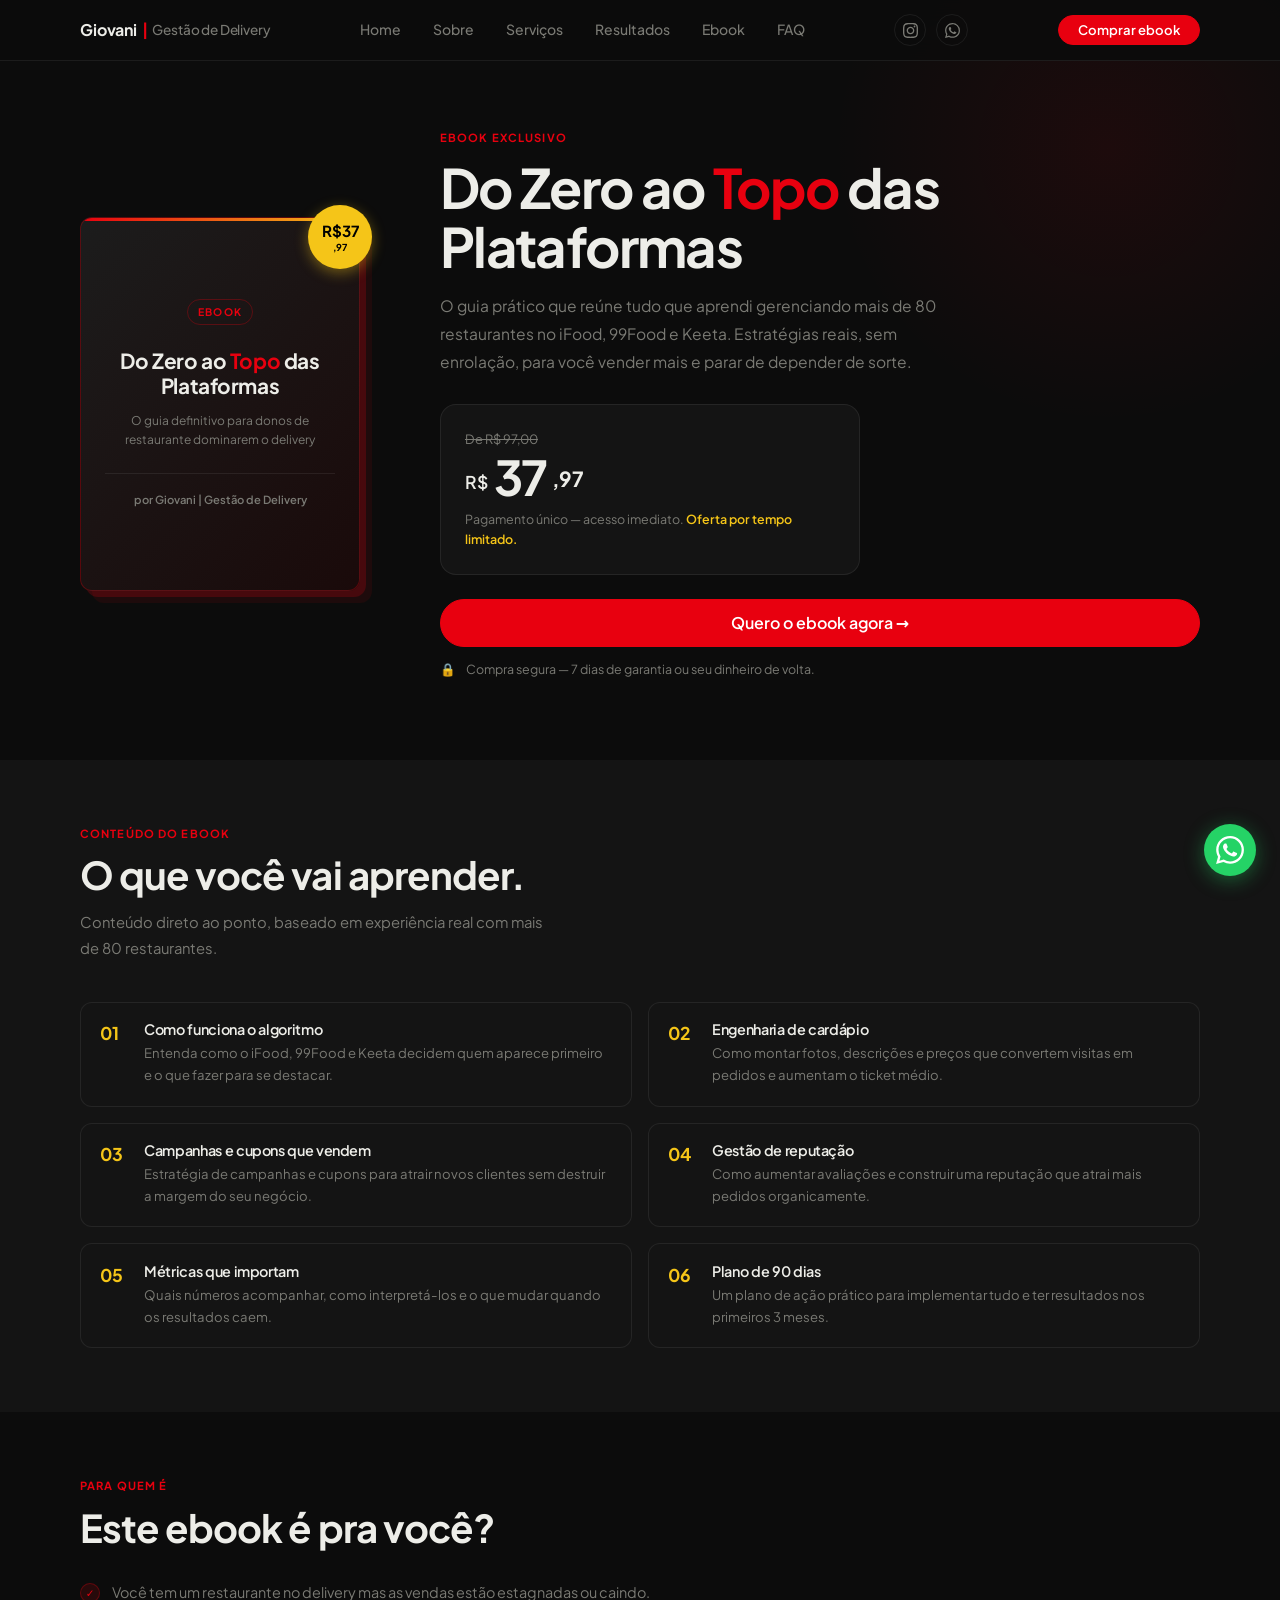
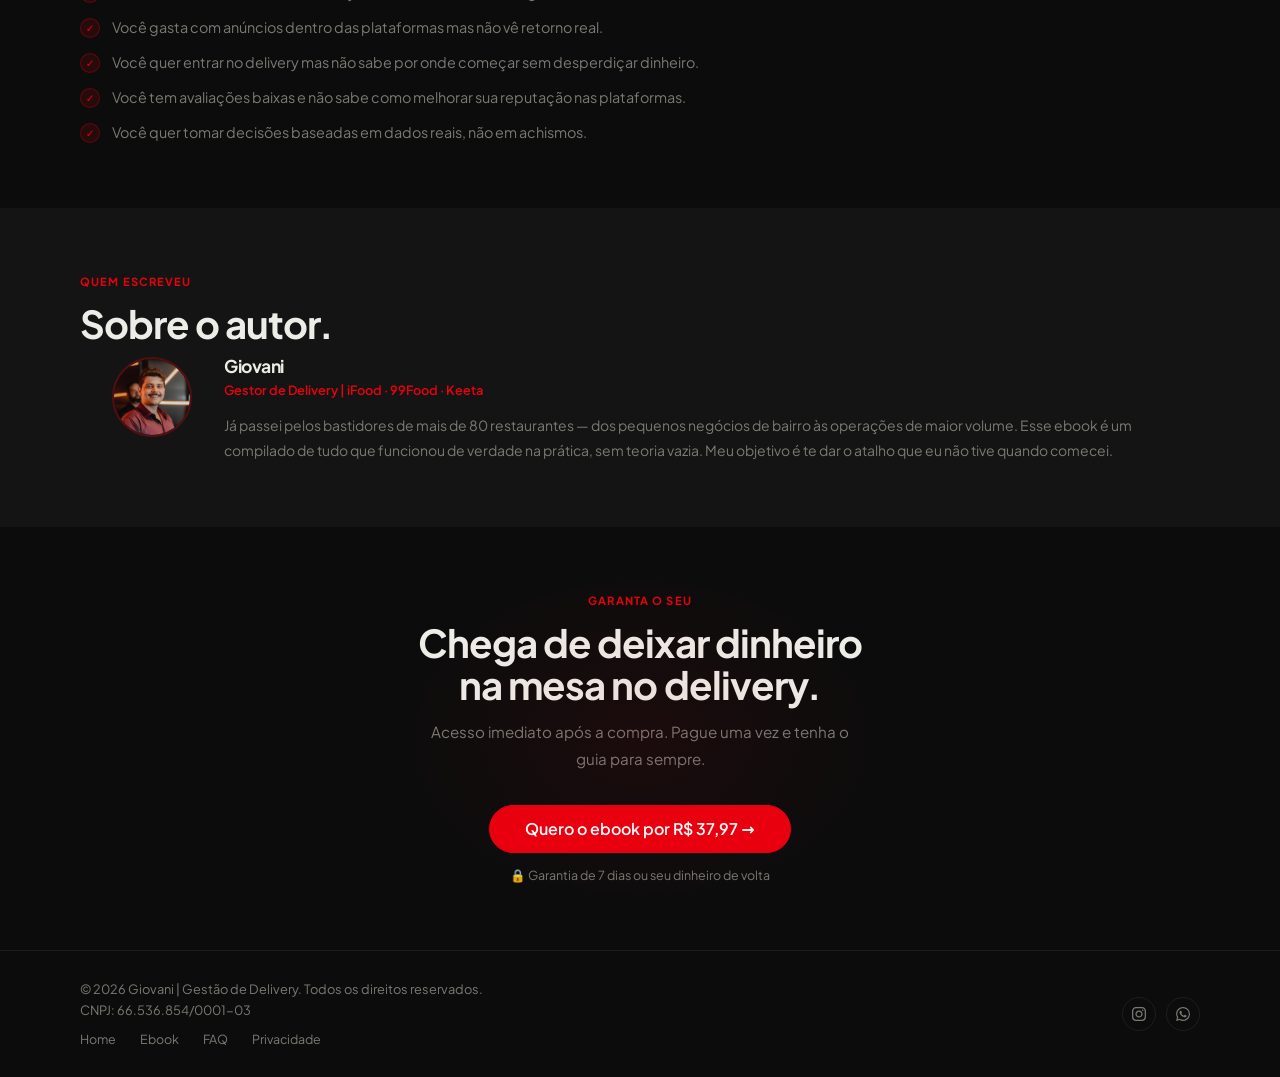
==== commit 886b3a0c: "Add files via upload" ====
--- a/ebook.html
+++ b/ebook.html
@@ -1,335 +1,334 @@
-<!DOCTYPE html>
-<html lang="pt-BR">
-<head>
-  <meta charset="UTF-8" />
-  <meta name="viewport" content="width=device-width, initial-scale=1.0" />
-  <title>Ebook Do Zero ao Topo das Plataformas | iFood, 99Food e Keeta</title>
-  <meta name="description" content="Guia prático para donos de restaurante venderem mais no iFood, 99Food e Keeta. Baseado na gestão de mais de 80 restaurantes. R$ 37,97, acesso imediato e garantia de 7 dias." />
-  <meta name="author" content="Giovani" />
-  <meta name="robots" content="index, follow, max-snippet:-1, max-image-preview:large, max-video-preview:-1" />
-  <meta name="theme-color" content="#0C0C0C" />
-  <link rel="canonical" href="https://giovanigestordedelivery.com.br/ebook" />
-  <link rel="alternate" hreflang="pt-BR" href="https://giovanigestordedelivery.com.br/ebook" />
-  <link rel="alternate" hreflang="x-default" href="https://giovanigestordedelivery.com.br/ebook" />
-  <meta name="geo.region" content="BR" />
-  <meta name="language" content="pt-BR" />
-
-  <meta property="og:type" content="website" />
-  <meta property="og:site_name" content="Giovani | Gestão de Delivery" />
-  <meta property="og:locale" content="pt_BR" />
-  <meta property="og:url" content="https://giovanigestordedelivery.com.br/ebook" />
-  <meta property="og:title" content="Ebook Do Zero ao Topo das Plataformas | iFood, 99Food e Keeta" />
-  <meta property="og:description" content="Guia prático para donos de restaurante venderem mais no iFood, 99Food e Keeta. Baseado na gestão de mais de 80 restaurantes. R$ 37,97, acesso imediato e garantia de 7 dias." />
-  <meta property="og:image" content="https://giovanigestordedelivery.com.br/assets/og-image.jpg" />
-  <meta property="og:image:width" content="1200" />
-  <meta property="og:image:height" content="630" />
-  <meta property="og:image:alt" content="Giovani, autor do ebook Do Zero ao Topo das Plataformas" />
-  <meta name="twitter:card" content="summary_large_image" />
-  <meta name="twitter:title" content="Ebook Do Zero ao Topo das Plataformas | iFood, 99Food e Keeta" />
-  <meta name="twitter:description" content="Guia prático para donos de restaurante venderem mais no iFood, 99Food e Keeta. Baseado na gestão de mais de 80 restaurantes. R$ 37,97, acesso imediato e garantia de 7 dias." />
-  <meta name="twitter:image" content="https://giovanigestordedelivery.com.br/assets/og-image.jpg" />
-  <link rel="icon" href="/favicon.ico" sizes="48x48" />
-  <link rel="icon" type="image/png" href="/favicon-48.png" sizes="48x48" />
-  <link rel="icon" type="image/png" href="/icon-192.png" sizes="192x192" />
-  <link rel="apple-touch-icon" href="/apple-touch-icon.png" />
-  <link rel="manifest" href="/site.webmanifest" />
-  <link rel="preconnect" href="https://fonts.googleapis.com" />
-  <link rel="preconnect" href="https://fonts.gstatic.com" crossorigin />
-  <link href="https://fonts.googleapis.com/css2?family=Plus+Jakarta+Sans:wght@400;500;600;700&display=swap" rel="stylesheet" />
-  <link rel="stylesheet" href="css/style.css" />
-  <style>
-    /* ── HERO ── */
-    .ebook-hero { padding-top: 6rem; padding-bottom: 4rem; overflow: hidden; position: relative; }
-    .ebook-hero::before {
-      content: ''; position: absolute; top: -20%; right: -10%;
-      width: min(600px,100vw); height: min(600px,100vw);
-      background: radial-gradient(circle, rgba(232,0,15,.08) 0%, transparent 65%);
-      pointer-events: none;
-    }
-    .ebook-hero-inner { display: flex; flex-direction: column; gap: 3rem; position: relative; z-index: 1; }
-
-    /* cover mockup */
-    .ebook-cover-wrap { width: 100%; max-width: 280px; margin: 0 auto; position: relative; }
-    .ebook-cover {
-      width: 100%; aspect-ratio: 3/4;
-      background: linear-gradient(135deg, var(--dark-3) 0%, #1a0a0a 100%);
-      border: 1px solid var(--orange-border); border-radius: 12px;
-      display: flex; flex-direction: column; align-items: center; justify-content: center;
-      padding: 2rem 1.5rem; text-align: center;
-      box-shadow: 6px 6px 0 rgba(232,0,15,.2), 12px 12px 0 rgba(232,0,15,.08);
-      position: relative; overflow: hidden;
-    }
-    .ebook-cover::before {
-      content: ''; position: absolute; top: 0; left: 0; right: 0; height: 3px;
-      background: linear-gradient(90deg, var(--orange), var(--yellow));
-    }
-    .ebook-cover-tag {
-      font-size: .65rem; font-weight: 700; letter-spacing: .12em; text-transform: uppercase;
-      color: var(--orange); border: 1px solid var(--orange-border);
-      padding: .2rem .6rem; border-radius: 50px; margin-bottom: 1.5rem;
-    }
-    .ebook-cover-title { font-size: 1.3rem; font-weight: 700; line-height: 1.2; letter-spacing: -.02em; color: var(--text); margin-bottom: .75rem; }
-    .ebook-cover-title span { color: var(--orange); }
-    .ebook-cover-sub { font-size: .75rem; color: var(--muted); line-height: 1.6; margin-bottom: 1.5rem; }
-    .ebook-cover-author { font-size: .7rem; font-weight: 600; color: var(--muted); border-top: 1px solid var(--border); padding-top: 1rem; width: 100%; }
-    .ebook-cover-badge {
-      position: absolute; top: -12px; right: -12px;
-      background: var(--yellow); color: #000; width: 64px; height: 64px;
-      border-radius: 50%; display: flex; flex-direction: column;
-      align-items: center; justify-content: center;
-      font-size: .6rem; font-weight: 700; text-align: center; line-height: 1.3;
-      box-shadow: 0 4px 14px rgba(245,197,24,.4);
-    }
-    .ebook-cover-badge strong { font-size: .95rem; display: block; }
-
-    /* content */
-    .ebook-content { flex: 1; }
-    .ebook-pretitle { font-size: .7rem; font-weight: 700; letter-spacing: .1em; text-transform: uppercase; color: var(--orange); margin-bottom: .75rem; }
-    .ebook-title { font-size: clamp(1.9rem, 6vw, 3.4rem); line-height: 1.08; letter-spacing: -.03em; margin-bottom: 1rem; }
-    .ebook-desc  { font-size: .975rem; color: var(--muted); line-height: 1.8; margin-bottom: 1.75rem; max-width: 500px; }
-
-    /* price box */
-    .ebook-price-box {
-      background: var(--dark-2); border: 1px solid var(--border);
-      border-radius: 16px; padding: 1.5rem; margin-bottom: 1.5rem; max-width: 420px;
-    }
-    .ebook-price-from  { font-size: .8rem; color: var(--muted); text-decoration: line-through; margin-bottom: .15rem; }
-    .ebook-price-main  { display: flex; align-items: flex-end; gap: .35rem; margin-bottom: .5rem; }
-    .ebook-price-curr  { font-size: 1.1rem; font-weight: 600; color: var(--text); padding-bottom: 4px; }
-    .ebook-price-value { font-size: 3rem; font-weight: 700; color: var(--text); line-height: 1; letter-spacing: -.03em; }
-    .ebook-price-cents { font-size: 1.3rem; font-weight: 700; color: var(--text); padding-bottom: 4px; }
-    .ebook-price-note  { font-size: .78rem; color: var(--muted); }
-    .ebook-price-note span { color: var(--yellow); font-weight: 600; }
-
-    .ebook-cta-wrap { display: flex; flex-direction: column; gap: .75rem; }
-    .btn-ebook { font-size: 1rem; padding: .95rem 2.2rem; text-align: center; display: inline-flex; align-items: center; justify-content: center; gap: 8px; }
-    .ebook-guarantee { display: flex; align-items: center; gap: .6rem; font-size: .78rem; color: var(--muted); }
-
-    /* modules */
-    .inside-grid { display: grid; grid-template-columns: 1fr; gap: 1rem; margin-top: 2.5rem; }
-    .inside-item {
-      display: flex; gap: 1rem; align-items: flex-start;
-      padding: 1.2rem; background: var(--dark-2);
-      border: 1px solid var(--border); border-radius: var(--radius-md);
-    }
-    .inside-num   { font-size: 1.1rem; font-weight: 700; color: var(--yellow); min-width: 28px; line-height: 1.3; }
-    .inside-title { font-size: .9rem; font-weight: 600; margin-bottom: .25rem; }
-    .inside-desc  { font-size: .82rem; color: var(--muted); line-height: 1.7; }
-
-    /* for who */
-    .forwho-list { margin-top: 2rem; display: flex; flex-direction: column; gap: .75rem; }
-    .forwho-item { display: flex; align-items: flex-start; gap: .75rem; font-size: .9rem; color: var(--muted); line-height: 1.6; }
-    .forwho-check {
-      width: 20px; height: 20px; border-radius: 50%;
-      background: var(--orange-dim); border: 1px solid var(--orange-border);
-      display: flex; align-items: center; justify-content: center;
-      color: var(--orange); font-size: .65rem; flex-shrink: 0; margin-top: 2px;
-    }
-
-    /* author */
-    .author-inner { display: flex; flex-direction: column; gap: 1.5rem; align-items: flex-start; }
-    .author-photo { width: 80px; height: 80px; object-fit: cover; object-position: center top; border-radius: 50%; border: 2px solid var(--orange-border); flex-shrink: 0; }
-    .author-name  { font-size: 1.1rem; font-weight: 700; margin-bottom: .2rem; }
-    .author-role  { font-size: .8rem; color: var(--orange); font-weight: 600; margin-bottom: .75rem; }
-    .author-bio   { font-size: .875rem; color: var(--muted); line-height: 1.8; }
-
-    /* cta bottom */
-    .cta-bottom { text-align: center; position: relative; overflow: hidden; }
-    .cta-bottom::before {
-      content: ''; position: absolute; top: 50%; left: 50%;
-      transform: translate(-50%,-50%); width: 500px; height: 350px;
-      background: radial-gradient(ellipse, rgba(232,0,15,.07) 0%, transparent 70%);
-      pointer-events: none;
-    }
-
-    .sec-title { font-size: clamp(1.6rem, 4vw, 2.4rem); margin-bottom: .75rem; }
-
-    /* responsive */
-    @media (min-width: 640px) {
-      .inside-grid  { grid-template-columns: repeat(2,1fr); }
-      .nav-socials  { display: flex; }
-    }
-    @media (min-width: 900px) {
-      .ebook-hero       { padding-top: 8rem; padding-bottom: 5rem; }
-      .ebook-hero-inner { flex-direction: row; align-items: center; gap: 5rem; }
-      .ebook-cover-wrap { max-width: 280px; flex-shrink: 0; margin: 0; }
-      .author-inner     { flex-direction: row; align-items: flex-start; gap: 2rem; }
-    }
-  </style>
-</head>
-
-<body>
-
-  <!-- WHATSAPP FLUTUANTE -->
-  <a href="https://wa.me/5518997632365?text=Ol%C3%A1%20Giovani!%20Vim%20pelo%20site%20e%20quero%20saber%20mais%20sobre%20o%20ebook." class="wa-float" target="_blank" rel="noopener noreferrer" aria-label="Falar no WhatsApp">
-    <svg viewBox="0 0 24 24"><path d="M17.472 14.382c-.297-.149-1.758-.867-2.03-.967-.273-.099-.471-.148-.67.15-.197.297-.767.966-.94 1.164-.173.199-.347.223-.644.075-.297-.15-1.255-.463-2.39-1.475-.883-.788-1.48-1.761-1.653-2.059-.173-.297-.018-.458.13-.606.134-.133.298-.347.446-.52.149-.174.198-.298.298-.497.099-.198.05-.371-.025-.52-.075-.149-.669-1.612-.916-2.207-.242-.579-.487-.5-.669-.51-.173-.008-.371-.01-.57-.01-.198 0-.52.074-.792.372-.272.297-1.04 1.016-1.04 2.479 0 1.462 1.065 2.875 1.213 3.074.149.198 2.096 3.2 5.077 4.487.709.306 1.262.489 1.694.625.712.227 1.36.195 1.871.118.571-.085 1.758-.719 2.006-1.413.248-.694.248-1.289.173-1.413-.074-.124-.272-.198-.57-.347m-5.421 7.403h-.004a9.87 9.87 0 01-5.031-1.378l-.361-.214-3.741.982.998-3.648-.235-.374a9.86 9.86 0 01-1.51-5.26c.001-5.45 4.436-9.884 9.888-9.884 2.64 0 5.122 1.03 6.988 2.898a9.825 9.825 0 012.893 6.994c-.003 5.45-4.437 9.884-9.885 9.884m8.413-18.297A11.815 11.815 0 0012.05 0C5.495 0 .16 5.335.157 11.892c0 2.096.547 4.142 1.588 5.945L.057 24l6.305-1.654a11.882 11.882 0 005.683 1.448h.005c6.554 0 11.89-5.335 11.893-11.893a11.821 11.821 0 00-3.48-8.413z"/></svg>
-  </a>
-
-  <!-- NAV -->
-  <header class="nav" role="banner">
-    <div class="nav-inner">
-      <a href="/" class="nav-logo">Giovani <span>|</span> <span class="nav-logo-sub">Gestão de Delivery</span></a>
-      <nav class="nav-links" aria-label="Menu principal">
-        <a href="/">Home</a>
-        <a href="/#sobre">Sobre</a>
-        <a href="/#servicos">Serviços</a>
-        <a href="/#resultados">Resultados</a>
-        <a href="/ebook.html">Ebook</a>
-        <a href="/#faq">FAQ</a>
-      </nav>
-      <div class="nav-socials">
-        <a href="https://www.instagram.com/giovani.ifood/" target="_blank" rel="noopener noreferrer" aria-label="Instagram">
-          <svg viewBox="0 0 24 24"><path d="M12 2.163c3.204 0 3.584.012 4.85.07 3.252.148 4.771 1.691 4.919 4.919.058 1.265.069 1.645.069 4.849 0 3.205-.012 3.584-.069 4.849-.149 3.225-1.664 4.771-4.919 4.919-1.266.058-1.644.07-4.85.07-3.204 0-3.584-.012-4.849-.07-3.26-.149-4.771-1.699-4.919-4.92-.058-1.265-.07-1.644-.07-4.849 0-3.204.013-3.583.07-4.849.149-3.227 1.664-4.771 4.919-4.919 1.266-.057 1.645-.069 4.849-.069zm0-2.163c-3.259 0-3.667.014-4.947.072-4.358.2-6.78 2.618-6.98 6.98-.059 1.281-.073 1.689-.073 4.948 0 3.259.014 3.668.072 4.948.2 4.358 2.618 6.78 6.98 6.98 1.281.058 1.689.072 4.948.072 3.259 0 3.668-.014 4.948-.072 4.354-.2 6.782-2.618 6.979-6.98.059-1.28.073-1.689.073-4.948 0-3.259-.014-3.667-.072-4.947-.196-4.354-2.617-6.78-6.979-6.98-1.281-.059-1.69-.073-4.949-.073zm0 5.838c-3.403 0-6.162 2.759-6.162 6.162s2.759 6.163 6.162 6.163 6.162-2.759 6.162-6.163c0-3.403-2.759-6.162-6.162-6.162zm0 10.162c-2.209 0-4-1.79-4-4 0-2.209 1.791-4 4-4s4 1.791 4 4c0 2.21-1.791 4-4 4zm6.406-11.845c-.796 0-1.441.645-1.441 1.44s.645 1.44 1.441 1.44c.795 0 1.439-.645 1.439-1.44s-.644-1.44-1.439-1.44z"/></svg>
-        </a>
-        <a href="https://wa.me/5518997632365?text=Ol%C3%A1%20Giovani!%20Vim%20pelo%20site%20e%20quero%20saber%20mais%20sobre%20o%20ebook." target="_blank" rel="noopener noreferrer" aria-label="WhatsApp">
-          <svg viewBox="0 0 24 24"><path d="M17.472 14.382c-.297-.149-1.758-.867-2.03-.967-.273-.099-.471-.148-.67.15-.197.297-.767.966-.94 1.164-.173.199-.347.223-.644.075-.297-.15-1.255-.463-2.39-1.475-.883-.788-1.48-1.761-1.653-2.059-.173-.297-.018-.458.13-.606.134-.133.298-.347.446-.52.149-.174.198-.298.298-.497.099-.198.05-.371-.025-.52-.075-.149-.669-1.612-.916-2.207-.242-.579-.487-.5-.669-.51-.173-.008-.371-.01-.57-.01-.198 0-.52.074-.792.372-.272.297-1.04 1.016-1.04 2.479 0 1.462 1.065 2.875 1.213 3.074.149.198 2.096 3.2 5.077 4.487.709.306 1.262.489 1.694.625.712.227 1.36.195 1.871.118.571-.085 1.758-.719 2.006-1.413.248-.694.248-1.289.173-1.413-.074-.124-.272-.198-.57-.347m-5.421 7.403h-.004a9.87 9.87 0 01-5.031-1.378l-.361-.214-3.741.982.998-3.648-.235-.374a9.86 9.86 0 01-1.51-5.26c.001-5.45 4.436-9.884 9.888-9.884 2.64 0 5.122 1.03 6.988 2.898a9.825 9.825 0 012.893 6.994c-.003 5.45-4.437 9.884-9.885 9.884m8.413-18.297A11.815 11.815 0 0012.05 0C5.495 0 .16 5.335.157 11.892c0 2.096.547 4.142 1.588 5.945L.057 24l6.305-1.654a11.882 11.882 0 005.683 1.448h.005c6.554 0 11.89-5.335 11.893-11.893a11.821 11.821 0 00-3.48-8.413z"/></svg>
-        </a>
-      </div>
-      <a href="https://pay.cakto.com.br/5x4yhgq_942705" class="btn btn-primary nav-cta" target="_blank" rel="noopener noreferrer">Comprar ebook</a>
-      <button class="nav-burger" id="burger" aria-label="Abrir menu" aria-expanded="false" aria-controls="nav-mobile">
-        <span></span><span></span><span></span>
-      </button>
-    </div>
-    <nav class="nav-mobile" id="nav-mobile" aria-label="Menu mobile">
-      <a href="/">Home</a>
-      <a href="/#sobre">Sobre</a>
-      <a href="/#servicos">Serviços</a>
-      <a href="/#resultados">Resultados</a>
-      <a href="/ebook.html">Ebook</a>
-      <a href="/#faq">FAQ</a>
-      <a href="https://pay.cakto.com.br/5x4yhgq_942705" target="_blank" rel="noopener noreferrer">🛒 Comprar ebook — R$ 37,97</a>
-    </nav>
-  </header>
-
-  <main>
-
-    <!-- HERO EBOOK -->
-    <section class="ebook-hero section" aria-label="Apresentação do ebook">
-      <div class="container">
-        <div class="ebook-hero-inner">
-          <div class="ebook-cover-wrap reveal">
-            <div class="ebook-cover">
-              <div class="ebook-cover-tag">Ebook</div>
-              <div class="ebook-cover-title">Do Zero ao <span>Topo</span> das Plataformas</div>
-              <p class="ebook-cover-sub">O guia definitivo para donos de restaurante dominarem o delivery</p>
-              <div class="ebook-cover-author">por Giovani | Gestão de Delivery</div>
-            </div>
-            <div class="ebook-cover-badge"><strong>R$37</strong>,97</div>
-          </div>
-
-          <div class="ebook-content">
-            <p class="ebook-pretitle">Ebook exclusivo</p>
-            <h1 class="ebook-title">Do Zero ao <span class="text-orange">Topo</span> das Plataformas</h1>
-            <p class="ebook-desc">O guia prático que reúne tudo que aprendi gerenciando mais de 80 restaurantes no iFood, 99Food e Keeta. Estratégias reais, sem enrolação, para você vender mais e parar de depender de sorte.</p>
-
-            <div class="ebook-price-box" id="comprar">
-              <p class="ebook-price-from">De R$ 97,00</p>
-              <div class="ebook-price-main">
-                <span class="ebook-price-curr">R$</span>
-                <span class="ebook-price-value">37</span>
-                <span class="ebook-price-cents">,97</span>
-              </div>
-              <p class="ebook-price-note">Pagamento único — acesso imediato. <span>Oferta por tempo limitado.</span></p>
-            </div>
-
-            <div class="ebook-cta-wrap">
-              <a href="https://pay.cakto.com.br/5x4yhgq_942705" class="btn btn-primary btn-ebook" target="_blank" rel="noopener noreferrer">Quero o ebook agora →</a>
-              <div class="ebook-guarantee"><span>🔒</span><span>Compra segura — 7 dias de garantia ou seu dinheiro de volta.</span></div>
-            </div>
-          </div>
-        </div>
-      </div>
-    </section>
-
-    <!-- MÓDULOS -->
-    <section class="section bg-alt" aria-labelledby="inside-title">
-      <div class="container">
-        <p class="section-label">Conteúdo do ebook</p>
-        <h2 class="sec-title" id="inside-title">O que você vai aprender.</h2>
-        <p class="text-muted" style="font-size:.925rem;max-width:480px;line-height:1.8;">Conteúdo direto ao ponto, baseado em experiência real com mais de 80 restaurantes.</p>
-        <div class="inside-grid">
-          <div class="inside-item reveal"><div class="inside-num">01</div><div><h3 class="inside-title">Como funciona o algoritmo</h3><p class="inside-desc">Entenda como o iFood, 99Food e Keeta decidem quem aparece primeiro e o que fazer para se destacar.</p></div></div>
-          <div class="inside-item reveal"><div class="inside-num">02</div><div><h3 class="inside-title">Engenharia de cardápio</h3><p class="inside-desc">Como montar fotos, descrições e preços que convertem visitas em pedidos e aumentam o ticket médio.</p></div></div>
-          <div class="inside-item reveal"><div class="inside-num">03</div><div><h3 class="inside-title">Campanhas e cupons que vendem</h3><p class="inside-desc">Estratégia de campanhas e cupons para atrair novos clientes sem destruir a margem do seu negócio.</p></div></div>
-          <div class="inside-item reveal"><div class="inside-num">04</div><div><h3 class="inside-title">Gestão de reputação</h3><p class="inside-desc">Como aumentar avaliações e construir uma reputação que atrai mais pedidos organicamente.</p></div></div>
-          <div class="inside-item reveal"><div class="inside-num">05</div><div><h3 class="inside-title">Métricas que importam</h3><p class="inside-desc">Quais números acompanhar, como interpretá-los e o que mudar quando os resultados caem.</p></div></div>
-          <div class="inside-item reveal"><div class="inside-num">06</div><div><h3 class="inside-title">Plano de 90 dias</h3><p class="inside-desc">Um plano de ação prático para implementar tudo e ter resultados nos primeiros 3 meses.</p></div></div>
-        </div>
-      </div>
-    </section>
-
-    <!-- PARA QUEM É -->
-    <section class="section" aria-labelledby="forwho-title">
-      <div class="container">
-        <p class="section-label">Para quem é</p>
-        <h2 class="sec-title" id="forwho-title">Este ebook é pra você?</h2>
-        <div class="forwho-list">
-          <div class="forwho-item reveal"><div class="forwho-check">✓</div><span>Você tem um restaurante no delivery mas as vendas estão estagnadas ou caindo.</span></div>
-          <div class="forwho-item reveal"><div class="forwho-check">✓</div><span>Você gasta com anúncios dentro das plataformas mas não vê retorno real.</span></div>
-          <div class="forwho-item reveal"><div class="forwho-check">✓</div><span>Você quer entrar no delivery mas não sabe por onde começar sem desperdiçar dinheiro.</span></div>
-          <div class="forwho-item reveal"><div class="forwho-check">✓</div><span>Você tem avaliações baixas e não sabe como melhorar sua reputação nas plataformas.</span></div>
-          <div class="forwho-item reveal"><div class="forwho-check">✓</div><span>Você quer tomar decisões baseadas em dados reais, não em achismos.</span></div>
-        </div>
-      </div>
-    </section>
-
-    <!-- AUTOR -->
-    <section class="section bg-alt" aria-labelledby="autor-title">
-      <div class="container">
-        <p class="section-label">Quem escreveu</p>
-        <h2 class="sec-title" id="autor-title">Sobre o autor.</h2>
-        <div class="author-inner reveal">
-          <picture><source srcset="assets/giovani.webp" type="image/webp" /><img src="assets/giovani.jpg" alt="Foto de Giovani" class="author-photo" width="800" height="1200" loading="lazy" decoding="async" /></picture>
-          <div>
-            <h3 class="author-name">Giovani</h3>
-            <p class="author-role">Gestor de Delivery | iFood · 99Food · Keeta</p>
-            <p class="author-bio">Já passei pelos bastidores de mais de 80 restaurantes — dos pequenos negócios de bairro às operações de maior volume. Esse ebook é um compilado de tudo que funcionou de verdade na prática, sem teoria vazia. Meu objetivo é te dar o atalho que eu não tive quando comecei.</p>
-          </div>
-        </div>
-      </div>
-    </section>
-
-    <!-- CTA FINAL -->
-    <section class="section cta-bottom" aria-labelledby="cta-ebook-title">
-      <div class="container">
-        <p class="section-label">Garanta o seu</p>
-        <h2 class="sec-title" id="cta-ebook-title">Chega de deixar dinheiro<br>na mesa no delivery.</h2>
-        <p class="text-muted" style="font-size:.95rem;max-width:420px;margin:0 auto 2rem;line-height:1.8;text-align:center;">Acesso imediato após a compra. Pague uma vez e tenha o guia para sempre.</p>
-        <div style="display:flex;flex-direction:column;align-items:center;gap:.75rem;">
-          <a href="https://pay.cakto.com.br/5x4yhgq_942705" class="btn btn-primary btn-ebook" target="_blank" rel="noopener noreferrer">Quero o ebook por R$ 37,97 →</a>
-          <span style="font-size:.78rem;color:var(--muted);">🔒 Garantia de 7 dias ou seu dinheiro de volta</span>
-        </div>
-      </div>
-    </section>
-
-  </main>
-
-  <!-- FOOTER -->
-  <footer class="footer" role="contentinfo">
-    <div class="footer-inner">
-      <div>
-        <p class="footer-copy">© 2026 Giovani | Gestão de Delivery. Todos os direitos reservados.<br>CNPJ: 66.536.854/0001-03</p>
-        <div style="display:flex;gap:1.5rem;margin-top:.5rem;">
-          <a href="/" style="font-size:.78rem;color:var(--muted);transition:color .2s;" onmouseover="this.style.color='var(--text)'" onmouseout="this.style.color='var(--muted)'">Home</a>
-          <a href="/ebook.html" style="font-size:.78rem;color:var(--muted);transition:color .2s;" onmouseover="this.style.color='var(--text)'" onmouseout="this.style.color='var(--muted)'">Ebook</a>
-          <a href="/#faq" style="font-size:.78rem;color:var(--muted);transition:color .2s;" onmouseover="this.style.color='var(--text)'" onmouseout="this.style.color='var(--muted)'">FAQ</a>
-        </div>
-      </div>
-      <div class="footer-socials">
-        <a href="https://www.instagram.com/giovani.ifood/" target="_blank" rel="noopener noreferrer" aria-label="Instagram">
-          <svg viewBox="0 0 24 24"><path d="M12 2.163c3.204 0 3.584.012 4.85.07 3.252.148 4.771 1.691 4.919 4.919.058 1.265.069 1.645.069 4.849 0 3.205-.012 3.584-.069 4.849-.149 3.225-1.664 4.771-4.919 4.919-1.266.058-1.644.07-4.85.07-3.204 0-3.584-.012-4.849-.07-3.26-.149-4.771-1.699-4.919-4.92-.058-1.265-.07-1.644-.07-4.849 0-3.204.013-3.583.07-4.849.149-3.227 1.664-4.771 4.919-4.919 1.266-.057 1.645-.069 4.849-.069zm0-2.163c-3.259 0-3.667.014-4.947.072-4.358.2-6.78 2.618-6.98 6.98-.059 1.281-.073 1.689-.073 4.948 0 3.259.014 3.668.072 4.948.2 4.358 2.618 6.78 6.98 6.98 1.281.058 1.689.072 4.948.072 3.259 0 3.668-.014 4.948-.072 4.354-.2 6.782-2.618 6.979-6.98.059-1.28.073-1.689.073-4.948 0-3.259-.014-3.667-.072-4.947-.196-4.354-2.617-6.78-6.979-6.98-1.281-.059-1.69-.073-4.949-.073zm0 5.838c-3.403 0-6.162 2.759-6.162 6.162s2.759 6.163 6.162 6.163 6.162-2.759 6.162-6.163c0-3.403-2.759-6.162-6.162-6.162zm0 10.162c-2.209 0-4-1.79-4-4 0-2.209 1.791-4 4-4s4 1.791 4 4c0 2.21-1.791 4-4 4zm6.406-11.845c-.796 0-1.441.645-1.441 1.44s.645 1.44 1.441 1.44c.795 0 1.439-.645 1.439-1.44s-.644-1.44-1.439-1.44z"/></svg>
-        </a>
-        <a href="https://wa.me/5518997632365?text=Ol%C3%A1%20Giovani!%20Vim%20pelo%20site%20e%20quero%20saber%20mais%20sobre%20o%20ebook." target="_blank" rel="noopener noreferrer" aria-label="WhatsApp">
-          <svg viewBox="0 0 24 24"><path d="M17.472 14.382c-.297-.149-1.758-.867-2.03-.967-.273-.099-.471-.148-.67.15-.197.297-.767.966-.94 1.164-.173.199-.347.223-.644.075-.297-.15-1.255-.463-2.39-1.475-.883-.788-1.48-1.761-1.653-2.059-.173-.297-.018-.458.13-.606.134-.133.298-.347.446-.52.149-.174.198-.298.298-.497.099-.198.05-.371-.025-.52-.075-.149-.669-1.612-.916-2.207-.242-.579-.487-.5-.669-.51-.173-.008-.371-.01-.57-.01-.198 0-.52.074-.792.372-.272.297-1.04 1.016-1.04 2.479 0 1.462 1.065 2.875 1.213 3.074.149.198 2.096 3.2 5.077 4.487.709.306 1.262.489 1.694.625.712.227 1.36.195 1.871.118.571-.085 1.758-.719 2.006-1.413.248-.694.248-1.289.173-1.413-.074-.124-.272-.198-.57-.347m-5.421 7.403h-.004a9.87 9.87 0 01-5.031-1.378l-.361-.214-3.741.982.998-3.648-.235-.374a9.86 9.86 0 01-1.51-5.26c.001-5.45 4.436-9.884 9.888-9.884 2.64 0 5.122 1.03 6.988 2.898a9.825 9.825 0 012.893 6.994c-.003 5.45-4.437 9.884-9.885 9.884m8.413-18.297A11.815 11.815 0 0012.05 0C5.495 0 .16 5.335.157 11.892c0 2.096.547 4.142 1.588 5.945L.057 24l6.305-1.654a11.882 11.882 0 005.683 1.448h.005c6.554 0 11.89-5.335 11.893-11.893a11.821 11.821 0 00-3.48-8.413z"/></svg>
-        </a>
-      </div>
-    </div>
-  </footer>
-
-  <script type="application/ld+json">
-  {"@context": "https://schema.org", "@graph": [{"@type": "Product", "@id": "https://giovanigestordedelivery.com.br/ebook#product", "name": "Do Zero ao Topo das Plataformas", "description": "Guia prático para donos de restaurante dominarem o iFood, 99Food e Keeta, com estratégias de cardápio, campanhas, reputação, métricas e um plano de 90 dias.", "image": "https://giovanigestordedelivery.com.br/assets/giovani.png", "category": "Ebook", "brand": {"@type": "Brand", "name": "Giovani | Gestão de Delivery"}, "author": {"@id": "https://giovanigestordedelivery.com.br/#giovani"}, "inLanguage": "pt-BR", "offers": {"@type": "Offer", "url": "https://pay.cakto.com.br/5x4yhgq_942705", "price": "37.97", "priceCurrency": "BRL", "availability": "https://schema.org/InStock", "seller": {"@id": "https://giovanigestordedelivery.com.br/#organization"}}}, {"@type": "Book", "@id": "https://giovanigestordedelivery.com.br/ebook#book", "name": "Do Zero ao Topo das Plataformas", "bookFormat": "https://schema.org/EBook", "inLanguage": "pt-BR", "author": {"@type": "Person", "@id": "https://giovanigestordedelivery.com.br/#giovani", "name": "Giovani"}, "about": ["iFood", "99Food", "Keeta", "Gestão de delivery"]}, {"@type": "BreadcrumbList", "itemListElement": [{"@type": "ListItem", "position": 1, "name": "Início", "item": "https://giovanigestordedelivery.com.br/"}, {"@type": "ListItem", "position": 2, "name": "Ebook", "item": "https://giovanigestordedelivery.com.br/ebook"}]}, {"@type": "WebPage", "@id": "https://giovanigestordedelivery.com.br/ebook#webpage", "url": "https://giovanigestordedelivery.com.br/ebook", "name": "Ebook Do Zero ao Topo das Plataformas | iFood, 99Food e Keeta", "inLanguage": "pt-BR", "isPartOf": {"@id": "https://giovanigestordedelivery.com.br/#website"}, "mainEntity": {"@id": "https://giovanigestordedelivery.com.br/ebook#product"}}, {"@type": "Person", "@id": "https://giovanigestordedelivery.com.br/#giovani", "name": "Giovani", "jobTitle": "Gestor de Delivery", "url": "https://giovanigestordedelivery.com.br/", "worksFor": {"@id": "https://giovanigestordedelivery.com.br/#organization"}}, {"@type": ["Organization", "ProfessionalService"], "@id": "https://giovanigestordedelivery.com.br/#organization", "name": "Giovani | Gestão de Delivery", "url": "https://giovanigestordedelivery.com.br/"}]}
-  </script>
-
-  <script src="js/main.js" defer></script>
-</body>
-</html>
+<!DOCTYPE html>
+<html lang="pt-BR">
+<head>
+  <meta charset="UTF-8" />
+  <meta name="viewport" content="width=device-width, initial-scale=1.0" />
+  <title>Ebook Do Zero ao Topo das Plataformas | iFood, 99Food e Keeta</title>
+  <meta name="description" content="Guia prático para donos de restaurante venderem mais no iFood, 99Food e Keeta. Baseado na gestão de mais de 80 restaurantes. R$ 37,97, acesso imediato e garantia de 7 dias." />
+  <meta name="author" content="Giovani" />
+  <meta name="robots" content="index, follow, max-snippet:-1, max-image-preview:large, max-video-preview:-1" />
+  <meta name="theme-color" content="#0C0C0C" />
+  <link rel="canonical" href="https://giovanigestordedelivery.com.br/ebook" />
+  <link rel="alternate" hreflang="pt-BR" href="https://giovanigestordedelivery.com.br/ebook" />
+  <link rel="alternate" hreflang="x-default" href="https://giovanigestordedelivery.com.br/ebook" />
+  <meta name="geo.region" content="BR" />
+  <meta name="language" content="pt-BR" />
+
+  <meta property="og:type" content="website" />
+  <meta property="og:site_name" content="Giovani | Gestão de Delivery" />
+  <meta property="og:locale" content="pt_BR" />
+  <meta property="og:url" content="https://giovanigestordedelivery.com.br/ebook" />
+  <meta property="og:title" content="Ebook Do Zero ao Topo das Plataformas | iFood, 99Food e Keeta" />
+  <meta property="og:description" content="Guia prático para donos de restaurante venderem mais no iFood, 99Food e Keeta. Baseado na gestão de mais de 80 restaurantes. R$ 37,97, acesso imediato e garantia de 7 dias." />
+  <meta property="og:image" content="https://giovanigestordedelivery.com.br/assets/og-image.jpg" />
+  <meta property="og:image:width" content="1200" />
+  <meta property="og:image:height" content="630" />
+  <meta property="og:image:alt" content="Giovani, autor do ebook Do Zero ao Topo das Plataformas" />
+  <meta name="twitter:card" content="summary_large_image" />
+  <meta name="twitter:title" content="Ebook Do Zero ao Topo das Plataformas | iFood, 99Food e Keeta" />
+  <meta name="twitter:description" content="Guia prático para donos de restaurante venderem mais no iFood, 99Food e Keeta. Baseado na gestão de mais de 80 restaurantes. R$ 37,97, acesso imediato e garantia de 7 dias." />
+  <meta name="twitter:image" content="https://giovanigestordedelivery.com.br/assets/og-image.jpg" />
+  <link rel="icon" href="/favicon.ico" sizes="48x48" />
+  <link rel="icon" type="image/png" href="/favicon-48.png" sizes="48x48" />
+  <link rel="icon" type="image/png" href="/icon-192.png" sizes="192x192" />
+  <link rel="apple-touch-icon" href="/apple-touch-icon.png" />
+  <link rel="manifest" href="/site.webmanifest" />
+  <link rel="preload" href="/fonts/plus-jakarta-sans-latin.woff2" as="font" type="font/woff2" crossorigin />
+  <link rel="stylesheet" href="css/style.css" />
+  <style>
+    /* ── HERO ── */
+    .ebook-hero { padding-top: 6rem; padding-bottom: 4rem; overflow: hidden; position: relative; }
+    .ebook-hero::before {
+      content: ''; position: absolute; top: -20%; right: -10%;
+      width: min(600px,100vw); height: min(600px,100vw);
+      background: radial-gradient(circle, rgba(232,0,15,.08) 0%, transparent 65%);
+      pointer-events: none;
+    }
+    .ebook-hero-inner { display: flex; flex-direction: column; gap: 3rem; position: relative; z-index: 1; }
+
+    /* cover mockup */
+    .ebook-cover-wrap { width: 100%; max-width: 280px; margin: 0 auto; position: relative; }
+    .ebook-cover {
+      width: 100%; aspect-ratio: 3/4;
+      background: linear-gradient(135deg, var(--dark-3) 0%, #1a0a0a 100%);
+      border: 1px solid var(--orange-border); border-radius: 12px;
+      display: flex; flex-direction: column; align-items: center; justify-content: center;
+      padding: 2rem 1.5rem; text-align: center;
+      box-shadow: 6px 6px 0 rgba(232,0,15,.2), 12px 12px 0 rgba(232,0,15,.08);
+      position: relative; overflow: hidden;
+    }
+    .ebook-cover::before {
+      content: ''; position: absolute; top: 0; left: 0; right: 0; height: 3px;
+      background: linear-gradient(90deg, var(--orange), var(--yellow));
+    }
+    .ebook-cover-tag {
+      font-size: .65rem; font-weight: 700; letter-spacing: .12em; text-transform: uppercase;
+      color: var(--orange); border: 1px solid var(--orange-border);
+      padding: .2rem .6rem; border-radius: 50px; margin-bottom: 1.5rem;
+    }
+    .ebook-cover-title { font-size: 1.3rem; font-weight: 700; line-height: 1.2; letter-spacing: -.02em; color: var(--text); margin-bottom: .75rem; }
+    .ebook-cover-title span { color: var(--orange); }
+    .ebook-cover-sub { font-size: .75rem; color: var(--muted); line-height: 1.6; margin-bottom: 1.5rem; }
+    .ebook-cover-author { font-size: .7rem; font-weight: 600; color: var(--muted); border-top: 1px solid var(--border); padding-top: 1rem; width: 100%; }
+    .ebook-cover-badge {
+      position: absolute; top: -12px; right: -12px;
+      background: var(--yellow); color: #000; width: 64px; height: 64px;
+      border-radius: 50%; display: flex; flex-direction: column;
+      align-items: center; justify-content: center;
+      font-size: .6rem; font-weight: 700; text-align: center; line-height: 1.3;
+      box-shadow: 0 4px 14px rgba(245,197,24,.4);
+    }
+    .ebook-cover-badge strong { font-size: .95rem; display: block; }
+
+    /* content */
+    .ebook-content { flex: 1; }
+    .ebook-pretitle { font-size: .7rem; font-weight: 700; letter-spacing: .1em; text-transform: uppercase; color: var(--orange); margin-bottom: .75rem; }
+    .ebook-title { font-size: clamp(1.9rem, 6vw, 3.4rem); line-height: 1.08; letter-spacing: -.03em; margin-bottom: 1rem; }
+    .ebook-desc  { font-size: .975rem; color: var(--muted); line-height: 1.8; margin-bottom: 1.75rem; max-width: 500px; }
+
+    /* price box */
+    .ebook-price-box {
+      background: var(--dark-2); border: 1px solid var(--border);
+      border-radius: 16px; padding: 1.5rem; margin-bottom: 1.5rem; max-width: 420px;
+    }
+    .ebook-price-from  { font-size: .8rem; color: var(--muted); text-decoration: line-through; margin-bottom: .15rem; }
+    .ebook-price-main  { display: flex; align-items: flex-end; gap: .35rem; margin-bottom: .5rem; }
+    .ebook-price-curr  { font-size: 1.1rem; font-weight: 600; color: var(--text); padding-bottom: 4px; }
+    .ebook-price-value { font-size: 3rem; font-weight: 700; color: var(--text); line-height: 1; letter-spacing: -.03em; }
+    .ebook-price-cents { font-size: 1.3rem; font-weight: 700; color: var(--text); padding-bottom: 4px; }
+    .ebook-price-note  { font-size: .78rem; color: var(--muted); }
+    .ebook-price-note span { color: var(--yellow); font-weight: 600; }
+
+    .ebook-cta-wrap { display: flex; flex-direction: column; gap: .75rem; }
+    .btn-ebook { font-size: 1rem; padding: .95rem 2.2rem; text-align: center; display: inline-flex; align-items: center; justify-content: center; gap: 8px; }
+    .ebook-guarantee { display: flex; align-items: center; gap: .6rem; font-size: .78rem; color: var(--muted); }
+
+    /* modules */
+    .inside-grid { display: grid; grid-template-columns: 1fr; gap: 1rem; margin-top: 2.5rem; }
+    .inside-item {
+      display: flex; gap: 1rem; align-items: flex-start;
+      padding: 1.2rem; background: var(--dark-2);
+      border: 1px solid var(--border); border-radius: var(--radius-md);
+    }
+    .inside-num   { font-size: 1.1rem; font-weight: 700; color: var(--yellow); min-width: 28px; line-height: 1.3; }
+    .inside-title { font-size: .9rem; font-weight: 600; margin-bottom: .25rem; }
+    .inside-desc  { font-size: .82rem; color: var(--muted); line-height: 1.7; }
+
+    /* for who */
+    .forwho-list { margin-top: 2rem; display: flex; flex-direction: column; gap: .75rem; }
+    .forwho-item { display: flex; align-items: flex-start; gap: .75rem; font-size: .9rem; color: var(--muted); line-height: 1.6; }
+    .forwho-check {
+      width: 20px; height: 20px; border-radius: 50%;
+      background: var(--orange-dim); border: 1px solid var(--orange-border);
+      display: flex; align-items: center; justify-content: center;
+      color: var(--orange); font-size: .65rem; flex-shrink: 0; margin-top: 2px;
+    }
+
+    /* author */
+    .author-inner { display: flex; flex-direction: column; gap: 1.5rem; align-items: flex-start; }
+    .author-photo { width: 80px; height: 80px; object-fit: cover; object-position: center top; border-radius: 50%; border: 2px solid var(--orange-border); flex-shrink: 0; }
+    .author-name  { font-size: 1.1rem; font-weight: 700; margin-bottom: .2rem; }
+    .author-role  { font-size: .8rem; color: var(--orange); font-weight: 600; margin-bottom: .75rem; }
+    .author-bio   { font-size: .875rem; color: var(--muted); line-height: 1.8; }
+
+    /* cta bottom */
+    .cta-bottom { text-align: center; position: relative; overflow: hidden; }
+    .cta-bottom::before {
+      content: ''; position: absolute; top: 50%; left: 50%;
+      transform: translate(-50%,-50%); width: 500px; height: 350px;
+      background: radial-gradient(ellipse, rgba(232,0,15,.07) 0%, transparent 70%);
+      pointer-events: none;
+    }
+
+    .sec-title { font-size: clamp(1.6rem, 4vw, 2.4rem); margin-bottom: .75rem; }
+
+    /* responsive */
+    @media (min-width: 640px) {
+      .inside-grid  { grid-template-columns: repeat(2,1fr); }
+      .nav-socials  { display: flex; }
+    }
+    @media (min-width: 900px) {
+      .ebook-hero       { padding-top: 8rem; padding-bottom: 5rem; }
+      .ebook-hero-inner { flex-direction: row; align-items: center; gap: 5rem; }
+      .ebook-cover-wrap { max-width: 280px; flex-shrink: 0; margin: 0; }
+      .author-inner     { flex-direction: row; align-items: flex-start; gap: 2rem; }
+    }
+  </style>
+</head>
+
+<body>
+
+  <!-- WHATSAPP FLUTUANTE -->
+  <a href="https://wa.me/5518997632365?text=Ol%C3%A1%20Giovani!%20Vim%20pelo%20site%20e%20quero%20saber%20mais%20sobre%20o%20ebook." class="wa-float" target="_blank" rel="noopener noreferrer" aria-label="Falar no WhatsApp">
+    <svg viewBox="0 0 24 24"><path d="M17.472 14.382c-.297-.149-1.758-.867-2.03-.967-.273-.099-.471-.148-.67.15-.197.297-.767.966-.94 1.164-.173.199-.347.223-.644.075-.297-.15-1.255-.463-2.39-1.475-.883-.788-1.48-1.761-1.653-2.059-.173-.297-.018-.458.13-.606.134-.133.298-.347.446-.52.149-.174.198-.298.298-.497.099-.198.05-.371-.025-.52-.075-.149-.669-1.612-.916-2.207-.242-.579-.487-.5-.669-.51-.173-.008-.371-.01-.57-.01-.198 0-.52.074-.792.372-.272.297-1.04 1.016-1.04 2.479 0 1.462 1.065 2.875 1.213 3.074.149.198 2.096 3.2 5.077 4.487.709.306 1.262.489 1.694.625.712.227 1.36.195 1.871.118.571-.085 1.758-.719 2.006-1.413.248-.694.248-1.289.173-1.413-.074-.124-.272-.198-.57-.347m-5.421 7.403h-.004a9.87 9.87 0 01-5.031-1.378l-.361-.214-3.741.982.998-3.648-.235-.374a9.86 9.86 0 01-1.51-5.26c.001-5.45 4.436-9.884 9.888-9.884 2.64 0 5.122 1.03 6.988 2.898a9.825 9.825 0 012.893 6.994c-.003 5.45-4.437 9.884-9.885 9.884m8.413-18.297A11.815 11.815 0 0012.05 0C5.495 0 .16 5.335.157 11.892c0 2.096.547 4.142 1.588 5.945L.057 24l6.305-1.654a11.882 11.882 0 005.683 1.448h.005c6.554 0 11.89-5.335 11.893-11.893a11.821 11.821 0 00-3.48-8.413z"/></svg>
+  </a>
+
+  <!-- NAV -->
+  <header class="nav" role="banner">
+    <div class="nav-inner">
+      <a href="/" class="nav-logo">Giovani <span>|</span> <span class="nav-logo-sub">Gestão de Delivery</span></a>
+      <nav class="nav-links" aria-label="Menu principal">
+        <a href="/">Home</a>
+        <a href="/#sobre">Sobre</a>
+        <a href="/#servicos">Serviços</a>
+        <a href="/#resultados">Resultados</a>
+        <a href="/ebook">Ebook</a>
+        <a href="/#faq">FAQ</a>
+      </nav>
+      <div class="nav-socials">
+        <a href="https://www.instagram.com/giovani.ifood/" target="_blank" rel="noopener noreferrer" aria-label="Instagram">
+          <svg viewBox="0 0 24 24"><path d="M12 2.163c3.204 0 3.584.012 4.85.07 3.252.148 4.771 1.691 4.919 4.919.058 1.265.069 1.645.069 4.849 0 3.205-.012 3.584-.069 4.849-.149 3.225-1.664 4.771-4.919 4.919-1.266.058-1.644.07-4.85.07-3.204 0-3.584-.012-4.849-.07-3.26-.149-4.771-1.699-4.919-4.92-.058-1.265-.07-1.644-.07-4.849 0-3.204.013-3.583.07-4.849.149-3.227 1.664-4.771 4.919-4.919 1.266-.057 1.645-.069 4.849-.069zm0-2.163c-3.259 0-3.667.014-4.947.072-4.358.2-6.78 2.618-6.98 6.98-.059 1.281-.073 1.689-.073 4.948 0 3.259.014 3.668.072 4.948.2 4.358 2.618 6.78 6.98 6.98 1.281.058 1.689.072 4.948.072 3.259 0 3.668-.014 4.948-.072 4.354-.2 6.782-2.618 6.979-6.98.059-1.28.073-1.689.073-4.948 0-3.259-.014-3.667-.072-4.947-.196-4.354-2.617-6.78-6.979-6.98-1.281-.059-1.69-.073-4.949-.073zm0 5.838c-3.403 0-6.162 2.759-6.162 6.162s2.759 6.163 6.162 6.163 6.162-2.759 6.162-6.163c0-3.403-2.759-6.162-6.162-6.162zm0 10.162c-2.209 0-4-1.79-4-4 0-2.209 1.791-4 4-4s4 1.791 4 4c0 2.21-1.791 4-4 4zm6.406-11.845c-.796 0-1.441.645-1.441 1.44s.645 1.44 1.441 1.44c.795 0 1.439-.645 1.439-1.44s-.644-1.44-1.439-1.44z"/></svg>
+        </a>
+        <a href="https://wa.me/5518997632365?text=Ol%C3%A1%20Giovani!%20Vim%20pelo%20site%20e%20quero%20saber%20mais%20sobre%20o%20ebook." target="_blank" rel="noopener noreferrer" aria-label="WhatsApp">
+          <svg viewBox="0 0 24 24"><path d="M17.472 14.382c-.297-.149-1.758-.867-2.03-.967-.273-.099-.471-.148-.67.15-.197.297-.767.966-.94 1.164-.173.199-.347.223-.644.075-.297-.15-1.255-.463-2.39-1.475-.883-.788-1.48-1.761-1.653-2.059-.173-.297-.018-.458.13-.606.134-.133.298-.347.446-.52.149-.174.198-.298.298-.497.099-.198.05-.371-.025-.52-.075-.149-.669-1.612-.916-2.207-.242-.579-.487-.5-.669-.51-.173-.008-.371-.01-.57-.01-.198 0-.52.074-.792.372-.272.297-1.04 1.016-1.04 2.479 0 1.462 1.065 2.875 1.213 3.074.149.198 2.096 3.2 5.077 4.487.709.306 1.262.489 1.694.625.712.227 1.36.195 1.871.118.571-.085 1.758-.719 2.006-1.413.248-.694.248-1.289.173-1.413-.074-.124-.272-.198-.57-.347m-5.421 7.403h-.004a9.87 9.87 0 01-5.031-1.378l-.361-.214-3.741.982.998-3.648-.235-.374a9.86 9.86 0 01-1.51-5.26c.001-5.45 4.436-9.884 9.888-9.884 2.64 0 5.122 1.03 6.988 2.898a9.825 9.825 0 012.893 6.994c-.003 5.45-4.437 9.884-9.885 9.884m8.413-18.297A11.815 11.815 0 0012.05 0C5.495 0 .16 5.335.157 11.892c0 2.096.547 4.142 1.588 5.945L.057 24l6.305-1.654a11.882 11.882 0 005.683 1.448h.005c6.554 0 11.89-5.335 11.893-11.893a11.821 11.821 0 00-3.48-8.413z"/></svg>
+        </a>
+      </div>
+      <a href="https://pay.cakto.com.br/5x4yhgq_942705" class="btn btn-primary nav-cta" target="_blank" rel="noopener noreferrer">Comprar ebook</a>
+      <button class="nav-burger" id="burger" aria-label="Abrir menu" aria-expanded="false" aria-controls="nav-mobile">
+        <span></span><span></span><span></span>
+      </button>
+    </div>
+    <nav class="nav-mobile" id="nav-mobile" aria-label="Menu mobile">
+      <a href="/">Home</a>
+      <a href="/#sobre">Sobre</a>
+      <a href="/#servicos">Serviços</a>
+      <a href="/#resultados">Resultados</a>
+      <a href="/ebook">Ebook</a>
+      <a href="/#faq">FAQ</a>
+      <a href="https://pay.cakto.com.br/5x4yhgq_942705" target="_blank" rel="noopener noreferrer">🛒 Comprar ebook — R$ 37,97</a>
+    </nav>
+  </header>
+
+  <main>
+
+    <!-- HERO EBOOK -->
+    <section class="ebook-hero section" aria-label="Apresentação do ebook">
+      <div class="container">
+        <div class="ebook-hero-inner">
+          <div class="ebook-cover-wrap reveal">
+            <div class="ebook-cover">
+              <div class="ebook-cover-tag">Ebook</div>
+              <div class="ebook-cover-title">Do Zero ao <span>Topo</span> das Plataformas</div>
+              <p class="ebook-cover-sub">O guia definitivo para donos de restaurante dominarem o delivery</p>
+              <div class="ebook-cover-author">por Giovani | Gestão de Delivery</div>
+            </div>
+            <div class="ebook-cover-badge"><strong>R$37</strong>,97</div>
+          </div>
+
+          <div class="ebook-content">
+            <p class="ebook-pretitle">Ebook exclusivo</p>
+            <h1 class="ebook-title">Do Zero ao <span class="text-orange">Topo</span> das Plataformas</h1>
+            <p class="ebook-desc">O guia prático que reúne tudo que aprendi gerenciando mais de 80 restaurantes no iFood, 99Food e Keeta. Estratégias reais, sem enrolação, para você vender mais e parar de depender de sorte.</p>
+
+            <div class="ebook-price-box" id="comprar">
+              <p class="ebook-price-from">De R$ 97,00</p>
+              <div class="ebook-price-main">
+                <span class="ebook-price-curr">R$</span>
+                <span class="ebook-price-value">37</span>
+                <span class="ebook-price-cents">,97</span>
+              </div>
+              <p class="ebook-price-note">Pagamento único — acesso imediato. <span>Oferta por tempo limitado.</span></p>
+            </div>
+
+            <div class="ebook-cta-wrap">
+              <a href="https://pay.cakto.com.br/5x4yhgq_942705" class="btn btn-primary btn-ebook" target="_blank" rel="noopener noreferrer">Quero o ebook agora →</a>
+              <div class="ebook-guarantee"><span>🔒</span><span>Compra segura — 7 dias de garantia ou seu dinheiro de volta.</span></div>
+            </div>
+          </div>
+        </div>
+      </div>
+    </section>
+
+    <!-- MÓDULOS -->
+    <section class="section bg-alt" aria-labelledby="inside-title">
+      <div class="container">
+        <p class="section-label">Conteúdo do ebook</p>
+        <h2 class="sec-title" id="inside-title">O que você vai aprender.</h2>
+        <p class="text-muted" style="font-size:.925rem;max-width:480px;line-height:1.8;">Conteúdo direto ao ponto, baseado em experiência real com mais de 80 restaurantes.</p>
+        <div class="inside-grid">
+          <div class="inside-item reveal"><div class="inside-num">01</div><div><h3 class="inside-title">Como funciona o algoritmo</h3><p class="inside-desc">Entenda como o iFood, 99Food e Keeta decidem quem aparece primeiro e o que fazer para se destacar.</p></div></div>
+          <div class="inside-item reveal"><div class="inside-num">02</div><div><h3 class="inside-title">Engenharia de cardápio</h3><p class="inside-desc">Como montar fotos, descrições e preços que convertem visitas em pedidos e aumentam o ticket médio.</p></div></div>
+          <div class="inside-item reveal"><div class="inside-num">03</div><div><h3 class="inside-title">Campanhas e cupons que vendem</h3><p class="inside-desc">Estratégia de campanhas e cupons para atrair novos clientes sem destruir a margem do seu negócio.</p></div></div>
+          <div class="inside-item reveal"><div class="inside-num">04</div><div><h3 class="inside-title">Gestão de reputação</h3><p class="inside-desc">Como aumentar avaliações e construir uma reputação que atrai mais pedidos organicamente.</p></div></div>
+          <div class="inside-item reveal"><div class="inside-num">05</div><div><h3 class="inside-title">Métricas que importam</h3><p class="inside-desc">Quais números acompanhar, como interpretá-los e o que mudar quando os resultados caem.</p></div></div>
+          <div class="inside-item reveal"><div class="inside-num">06</div><div><h3 class="inside-title">Plano de 90 dias</h3><p class="inside-desc">Um plano de ação prático para implementar tudo e ter resultados nos primeiros 3 meses.</p></div></div>
+        </div>
+      </div>
+    </section>
+
+    <!-- PARA QUEM É -->
+    <section class="section" aria-labelledby="forwho-title">
+      <div class="container">
+        <p class="section-label">Para quem é</p>
+        <h2 class="sec-title" id="forwho-title">Este ebook é pra você?</h2>
+        <div class="forwho-list">
+          <div class="forwho-item reveal"><div class="forwho-check">✓</div><span>Você tem um restaurante no delivery mas as vendas estão estagnadas ou caindo.</span></div>
+          <div class="forwho-item reveal"><div class="forwho-check">✓</div><span>Você gasta com anúncios dentro das plataformas mas não vê retorno real.</span></div>
+          <div class="forwho-item reveal"><div class="forwho-check">✓</div><span>Você quer entrar no delivery mas não sabe por onde começar sem desperdiçar dinheiro.</span></div>
+          <div class="forwho-item reveal"><div class="forwho-check">✓</div><span>Você tem avaliações baixas e não sabe como melhorar sua reputação nas plataformas.</span></div>
+          <div class="forwho-item reveal"><div class="forwho-check">✓</div><span>Você quer tomar decisões baseadas em dados reais, não em achismos.</span></div>
+        </div>
+      </div>
+    </section>
+
+    <!-- AUTOR -->
+    <section class="section bg-alt" aria-labelledby="autor-title">
+      <div class="container">
+        <p class="section-label">Quem escreveu</p>
+        <h2 class="sec-title" id="autor-title">Sobre o autor.</h2>
+        <div class="author-inner reveal">
+          <picture><source srcset="assets/giovani.webp" type="image/webp" /><img src="assets/giovani.jpg" alt="Foto de Giovani" class="author-photo" width="800" height="1200" loading="lazy" decoding="async" /></picture>
+          <div>
+            <h3 class="author-name">Giovani</h3>
+            <p class="author-role">Gestor de Delivery | iFood · 99Food · Keeta</p>
+            <p class="author-bio">Já passei pelos bastidores de mais de 80 restaurantes — dos pequenos negócios de bairro às operações de maior volume. Esse ebook é um compilado de tudo que funcionou de verdade na prática, sem teoria vazia. Meu objetivo é te dar o atalho que eu não tive quando comecei.</p>
+          </div>
+        </div>
+      </div>
+    </section>
+
+    <!-- CTA FINAL -->
+    <section class="section cta-bottom" aria-labelledby="cta-ebook-title">
+      <div class="container">
+        <p class="section-label">Garanta o seu</p>
+        <h2 class="sec-title" id="cta-ebook-title">Chega de deixar dinheiro<br>na mesa no delivery.</h2>
+        <p class="text-muted" style="font-size:.95rem;max-width:420px;margin:0 auto 2rem;line-height:1.8;text-align:center;">Acesso imediato após a compra. Pague uma vez e tenha o guia para sempre.</p>
+        <div style="display:flex;flex-direction:column;align-items:center;gap:.75rem;">
+          <a href="https://pay.cakto.com.br/5x4yhgq_942705" class="btn btn-primary btn-ebook" target="_blank" rel="noopener noreferrer">Quero o ebook por R$ 37,97 →</a>
+          <span style="font-size:.78rem;color:var(--muted);">🔒 Garantia de 7 dias ou seu dinheiro de volta</span>
+        </div>
+      </div>
+    </section>
+
+  </main>
+
+  <!-- FOOTER -->
+  <footer class="footer" role="contentinfo">
+    <div class="footer-inner">
+      <div>
+        <p class="footer-copy">© 2026 Giovani | Gestão de Delivery. Todos os direitos reservados.<br>CNPJ: 66.536.854/0001-03</p>
+        <div style="display:flex;gap:1.5rem;margin-top:.5rem;">
+          <a href="/" style="font-size:.78rem;color:var(--muted);transition:color .2s;" onmouseover="this.style.color='var(--text)'" onmouseout="this.style.color='var(--muted)'">Home</a>
+          <a href="/ebook" style="font-size:.78rem;color:var(--muted);transition:color .2s;" onmouseover="this.style.color='var(--text)'" onmouseout="this.style.color='var(--muted)'">Ebook</a>
+          <a href="/#faq" style="font-size:.78rem;color:var(--muted);transition:color .2s;" onmouseover="this.style.color='var(--text)'" onmouseout="this.style.color='var(--muted)'">FAQ</a>
+          <a href="/privacidade" style="font-size:.78rem;color:var(--muted);transition:color .2s;" onmouseover="this.style.color='var(--text)'" onmouseout="this.style.color='var(--muted)'">Privacidade</a>
+        </div>
+      </div>
+      <div class="footer-socials">
+        <a href="https://www.instagram.com/giovani.ifood/" target="_blank" rel="noopener noreferrer" aria-label="Instagram">
+          <svg viewBox="0 0 24 24"><path d="M12 2.163c3.204 0 3.584.012 4.85.07 3.252.148 4.771 1.691 4.919 4.919.058 1.265.069 1.645.069 4.849 0 3.205-.012 3.584-.069 4.849-.149 3.225-1.664 4.771-4.919 4.919-1.266.058-1.644.07-4.85.07-3.204 0-3.584-.012-4.849-.07-3.26-.149-4.771-1.699-4.919-4.92-.058-1.265-.07-1.644-.07-4.849 0-3.204.013-3.583.07-4.849.149-3.227 1.664-4.771 4.919-4.919 1.266-.057 1.645-.069 4.849-.069zm0-2.163c-3.259 0-3.667.014-4.947.072-4.358.2-6.78 2.618-6.98 6.98-.059 1.281-.073 1.689-.073 4.948 0 3.259.014 3.668.072 4.948.2 4.358 2.618 6.78 6.98 6.98 1.281.058 1.689.072 4.948.072 3.259 0 3.668-.014 4.948-.072 4.354-.2 6.782-2.618 6.979-6.98.059-1.28.073-1.689.073-4.948 0-3.259-.014-3.667-.072-4.947-.196-4.354-2.617-6.78-6.979-6.98-1.281-.059-1.69-.073-4.949-.073zm0 5.838c-3.403 0-6.162 2.759-6.162 6.162s2.759 6.163 6.162 6.163 6.162-2.759 6.162-6.163c0-3.403-2.759-6.162-6.162-6.162zm0 10.162c-2.209 0-4-1.79-4-4 0-2.209 1.791-4 4-4s4 1.791 4 4c0 2.21-1.791 4-4 4zm6.406-11.845c-.796 0-1.441.645-1.441 1.44s.645 1.44 1.441 1.44c.795 0 1.439-.645 1.439-1.44s-.644-1.44-1.439-1.44z"/></svg>
+        </a>
+        <a href="https://wa.me/5518997632365?text=Ol%C3%A1%20Giovani!%20Vim%20pelo%20site%20e%20quero%20saber%20mais%20sobre%20o%20ebook." target="_blank" rel="noopener noreferrer" aria-label="WhatsApp">
+          <svg viewBox="0 0 24 24"><path d="M17.472 14.382c-.297-.149-1.758-.867-2.03-.967-.273-.099-.471-.148-.67.15-.197.297-.767.966-.94 1.164-.173.199-.347.223-.644.075-.297-.15-1.255-.463-2.39-1.475-.883-.788-1.48-1.761-1.653-2.059-.173-.297-.018-.458.13-.606.134-.133.298-.347.446-.52.149-.174.198-.298.298-.497.099-.198.05-.371-.025-.52-.075-.149-.669-1.612-.916-2.207-.242-.579-.487-.5-.669-.51-.173-.008-.371-.01-.57-.01-.198 0-.52.074-.792.372-.272.297-1.04 1.016-1.04 2.479 0 1.462 1.065 2.875 1.213 3.074.149.198 2.096 3.2 5.077 4.487.709.306 1.262.489 1.694.625.712.227 1.36.195 1.871.118.571-.085 1.758-.719 2.006-1.413.248-.694.248-1.289.173-1.413-.074-.124-.272-.198-.57-.347m-5.421 7.403h-.004a9.87 9.87 0 01-5.031-1.378l-.361-.214-3.741.982.998-3.648-.235-.374a9.86 9.86 0 01-1.51-5.26c.001-5.45 4.436-9.884 9.888-9.884 2.64 0 5.122 1.03 6.988 2.898a9.825 9.825 0 012.893 6.994c-.003 5.45-4.437 9.884-9.885 9.884m8.413-18.297A11.815 11.815 0 0012.05 0C5.495 0 .16 5.335.157 11.892c0 2.096.547 4.142 1.588 5.945L.057 24l6.305-1.654a11.882 11.882 0 005.683 1.448h.005c6.554 0 11.89-5.335 11.893-11.893a11.821 11.821 0 00-3.48-8.413z"/></svg>
+        </a>
+      </div>
+    </div>
+  </footer>
+
+  <script type="application/ld+json">
+  {"@context": "https://schema.org", "@graph": [{"@type": "Product", "@id": "https://giovanigestordedelivery.com.br/ebook#product", "name": "Do Zero ao Topo das Plataformas", "description": "Guia prático para donos de restaurante dominarem o iFood, 99Food e Keeta, com estratégias de cardápio, campanhas, reputação, métricas e um plano de 90 dias.", "image": "https://giovanigestordedelivery.com.br/assets/giovani-640.jpg", "category": "Ebook", "brand": {"@type": "Brand", "name": "Giovani | Gestão de Delivery"}, "author": {"@id": "https://giovanigestordedelivery.com.br/#giovani"}, "inLanguage": "pt-BR", "offers": {"@type": "Offer", "url": "https://pay.cakto.com.br/5x4yhgq_942705", "price": "37.97", "priceCurrency": "BRL", "availability": "https://schema.org/InStock", "seller": {"@id": "https://giovanigestordedelivery.com.br/#organization"}}}, {"@type": "Book", "@id": "https://giovanigestordedelivery.com.br/ebook#book", "name": "Do Zero ao Topo das Plataformas", "bookFormat": "https://schema.org/EBook", "inLanguage": "pt-BR", "author": {"@type": "Person", "@id": "https://giovanigestordedelivery.com.br/#giovani", "name": "Giovani"}, "about": ["iFood", "99Food", "Keeta", "Gestão de delivery"]}, {"@type": "BreadcrumbList", "itemListElement": [{"@type": "ListItem", "position": 1, "name": "Início", "item": "https://giovanigestordedelivery.com.br/"}, {"@type": "ListItem", "position": 2, "name": "Ebook", "item": "https://giovanigestordedelivery.com.br/ebook"}]}, {"@type": "WebPage", "@id": "https://giovanigestordedelivery.com.br/ebook#webpage", "url": "https://giovanigestordedelivery.com.br/ebook", "name": "Ebook Do Zero ao Topo das Plataformas | iFood, 99Food e Keeta", "inLanguage": "pt-BR", "isPartOf": {"@id": "https://giovanigestordedelivery.com.br/#website"}, "mainEntity": {"@id": "https://giovanigestordedelivery.com.br/ebook#product"}}, {"@type": "Person", "@id": "https://giovanigestordedelivery.com.br/#giovani", "name": "Giovani", "jobTitle": "Gestor de Delivery", "url": "https://giovanigestordedelivery.com.br/", "worksFor": {"@id": "https://giovanigestordedelivery.com.br/#organization"}}, {"@type": ["Organization", "ProfessionalService"], "@id": "https://giovanigestordedelivery.com.br/#organization", "name": "Giovani | Gestão de Delivery", "url": "https://giovanigestordedelivery.com.br/"}]}
+  </script>
+
+  <script src="js/main.js" defer></script>
+</body>
+</html>
--- a/css/style.css
+++ b/css/style.css
@@ -3,7 +3,14 @@
    style.css — Design tokens + reset + shared components
    ============================================================ */
 
-@import url('https://fonts.googleapis.com/css2?family=Plus+Jakarta+Sans:wght@400;500;600;700&display=swap');
+@font-face {
+  font-family: 'Plus Jakarta Sans';
+  font-style: normal;
+  font-weight: 200 800;
+  font-display: swap;
+  src: url('../fonts/plus-jakarta-sans-latin.woff2') format('woff2');
+  unicode-range: U+0000-00FF, U+0131, U+0152-0153, U+02BB-02BC, U+02C6, U+02DA, U+02DC, U+0304, U+0308, U+0329, U+2000-206F, U+20AC, U+2122, U+2191, U+2193, U+2212, U+2215, U+FEFF, U+FFFD;
+}
 
 /* ── TOKENS ── */
 :root {
